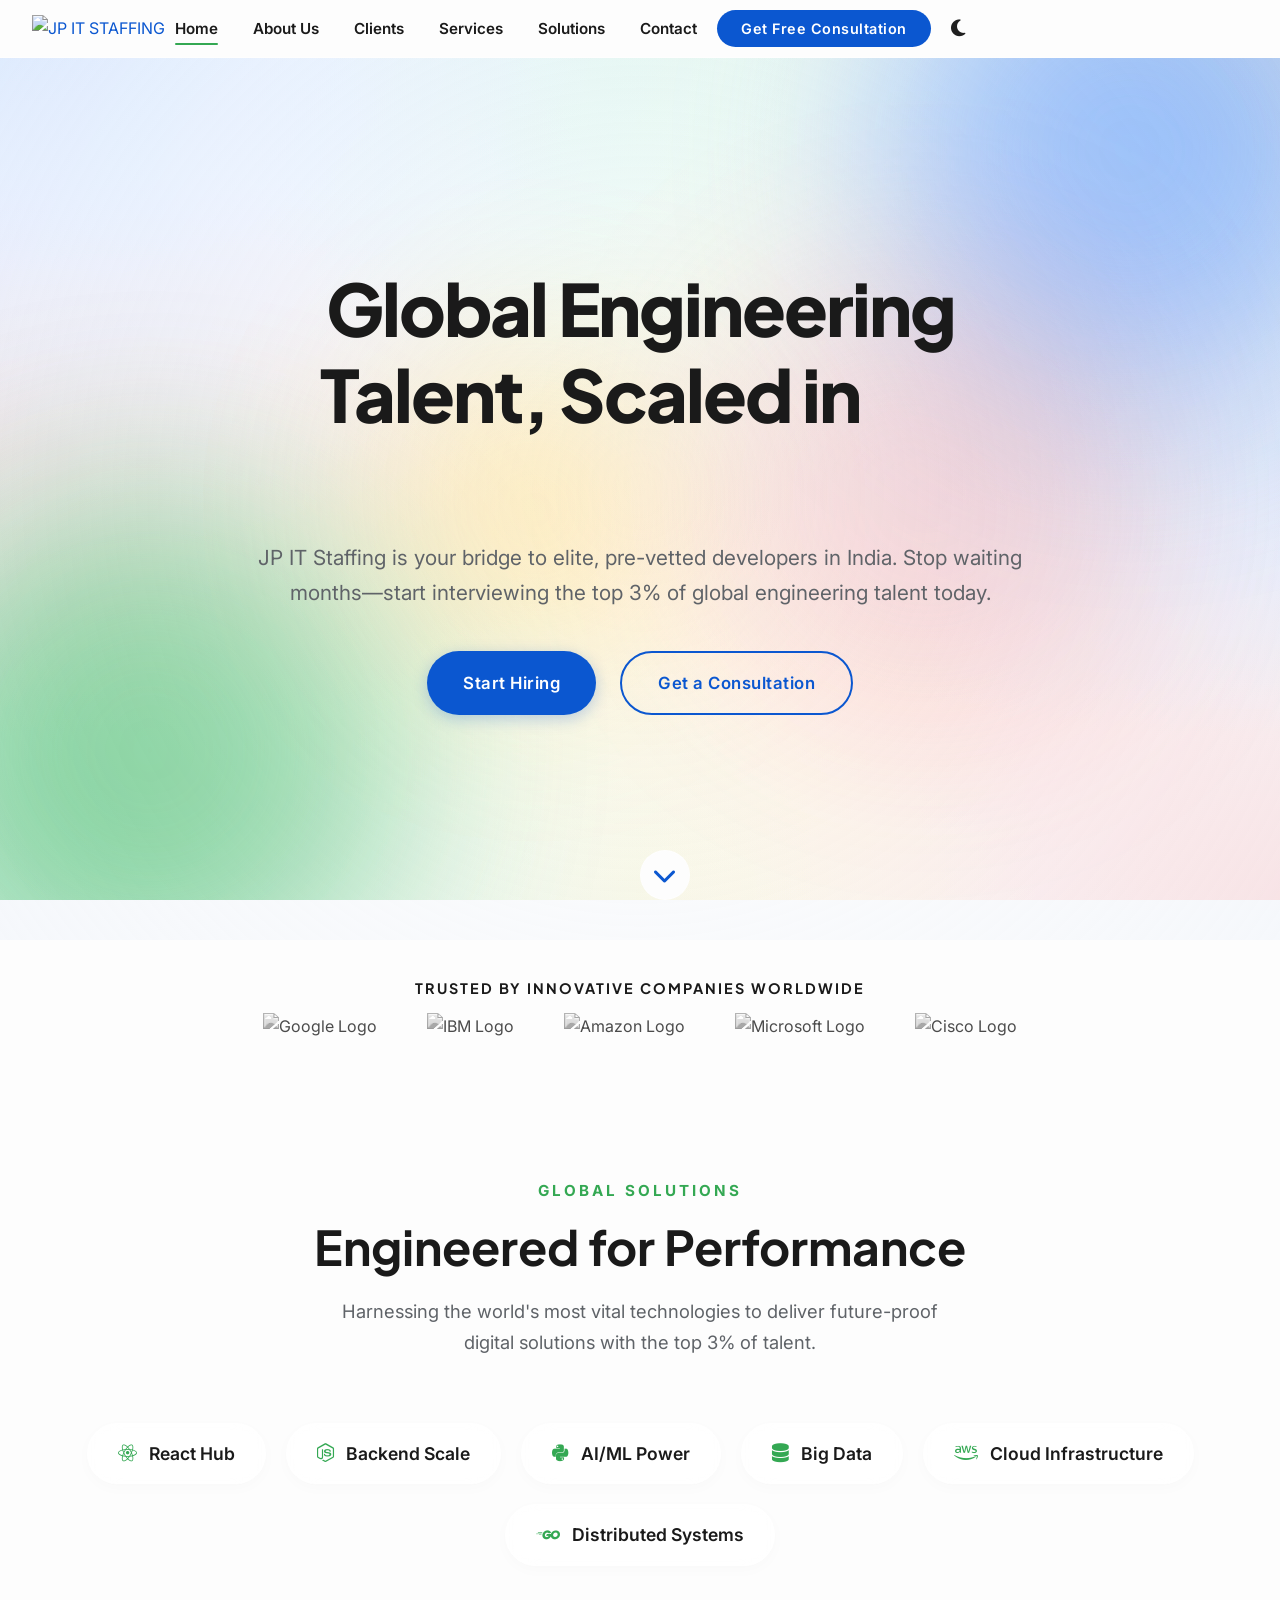
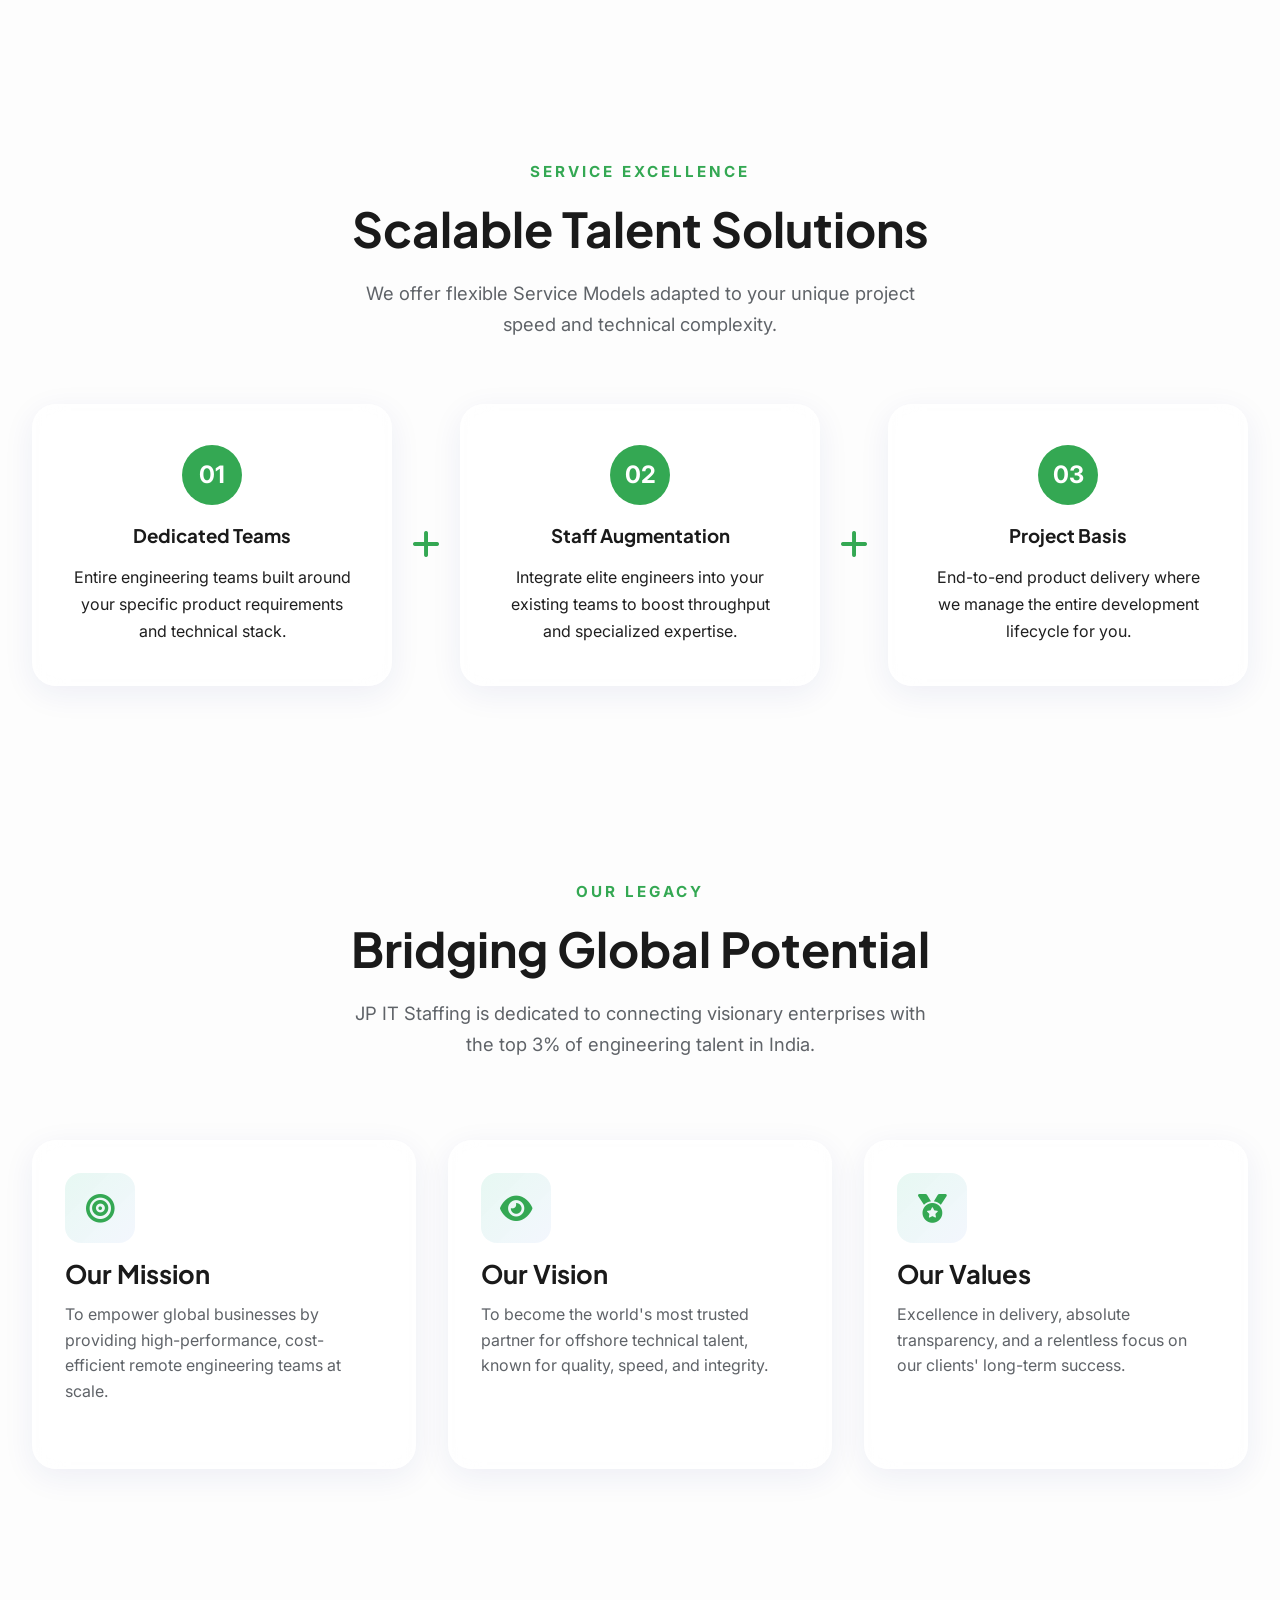
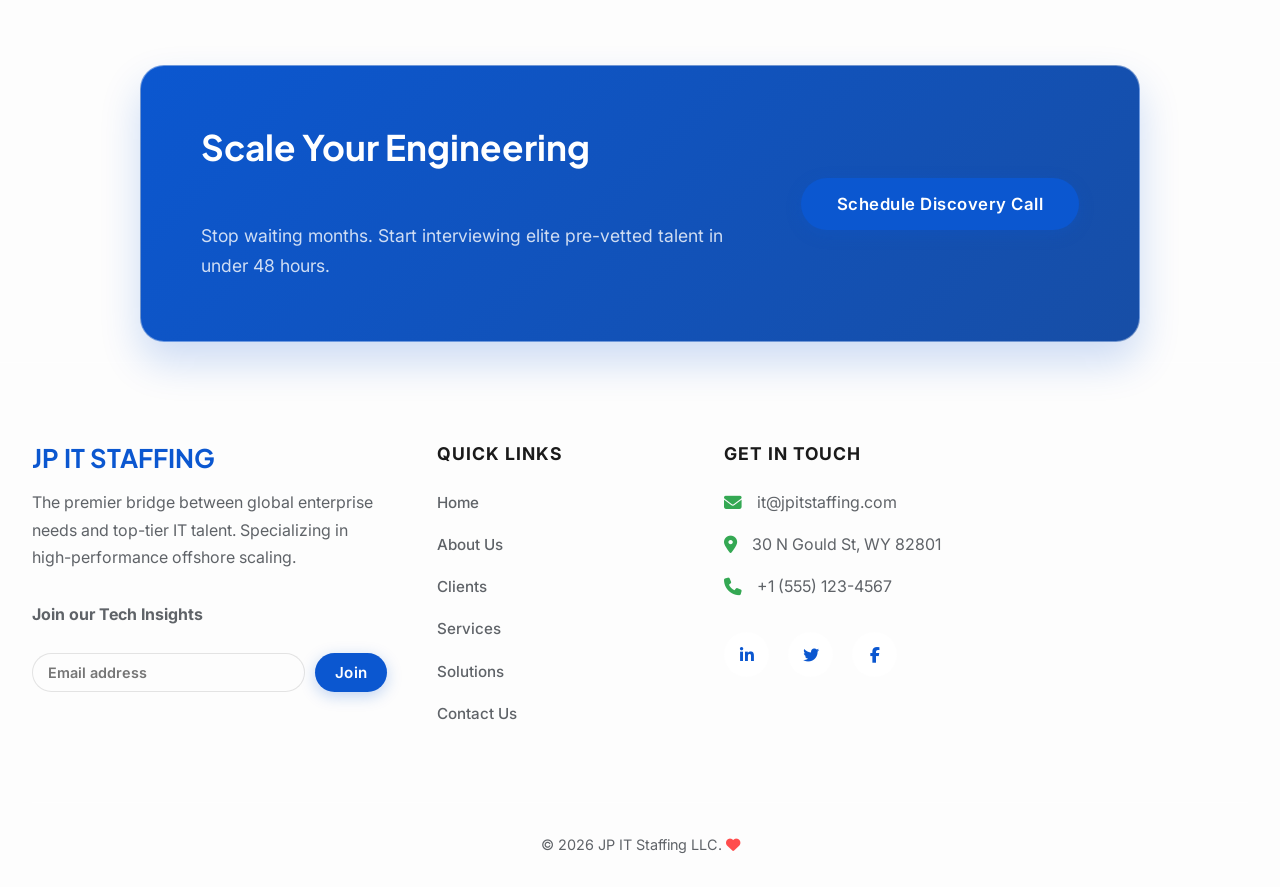
==== index.html @ 54b579f3 "added index.html" ====
<!DOCTYPE html>
<html lang="en" data-theme="light">

<head>
    <meta charset="UTF-8">
    <meta name="viewport" content="width=device-width, initial-scale=1.0">
    <meta name="description"
        content="JP IT Staffing: Access top-tier remote engineering talent in India. Hire elite developers in 48 hours. Scalable offshore solutions for modern enterprises.">
    <meta name="keywords"
        content="Hire Developers India, IT Staffing Company, Remote Developers, Software Development India, Tech Talent Global">
    <link rel="icon" type="image/png" href="favicon.png">
    <!-- Open Graph / Facebook -->
    <meta property="og:type" content="website">
    <meta property="og:url" content="https://jpitstaffing.com/">
    <meta property="og:title" content="JP IT STAFFING | Hire Elite Developers in 48 Hours">
    <meta property="og:description"
        content="Scale your engineering team with pre-vetted top 3% IT talent from India. Fast, reliable, and compliant scaling.">
    <meta property="og:image" content="assets/og-image.png">

    <!-- Twitter -->
    <meta property="twitter:card" content="summary_large_image">
    <meta property="twitter:title" content="JP IT STAFFING | Hire Elite Developers in 48 Hours">
    <meta property="twitter:description"
        content="Scale your engineering team with pre-vetted top 3% IT talent from India. Fast, reliable, and compliant scaling.">
    <meta property="twitter:image" content="assets/og-image.png">

    <title>JP IT STAFFING | Hire Top Developers in India | Global IT Staffing Partner</title>
    <!-- Preconnect to CDNs for Performance -->
    <link rel="preconnect" href="https://fonts.googleapis.com">
    <link rel="preconnect" href="https://fonts.gstatic.com" crossorigin>
    <link rel="preconnect" href="https://cdnjs.cloudflare.com">
    <link rel="preconnect" href="https://upload.wikimedia.org">

    <!-- Google Fonts -->
    <link
        href="https://fonts.googleapis.com/css2?family=Inter:wght@300;400;500;600;700&family=Plus+Jakarta+Sans:wght@600;700;800&display=swap"
        rel="stylesheet">
    <!-- Font Awesome -->
    <link rel="stylesheet" href="https://cdnjs.cloudflare.com/ajax/libs/font-awesome/6.4.0/css/all.min.css">

    <!-- Custom CSS -->
    <link rel="stylesheet" href="style.css">
</head>

<body>
    <div class="background-decor" aria-hidden="true">
        <div class="shape-blob blob-1"></div>
        <div class="shape-blob blob-2"></div>
        <div class="shape-blob blob-3"></div>
        <div class="shape-blob blob-4"></div>
    </div>

    <!-- Header Top Utility Bar -->
    <div class="header-top">
        <div class="container">
            <a href="#"><i class="far fa-question-circle"></i> Help & FAQs</a>
            <a href="contact.html"><i class="far fa-paper-plane"></i> Contact us</a>
        </div>
    </div>

    <!-- Header -->
    <header id="header" class="header blur-header">
        <div class="container">
            <div class="logo">
                <a href="index.html">
                    <img src="assets/logo.png" alt="JP IT STAFFING" style="height: 48px;">
                </a>
            </div>

            <nav class="nav-menu">
                <ul>
                    <li><a href="index.html" class="active">Home</a></li>
                    <li><a href="about.html">About Us</a></li>
                    <li><a href="clients.html">Clients</a></li>
                    <li><a href="services.html">Services</a></li>
                    <li><a href="solutions.html">Solutions</a></li>
                    <li><a href="contact.html">Contact</a></li>
                </ul>
            </nav>
            <div class="nav-actions">
                <button class="btn btn-nav" id="open-discovery-modal-nav">Get Free Consultation</button>
                <button id="theme-toggle" class="theme-toggle" aria-label="Toggle Dark Mode">
                    <i class="fas fa-moon"></i>
                </button>
                <div class="mobile-toggle" id="mobile-toggle" aria-label="Open Menu">
                    <i class="fas fa-bars"></i>
                </div>
            </div>
        </div>
    </header>

    <!-- Hero Section -->
    <section id="home" class="hero">
        <div class="hero-overlay"></div>

        <div class="container hero-content">
            <div class="hero-text text-center">
                <h1 class="animate-up">Global Engineering Talent, Scaled in <span class="text-gradient">48 Hours</span>
                </h1>
                <p class="animate-up delay-1">JP IT Staffing is your bridge to elite, pre-vetted developers in India.
                    Stop waiting months—start interviewing the top 3% of global engineering talent today.</p>
                <div class="hero-buttons animate-up delay-2">
                    <a href="#ai-match" class="btn btn-primary glow-btn" role="button">Start Hiring</a>
                    <a href="contact.html" class="btn btn-secondary glow-btn" role="button">Get a Consultation</a>
                </div>
            </div>
        </div>

        <a href="#clients" class="scroll-indicator fade-in delay-2" aria-label="Scroll Down">
            <i class="fas fa-chevron-down"></i>
        </a>
    </section>

    <!-- 01: Social Proof (Moved Up) -->
    <section id="clients" class="section client-logos-section">
        <div class="container">
            <h2 class="text-center subtitle-small fade-in" style="font-size: 0.9rem; letter-spacing: 2px;">TRUSTED BY
                INNOVATIVE COMPANIES WORLDWIDE</h2>
            <div class="client-logos fade-in-up delay-1">
                <img src="https://upload.wikimedia.org/wikipedia/commons/2/2f/Google_2015_logo.svg" alt="Google Logo"
                    loading="lazy">
                <img src="https://upload.wikimedia.org/wikipedia/commons/5/51/IBM_logo.svg" alt="IBM Logo"
                    loading="lazy">
                <img src="https://upload.wikimedia.org/wikipedia/commons/a/a9/Amazon_logo.svg" alt="Amazon Logo"
                    loading="lazy">
                <img src="https://upload.wikimedia.org/wikipedia/commons/4/44/Microsoft_logo.svg" alt="Microsoft Logo"
                    loading="lazy">
                <img src="https://upload.wikimedia.org/wikipedia/commons/0/08/Cisco_logo_blue_2016.svg" alt="Cisco Logo"
                    loading="lazy">
            </div>
        </div>
    </section>

    <!-- 02: Expertise & Solutions -->
    <section id="solutions" class="section bg-gradient-light">
        <div class="container">
            <div class="section-title text-center fade-in">
                <span class="subtitle">Global Solutions</span>
                <h2>Engineered for Performance</h2>
                <p class="section-desc">Harnessing the world's most vital technologies to deliver future-proof digital
                    solutions with the top 3% of talent.</p>
            </div>
            <div class="pill-grid fade-in-up">
                <div class="glass-pill"><i class="fab fa-react"></i> React Hub</div>
                <div class="glass-pill"><i class="fab fa-node-js"></i> Backend Scale</div>
                <div class="glass-pill"><i class="fab fa-python"></i> AI/ML Power</div>
                <div class="glass-pill"><i class="fas fa-database"></i> Big Data</div>
                <div class="glass-pill"><i class="fab fa-aws"></i> Cloud Infrastructure</div>
                <div class="glass-pill"><i class="fab fa-golang"></i> Distributed Systems</div>
            </div>
        </div>
    </section>

    <!-- 03: Service Models -->
    <section id="services" class="section">
        <div class="container">
            <div class="section-title text-center fade-in">
                <span class="subtitle">Service Excellence</span>
                <h2>Scalable Talent Solutions</h2>
                <p class="section-desc">We offer flexible Service Models adapted to your unique project speed and
                    technical complexity.</p>
            </div>
            <div class="steps-grid">
                <article class="step-card glass-card fade-in-up">
                    <div class="step-num" aria-hidden="true">01</div>
                    <h3>Dedicated Teams</h3>
                    <p>Entire engineering teams built around your specific product requirements and technical stack.</p>
                </article>
                <div class="step-divider fade-in delay-1" aria-hidden="true"><i class="fas fa-plus"></i></div>
                <article class="step-card glass-card fade-in-up delay-1">
                    <div class="step-num" aria-hidden="true">02</div>
                    <h3>Staff Augmentation</h3>
                    <p>Integrate elite engineers into your existing teams to boost throughput and specialized expertise.
                    </p>
                </article>
                <div class="step-divider fade-in delay-2" aria-hidden="true"><i class="fas fa-plus"></i></div>
                <article class="step-card glass-card fade-in-up delay-2">
                    <div class="step-num" aria-hidden="true">03</div>
                    <h3>Project Basis</h3>
                    <p>End-to-end product delivery where we manage the entire development lifecycle for you.</p>
                </article>
            </div>
        </div>
    </section>



    <!-- 05: About Us (Trust Section) -->
    <section id="about" class="section">
        <div class="container">
            <div class="section-title text-center fade-in">
                <span class="subtitle">Our Legacy</span>
                <h2>Bridging Global Potential</h2>
                <p class="section-desc">JP IT Staffing is dedicated to connecting visionary enterprises with the top 3%
                    of engineering talent in India.</p>
            </div>
            <div class="cards-grid">
                <article class="glass-card feature-card fade-in-up">
                    <div class="card-icon-wrapper"><i class="fas fa-bullseye"></i></div>
                    <h3>Our Mission</h3>
                    <p>To empower global businesses by providing high-performance, cost-efficient remote engineering
                        teams at scale.</p>
                </article>
                <article class="glass-card feature-card fade-in-up delay-1">
                    <div class="card-icon-wrapper"><i class="fas fa-eye"></i></div>
                    <h3>Our Vision</h3>
                    <p>To become the world's most trusted partner for offshore technical talent, known for quality,
                        speed, and integrity.</p>
                </article>
                <article class="glass-card feature-card fade-in-up delay-2">
                    <div class="card-icon-wrapper"><i class="fas fa-medal"></i></div>
                    <h3>Our Values</h3>
                    <p>Excellence in delivery, absolute transparency, and a relentless focus on our clients' long-term
                        success.</p>
                </article>
            </div>
        </div>
    </section>





    <!-- Strategic CTA Section -->
    <section class="cta-section">
        <div class="container">
            <div class="glass-card cta-banner fade-in-up">
                <div class="cta-text">
                    <h2>Scale Your Engineering <span class="text-gradient">Team Today</span></h2>
                    <p>Stop waiting months. Start interviewing elite pre-vetted talent in under 48 hours.</p>
                </div>
                <div class="cta-actions">
                    <button class="btn btn-primary glow-btn" id="open-discovery-modal">Schedule Discovery Call</button>
                </div>
            </div>
        </div>
    </section>

    <!-- Footer -->
    <footer id="contact" class="footer">
        <div class="container footer-content">
            <div class="footer-grid">
                <!-- Column 1: Brand & Newsletter -->
                <div class="footer-col brand-col">
                    <h3>JP IT STAFFING</h3>
                    <p>The premier bridge between global enterprise needs and top-tier IT talent. Specializing in
                        high-performance offshore scaling.</p>
                    <div class="footer-newsletter">
                        <p><strong>Join our Tech Insights</strong></p>
                        <form class="newsletter-form" id="newsletter-form">
                            <input type="email" name="email" placeholder="Email address" class="form-control" required
                                aria-label="Subscribe with Email">
                            <button type="submit" class="btn btn-primary btn-sm">Join</button>
                        </form>
                    </div>
                </div>

                <!-- Column 2: Quick Links -->
                <div class="footer-col">
                    <h4>Quick Links</h4>
                    <ul>
                        <li><a href="index.html">Home</a></li>
                        <li><a href="about.html">About Us</a></li>
                        <li><a href="clients.html">Clients</a></li>
                        <li><a href="services.html">Services</a></li>
                        <li><a href="solutions.html">Solutions</a></li>
                        <li><a href="contact.html">Contact Us</a></li>
                    </ul>
                </div>



                <!-- Column 3: Contact & Social -->
                <div class="footer-col">
                    <h4>Get In Touch</h4>
                    <ul class="contact-list">
                        <li><i class="fas fa-envelope"></i> it@jpitstaffing.com</li>
                        <li><i class="fas fa-map-marker-alt"></i> 30 N Gould St, WY 82801</li>
                        <li><i class="fas fa-phone"></i> +1 (555) 123-4567</li>
                    </ul>
                    <div class="social-links mt-3">
                        <a href="#" class="glass-icon"><i class="fab fa-linkedin-in"></i></a>
                        <a href="#" class="glass-icon"><i class="fab fa-twitter"></i></a>
                        <a href="#" class="glass-icon"><i class="fab fa-facebook-f"></i></a>
                    </div>
                </div>
            </div>

            <div class="footer-bottom">
                <p>&copy; 2026 JP IT Staffing LLC. <i class="fas fa-heart" style="color: #ff4d4d"></i></p>
            </div>
        </div>
    </footer>

    <!-- Discovery Call Modal (Moved to Root) -->
    <div id="discovery-modal" class="modal-overlay hidden">
        <div class="modal-content glass-card scale-up">
            <button class="modal-close" id="close-discovery-modal"><i class="fas fa-times"></i></button>
            <h2>Book Your Discovery Call</h2>
            <p>Fill in your details, and our tech lead will contact you within 2 hours to discuss your engineering
                needs.</p>
            <form id="discovery-form" class="modal-form" method="POST">
                <div class="form-group">
                    <input type="text" name="name" placeholder="Full Name" class="form-control" required>
                </div>
                <div class="form-group">
                    <input type="email" name="email" placeholder="Company Email" class="form-control" required>
                </div>
                <div class="form-group">
                    <textarea name="message" placeholder="Tell us about your requirements..." class="form-control"
                        rows="3"></textarea>
                </div>
                <button type="submit" class="btn btn-primary glow-btn btn-wide">Submit Requirement</button>
            </form>
            <div id="modal-success" class="hidden text-center">
                <div class="success-icon"><i class="fas fa-check-circle"></i></div>
                <h3>Success!</h3>
                <p>We've received your request. Closing this window...</p>
            </div>
        </div>
    </div>

    <!-- Scripts -->
    <script src="script.js"></script>
</body>

</html>
---- style.css ----
/* ========================================
   VARIABLES & BASE STYLES
   ======================================== */
:root {
    /* Ultra Modern Premium Palette */
    --primary-color: #0b57d0;
    /* Google Blue */
    --primary-deep: #062e6b;
    --primary-light: #e8f0fe;
    --secondary-color: #34a853;
    /* Google Green */
    --accent-blue: #4285f4;
    --accent-glow: rgba(66, 133, 244, 0.2);

    /* Colorful Mesh Palette */
    --mesh-1: hsla(217, 100%, 95%, 1);
    --mesh-2: hsla(142, 69%, 95%, 1);
    --mesh-3: hsla(45, 100%, 95%, 1);
    --mesh-4: hsla(4, 82%, 95%, 1);

    /* Text & Surfaces */
    --text-main: #1f1f1f;
    --text-light: #5f6368;
    --text-heading: #1a1a1a;
    --bg-white: #fdfdfd;
    /* Refined Premium White */
    --bg-surface: #f8f9fa;
    --bg-gradient: linear-gradient(180deg, #ffffff 0%, #f1f3f4 100%);

    /* Glassmorphism Refined */
    --glass-bg: rgba(255, 255, 255, 0.75);
    --glass-border: rgba(255, 255, 255, 0.4);
    --glass-shadow: 0 8px 32px 0 rgba(31, 38, 135, 0.07);

    /* Typography */
    --font-heading: 'Plus Jakarta Sans', sans-serif;
    --font-body: 'Inter', sans-serif;

    /* FX & Transitions */
    --radius-lg: 32px;
    --radius-md: 24px;
    --transition: all 0.4s cubic-bezier(0.4, 0, 0.2, 1);
    --transition-spring: all 0.6s cubic-bezier(0.34, 1.56, 0.64, 1);

    /* Whitespace */
    --spacing-xs: 8px;
    --spacing-sm: 16px;
    --spacing-md: 32px;
    --spacing-lg: 64px;
    --spacing-xl: 96px;
}

/* ========================================
   DARK MODE
   ======================================== */
[data-theme="dark"] {
    --primary-color: #a8c7fa;
    /* Light Google Blue for Dark Mode */
    --primary-light: rgba(11, 87, 208, 0.3);
    --secondary-color: #6dd58c;
    /* Lighter green for dark bg */
    --accent-glow: rgba(168, 199, 250, 0.15);

    /* Dark Mesh Palette */
    --mesh-1: hsla(217, 100%, 12%, 1);
    --mesh-2: hsla(142, 69%, 10%, 1);
    --mesh-3: hsla(45, 100%, 10%, 1);
    --mesh-4: hsla(4, 82%, 10%, 1);

    --bg-white: #0f172a;
    /* Deep Midnight Surface */
    --bg-gradient-light: linear-gradient(135deg, #1e293b 0%, #0f172a 100%);
    --text-main: #e2e8f0;
    /* High contrast light text */
    --text-light: #94a3b8;
    --text-heading: #ffffff;

    --glass-bg: rgba(255, 255, 255, 0.03);
    --glass-border: rgba(255, 255, 255, 0.08);

    --shadow-soft: 0 4px 12px rgba(0, 0, 0, 0.5);
    --shadow-hover: 0 12px 32px rgba(0, 0, 0, 0.6);
}

* {
    margin: 0;
    padding: 0;
    box-sizing: border-box;
}

html {
    scroll-behavior: smooth;
}

body {
    font-family: var(--font-body);
    color: var(--text-main);
    line-height: 1.7;
    background-color: var(--bg-white);
    background-image:
        radial-gradient(at 0% 0%, var(--mesh-1) 0, transparent 45%),
        radial-gradient(at 50% 0%, var(--mesh-2) 0, transparent 45%),
        radial-gradient(at 100% 0%, var(--mesh-3) 0, transparent 45%),
        radial-gradient(at 0% 50%, var(--mesh-4) 0, transparent 45%),
        radial-gradient(at 100% 50%, var(--mesh-1) 0, transparent 45%),
        radial-gradient(at 0% 100%, var(--mesh-2) 0, transparent 45%),
        radial-gradient(at 50% 100%, var(--mesh-3) 0, transparent 45%),
        radial-gradient(at 100% 100%, var(--mesh-4) 0, transparent 45%);
    background-attachment: fixed;
    overflow-x: hidden;
    -webkit-font-smoothing: antialiased;
    transition: background-color 0.4s ease, color 0.4s ease;
}

h1,
h2,
h3,
h4,
h5,
h6 {
    font-family: var(--font-heading);
    color: var(--text-heading);
    line-height: 1.2;
    margin-bottom: var(--spacing-sm);
}

a {
    text-decoration: none;
    color: var(--primary-color);
    transition: var(--transition);
}

ul {
    list-style: none;
}

.container {
    max-width: 1280px;
    margin: 0 auto;
    padding: 0 var(--spacing-md);
}

.section {
    padding: var(--spacing-xl) 0;
}

.section-padded-large {
    padding: 160px 0;
}

.bg-gradient-light {
    background: var(--bg-gradient-light);
}

.text-center {
    text-align: center;
}

.text-gradient {
    background: var(--gradient-text);
    -webkit-background-clip: text;
    -webkit-text-fill-color: transparent;
    background-clip: text;
}

.mt-3 {
    margin-top: var(--spacing-md);
}

.mt-auto {
    margin-top: auto;
}

/* ========================================
   GLASSMORPHISM & CARDS
   ======================================== */
.glass-card {
    background: var(--glass-bg);
    backdrop-filter: blur(16px);
    -webkit-backdrop-filter: blur(16px);
    border: 1px solid var(--glass-border);
    border-radius: var(--radius-md);
    box-shadow: var(--glass-shadow);
    transition: var(--transition-spring);
    overflow: hidden;
}

.glass-card:hover {
    transform: translateY(-12px) scale(1.02);
    box-shadow: 0 20px 40px rgba(0, 0, 0, 0.1);
    border-color: var(--primary-color);
}

/* ========================================
   TYPOGRAPHY
   ======================================== */
.section-title {
    margin-bottom: var(--spacing-lg);
}

.section-title .subtitle {
    display: inline-block;
    font-family: var(--font-body);
    font-size: 0.95rem;
    color: var(--secondary-color);
    text-transform: uppercase;
    letter-spacing: 3px;
    margin-bottom: 15px;
    font-weight: 700;
}

.section-title h1 {
    font-size: 4.5rem;
    color: var(--text-heading);
    margin-bottom: var(--spacing-sm);
    letter-spacing: -2px;
    font-weight: 800;
}

.section-title h2 {
    font-size: 3rem;
    margin-bottom: 20px;
}

.pt-xl {
    padding-top: 180px !important;
    padding-bottom: 100px !important;
}

.section-desc {
    max-width: 600px;
    margin: 0 auto;
    font-size: 1.15rem;
    color: var(--text-light);
}

.lead-text {
    font-size: 1.25rem;
    color: var(--text-main);
    margin-bottom: var(--spacing-md);
}

/* ========================================
   BUTTONS & MICRO-INTERACTIONS
   ======================================== */
.btn {
    display: inline-flex;
    align-items: center;
    justify-content: center;
    padding: 16px 36px;
    border-radius: 50px;
    font-family: var(--font-body);
    font-weight: 600;
    font-size: 1.05rem;
    letter-spacing: 0.5px;
    transition: var(--transition);
    cursor: pointer;
    border: none;
    outline: none;
    position: relative;
    overflow: hidden;
}

.btn-sm {
    padding: 10px 24px;
    font-size: 0.95rem;
}

.btn-wide {
    width: 100%;
}

.btn-primary {
    background: var(--primary-color);
    color: #ffffff;
    box-shadow: 0 4px 15px rgba(11, 87, 208, 0.25);
}

.btn-secondary {
    background: transparent;
    color: var(--primary-color);
    border: 2px solid var(--primary-color);
}

[data-theme="dark"] .btn-secondary {
    color: #ffffff;
    border: 2px solid #ffffff;
}

/* Dark Mode Toggle */
.theme-toggle {
    background: transparent;
    border: none;
    color: var(--text-main);
    font-size: 1.2rem;
    cursor: pointer;
    transition: var(--transition);
}

.theme-toggle:hover {
    color: var(--secondary-color);
    transform: rotate(15deg);
}

/* Header Adjustments */
/* Global Header Utility Bar */
.header-top {
    background: #064ead;
    padding: 8px 0;
    border-bottom: 1px solid rgba(255, 255, 255, 0.1);
}

.header-top .container {
    display: flex;
    justify-content: flex-end;
    gap: 30px;
}

.header-top a {
    color: var(--text-light);
    font-size: 0.85rem;
    display: flex;
    align-items: center;
    gap: 8px;
    font-weight: 500;
}

[data-theme="dark"] .header-top a {
    color: rgba(255, 255, 255, 0.8);
}

.header-top a:hover {
    color: var(--primary-color);
}

.header {
    position: fixed;
    top: 40px;
    /* Offset for top bar */
    left: 0;
    width: 100%;
    z-index: 1000;
    transition: var(--transition);
    padding: 20px 0;
    background: transparent;
}

.header.blur-header {
    background: var(--bg-white);
    backdrop-filter: blur(12px);
    -webkit-backdrop-filter: blur(12px);
    border-bottom: 1px solid var(--glass-border);
    padding: 10px 0;
    top: 0;
    /* Sticky to top when scrolled */
}

[data-theme="dark"] .header.blur-header {
    background: rgba(0, 26, 61, 0.95);
}

.header .container {
    display: flex;
    align-items: center;
    gap: 20px;
}

.logo {
    margin-right: -10px;
}

.theme-toggle {
    margin-right: auto; /* Pushes the menu and actions to the right */
    background: transparent;
    border: none;
    color: var(--text-main);
    font-size: 1.2rem;
    cursor: pointer;
    transition: var(--transition);
    display: flex;
    align-items: center;
    justify-content: center;
    padding: 5px;
}

.nav-menu ul {
    display: flex;
    gap: 35px;
}

.nav-menu a {
    font-size: 0.95rem;
    font-weight: 600;
    color: var(--text-heading);
    position: relative;
    padding-bottom: 5px;
}

.nav-menu a::after {
    content: '';
    position: absolute;
    bottom: -2px;
    left: 0;
    width: 0%;
    height: 2px;
    background-color: var(--secondary-color);
    transition: var(--transition);
    border-radius: 2px;
}

.nav-menu a:hover::after,
.nav-menu a.active::after {
    width: 100%;
}

.nav-actions {
    display: flex;
    align-items: center;
    gap: 15px;
}

.mobile-toggle {
    display: none; /* Hide on desktop */
    font-size: 1.5rem;
    cursor: pointer;
    color: var(--text-heading);
    padding: 5px;
}

.btn-nav {
    padding: 10px 24px;
    font-size: 0.9rem;
    background: var(--primary-color);
    color: white;
}

.btn-nav:hover {
    background: var(--secondary-color);
    transform: translateY(-2px);
    box-shadow: 0 6px 15px var(--accent-glow);
}

/* Header Colors for Contact Page Overlay */
.contact-page .header:not(.blur-header) .nav-menu a,
.contact-page .header:not(.blur-header) .theme-toggle,
.contact-page .header:not(.blur-header) .mobile-toggle,
.contact-page .header:not(.blur-header) .logo a {
    color: var(--primary-color);
}

/* ========================================
   NEW PREMIUM CONTACT PAGE UI
   ======================================== */
.contact-page-wrapper {
    min-height: 100vh;
    padding: 160px 0 100px;
    background: transparent;
    position: relative;
    overflow: hidden;
}

.contact-split-container {
    display: grid;
    grid-template-columns: 1fr 1.2fr;
    gap: 80px;
    align-items: flex-start;
}

.contact-info-side {
    z-index: 2;
}

.contact-info-side h1 {
    font-size: 4rem;
    margin-bottom: 24px;
    letter-spacing: -2px;
}

.contact-info-side .lead {
    font-size: 1.2rem;
    color: var(--text-light);
    margin-bottom: 48px;
    max-width: 500px;
}

.contact-methods-stack {
    display: flex;
    flex-direction: column;
    gap: 32px;
}

.contact-method-item {
    display: flex;
    align-items: flex-start;
    gap: 20px;
}

.method-icon {
    width: 60px;
    height: 60px;
    background: var(--primary-light);
    border-radius: 16px;
    display: flex;
    align-items: center;
    justify-content: center;
    color: var(--primary-color);
    font-size: 1.5rem;
    flex-shrink: 0;
}

.method-details h3 {
    font-size: 1.25rem;
    margin-bottom: 8px;
}

.method-details p {
    color: var(--text-light);
    font-size: 1rem;
}

.contact-form-side {
    z-index: 2;
}

.contact-form-card {
    padding: 60px;
    background: var(--glass-bg);
    border: 1px solid var(--glass-border);
    backdrop-filter: blur(20px);
    -webkit-backdrop-filter: blur(20px);
    border-radius: var(--radius-lg);
    box-shadow: 0 40px 100px rgba(0, 0, 0, 0.08);
}

.contact-form-card h2 {
    margin-bottom: 32px;
}

.form-grid {
    display: grid;
    grid-template-columns: 1fr 1fr;
    gap: 24px;
}

.form-full {
    grid-column: span 2;
}

.contact-form-card .form-control {
    width: 100%;
    padding: 18px 24px;
    background: rgba(255, 255, 255, 0.8);
    border: 1px solid rgba(0, 0, 0, 0.08);
    border-radius: 16px;
    font-size: 1rem;
    transition: var(--transition);
}

[data-theme="dark"] .contact-form-card .form-control {
    background: rgba(255, 255, 255, 0.05);
    border-color: rgba(255, 255, 255, 0.1);
    color: white;
}

.contact-form-card .form-control:focus {
    border-color: var(--primary-color);
    background: white;
    outline: none;
    box-shadow: 0 0 0 4px var(--accent-glow);
}

@media (max-width: 992px) {
    .contact-split-container {
        grid-template-columns: 1fr;
        gap: 60px;
    }

    .contact-info-side {
        text-align: center;
    }

    .contact-info-side .lead {
        margin: 0 auto 48px;
    }

    .contact-method-item {
        flex-direction: column;
        align-items: center;
        text-align: center;
    }

    .contact-form-card {
        padding: 40px 30px;
    }
}

@media (max-width: 600px) {
    .form-grid {
        grid-template-columns: 1fr;
    }
    .form-full {
        grid-column: span 1;
    }
}

/* Glow Hero */
.hero {
    position: relative;
    height: 100vh;
    min-height: 800px;
    display: flex;
    align-items: center;
    justify-content: center;
    overflow: hidden;
}

.hero-overlay {
    position: absolute;
    top: 0;
    left: 0;
    width: 100%;
    height: 100%;
    background: radial-gradient(circle at center, rgba(255, 255, 255, 0.3) 0%, rgba(11, 87, 208, 0.03) 100%);
    backdrop-filter: saturate(1.2);
    z-index: -1;
}

.hero-content {
    position: relative;
    z-index: 2;
    width: 100%;
}

.hero-text {
    max-width: 800px;
    margin: 0 auto;
    color: var(--text-main);
}

.hero-text h1 {
    font-size: 4.5rem;
    color: var(--text-heading);
    margin-bottom: var(--spacing-sm);
    letter-spacing: -2px;
    font-weight: 800;
}

.hero-text p {
    font-size: 1.3rem;
    margin-bottom: var(--spacing-md);
    color: var(--text-light);
    font-weight: 400;
}

/* Global Background Decorations */
.background-decor {
    position: fixed;
    top: 0;
    left: 0;
    width: 100%;
    height: 100%;
    overflow: hidden;
    z-index: -3;
    pointer-events: none;
}

.shape-blob {
    position: absolute;
    width: 500px;
    height: 500px;
    filter: blur(100px);
    border-radius: 50%;
    opacity: 0.5;
    animation: blobMove 25s infinite alternate ease-in-out;
}

.blob-1 {
    top: -100px;
    right: -100px;
    background: #4285f4;
}

.blob-2 {
    bottom: -100px;
    left: -100px;
    background: #34a853;
    animation-delay: -7s;
}

.blob-3 {
    top: 40%;
    left: 30%;
    width: 300px;
    height: 300px;
    background: #fbbc04;
    animation-delay: -12s;
    opacity: 0.3;
}

.blob-4 {
    bottom: 20%;
    right: 10%;
    width: 450px;
    height: 450px;
    background: #ea4335;
    animation-delay: -18s;
    opacity: 0.2;
}

@keyframes blobMove {
    0% {
        transform: translate(0, 0) scale(1);
    }

    100% {
        transform: translate(100px, 50px) scale(1.2);
    }
}

.hero-buttons {
    display: flex;
    justify-content: center;
    gap: 24px;
    margin-top: 40px;
}

.btn-primary.glow-btn::before {
    content: '';
    position: absolute;
    top: 0;
    left: 0;
    width: 100%;
    height: 100%;
    background: var(--primary-color);
    filter: blur(15px);
    opacity: 0;
    transition: var(--transition);
    z-index: -1;
}

.btn-primary.glow-btn:hover::before {
    opacity: 0.4;
}

/* Components Layouts */
.cards-grid {
    display: grid;
    grid-template-columns: repeat(auto-fit, minmax(280px, 1fr));
    gap: var(--spacing-md);
    padding-top: var(--spacing-sm);
}

.feature-card {
    padding: var(--spacing-md);
    display: flex;
    flex-direction: column;
    height: 100%;
}

.card-icon-wrapper {
    width: 70px;
    height: 70px;
    background: linear-gradient(135deg, rgba(16, 185, 129, 0.1) 0%, rgba(37, 99, 235, 0.05) 100%);
    border-radius: 16px;
    display: flex;
    align-items: center;
    justify-content: center;
    margin-bottom: var(--spacing-sm);
    color: var(--secondary-color);
    font-size: 1.8rem;
    transition: var(--transition);
}

.feature-card:hover .card-icon-wrapper {
    background: var(--secondary-color);
    color: #ffffff;
    transform: scale(1.05) rotate(5deg);
}

.feature-card h3 {
    font-size: 1.6rem;
    margin-bottom: 12px;
}

.feature-card p {
    margin-bottom: var(--spacing-md);
    flex-grow: 1;
    color: var(--text-light);
    line-height: 1.6;
}

/* AI Talent Match Section */
.ai-box {
    padding: 40px;
    text-align: center;
}

.ai-box h2 {
    color: var(--secondary-color);
    font-size: 2.2rem;
}

.ai-box p {
    font-size: 1.15rem;
    color: var(--text-light);
    margin-bottom: 30px;
}

.ai-input-wrapper {
    display: flex;
    flex-direction: column;
    gap: 15px;
    max-width: 700px;
    margin: 0 auto 30px;
}

.form-control {
    width: 100%;
    padding: 15px 20px;
    border: 1px solid rgba(0, 0, 0, 0.1);
    border-radius: 10px;
    font-family: var(--font-body);
    font-size: 1.05rem;
    color: var(--text-main);
    font-weight: 600;
    background: var(--bg-white);
    outline: none;
    transition: var(--transition);
    cursor: text;
}

[data-theme="dark"] .form-control {
    border: 1px solid var(--glass-border);
    color: var(--bg-white);
}

.form-control:focus {
    border-color: var(--secondary-color);
    box-shadow: 0 0 0 3px var(--accent-glow);
}

.hidden {
    display: none !important;
}

#ai-loading {
    font-size: 1.2rem;
    color: var(--primary-color);
    font-weight: bold;
    padding: 30px;
    text-align: center;
}

.loading-dots span {
    display: inline-block;
    animation: pulse 1.4s infinite ease-in-out both;
}

.loading-dots span:nth-child(2) {
    animation-delay: 0.2s;
}

.loading-dots span:nth-child(3) {
    animation-delay: 0.4s;
}

@keyframes pulse {

    0%,
    80%,
    100% {
        transform: scale(0);
        opacity: 0;
    }

    40% {
        transform: scale(1);
        opacity: 1;
    }
}

#ai-results {
    padding-top: 30px;
    border-top: 1px dashed var(--glass-border);
}

/* Steps Section */
.steps-grid {
    display: flex;
    align-items: center;
    justify-content: center;
    gap: 20px;
    text-align: center;
    margin-top: 40px;
}

.step-card {
    flex: 1;
    padding: 40px;
}

.step-divider {
    font-size: 2rem;
    color: var(--secondary-color);
    opacity: 0.5;
}

.step-num {
    width: 60px;
    height: 60px;
    border-radius: 50%;
    background: var(--secondary-color);
    color: white;
    display: flex;
    align-items: center;
    justify-content: center;
    font-size: 1.5rem;
    font-weight: 700;
    margin: 0 auto 20px;
}

/* Talent Cards */
.talent-card {
    padding: 30px;
    display: flex;
    flex-direction: column;
    text-align: left;
}

.talent-header {
    display: flex;
    align-items: center;
    gap: 15px;
    margin-bottom: 20px;
}

.talent-avatar {
    width: 70px;
    height: 70px;
    border-radius: 50%;
    object-fit: cover;
    border: 3px solid var(--secondary-color);
    padding: 2px;
}

.talent-header h4 {
    margin: 0;
    font-size: 1.3rem;
    color: var(--text-heading);
}

.talent-header .role {
    color: var(--secondary-color);
    font-weight: 600;
    font-size: 0.9rem;
    text-transform: uppercase;
    letter-spacing: 1px;
}

.talent-body p {
    margin-bottom: 12px;
    display: flex;
    align-items: center;
    gap: 10px;
    color: var(--text-main);
    font-weight: 600;
}

.talent-body i {
    color: var(--primary-light);
    width: 22px;
    font-size: 1.2rem;
}

/* Other Custom Utils */
.scroll-indicator {
    position: absolute;
    bottom: 40px;
    left: 50%;
    transform: translateX(-50%);
    z-index: 10;
    color: var(--primary-color);
    font-size: 1.5rem;
    animation: bounceDown 2s infinite cubic-bezier(0.25, 0.8, 0.25, 1);
    opacity: 0.7;
    cursor: pointer;
    width: 50px;
    height: 50px;
    display: flex;
    align-items: center;
    justify-content: center;
    border-radius: 50%;
    background: var(--bg-white);
    box-shadow: var(--shadow-soft);
    border: 1px solid var(--glass-border);
}

@keyframes bounceDown {

    0%,
    20%,
    50%,
    80%,
    100% {
        transform: translateY(0) translateX(-50%);
    }

    40% {
        transform: translateY(-15px) translateX(-50%);
    }

    60% {
        transform: translateY(-7px) translateX(-50%);
    }
}

.client-logos-section {
    padding: 40px 0;
    background: var(--bg-white);
}

.client-logos {
    display: flex;
    flex-wrap: wrap;
    justify-content: center;
    align-items: center;
    gap: 50px;
    opacity: 0.6;
}

.client-logos img {
    max-width: 140px;
    height: auto;
    filter: grayscale(100%);
    transition: var(--transition);
    opacity: 0.8;
}

[data-theme="dark"] .client-logos img {
    filter: grayscale(100%) invert(1);
}

.client-logos img:hover {
    filter: grayscale(0%);
    opacity: 1;
    transform: scale(1.05);
}

/* Responsive */
@media (max-width: 768px) {
    .nav-menu {
        display: none;
        position: absolute;
        top: 100%;
        left: 0;
        width: 100%;
        background: var(--glass-bg);
        backdrop-filter: blur(20px);
        padding: 30px 20px;
        border-top: 1px solid var(--glass-border);
        box-shadow: var(--shadow-soft);
    }

    .nav-menu.active {
        display: block;
    }

    .nav-menu ul {
        flex-direction: column;
        align-items: flex-start;
        gap: 20px;
    }

    .mobile-toggle {
        display: block;
        color: var(--text-heading);
        cursor: pointer;
        font-size: 1.5rem;
    }

    .btn {
        padding: 18px 30px;
        font-size: 1.15rem;
        width: 100%;
    }

    .hero-buttons {
        flex-direction: column;
        gap: 20px;
        width: 100%;
    }

    .steps-grid {
        flex-direction: column;
    }

    .step-divider {
        transform: rotate(90deg);
        margin: 20px 0;
    }
}

/* Animations Trigger */
.animate-up,
.fade-in,
.fade-in-up {
    opacity: 0;
    transform: translateY(40px);
    transition: all 0.8s cubic-bezier(0.25, 0.8, 0.25, 1);
}

.fade-in {
    transform: translateY(0);
}

.visible {
    opacity: 1;
    transform: translateY(0);
}

.delay-1 {
    transition-delay: 0.15s;
}

.delay-2 {
    transition-delay: 0.3s;
}

/* Tech Stack Pills */
.pill-grid {
    display: flex;
    flex-wrap: wrap;
    gap: 20px;
    justify-content: center;
    margin-top: var(--spacing-md);
}

.glass-pill {
    background: var(--glass-bg);
    backdrop-filter: blur(15px);
    border: 1px solid var(--glass-border);
    padding: 15px 30px;
    border-radius: 50px;
    font-weight: 600;
    font-size: 1.1rem;
    color: var(--text-heading);
    display: flex;
    align-items: center;
    gap: 12px;
    box-shadow: 0 4px 15px rgba(0, 0, 0, 0.02);
    cursor: default;
    transition: var(--transition);
}

.glass-pill i {
    color: var(--secondary-color);
    font-size: 1.2rem;
}

.glass-pill:hover {
    transform: translateY(-5px);
    box-shadow: var(--shadow-soft);
    background: var(--bg-white);
}

/* ========================================
   IMPROVED FOOTER & CTA
   ======================================== */
.footer {
    background: var(--bg-white);
    color: var(--text-main);
    position: relative;
    padding-top: 80px;
    border-top: 1px solid var(--glass-border);
    transition: background-color 0.4s ease;
}

[data-theme="dark"] .footer {
    background: #0f172a;
}

.cta-section {
    padding: 100px 0 20px;
    background: var(--bg-white);
    position: relative;
    z-index: 2;
}

[data-theme="dark"] .cta-section {
    background: #111827;
}

.cta-banner {
    position: relative;
    max-width: 1000px;
    margin: 0 auto;
    background: linear-gradient(135deg, var(--primary-color) 0%, #174ea6 100%);
    padding: 60px;
    display: flex;
    justify-content: space-between;
    align-items: center;
    border-radius: 24px;
    box-shadow: 0 20px 40px rgba(11, 87, 208, 0.2);
}

.cta-text {
    flex: 1;
    margin-right: 40px;
    text-align: left;
}

.cta-text h2 {
    color: #ffffff;
    margin-bottom: 10px;
    font-size: 2.2rem;
    line-height: 1.2;
}

.cta-text p {
    color: rgba(255, 255, 255, 0.8);
    font-size: 1.1rem;
}

.footer-content {
    position: relative;
    z-index: 1;
}

.footer-grid {
    display: grid;
    grid-template-columns: 1.5fr 1fr 1fr 1fr;
    gap: 50px;
    padding-bottom: 60px;
}

.footer-col h3 {
    font-size: 1.6rem;
    color: var(--primary-color);
}

.footer-col h4 {
    font-family: var(--font-body);
    font-size: 1.1rem;
    color: var(--text-heading);
    margin-bottom: 25px;
    text-transform: uppercase;
    letter-spacing: 1px;
}

.footer-col p {
    color: var(--text-light);
    margin-bottom: 25px;
}

.footer-newsletter {
    margin-top: 30px;
    text-align: left;
}

.newsletter-form {
    display: flex;
    gap: 10px;
    margin-top: 15px;
}

.newsletter-form .form-control {
    padding: 10px 15px;
    font-size: 0.9rem;
    border-radius: 30px;
    flex-grow: 1;
}

.social-links .glass-icon {
    display: inline-flex;
    align-items: center;
    justify-content: center;
    width: 45px;
    height: 45px;
    background: var(--glass-bg);
    border: 1px solid var(--glass-border);
    border-radius: 50%;
    margin-right: 15px;
    color: var(--primary-color);
    transition: var(--transition);
}

.social-links .glass-icon:hover {
    background: var(--secondary-color);
    color: white;
    transform: translateY(-5px);
    box-shadow: 0 10px 20px var(--accent-glow);
}

.footer-col ul li {
    margin-bottom: 15px;
}

.footer-col ul li a {
    color: var(--text-light);
    font-size: 0.95rem;
    font-weight: 500;
}

.footer-col ul li a:hover {
    color: var(--secondary-color);
    padding-left: 8px;
}

.contact-list li {
    display: flex;
    align-items: center;
    gap: 15px;
    color: var(--text-light);
    margin-bottom: 15px;
}

.contact-list i {
    color: var(--secondary-color);
    font-size: 1.1rem;
}

.footer-bottom {
    border-top: 1px solid var(--glass-border);
    padding: 30px 0;
    text-align: center;
    color: var(--text-light);
    font-size: 0.9rem;
}

/* ========================================
   DISCOVERY CALL MODAL (ARRANGED PROPERLY)
   ======================================== */
.modal-overlay {
    position: fixed;
    top: 0;
    left: 0;
    width: 100%;
    height: 100%;
    background: rgba(0, 0, 0, 0.4);
    backdrop-filter: blur(12px);
    z-index: 99999;
    display: flex;
    align-items: center;
    justify-content: center;
    transition: var(--transition);
    opacity: 1;
    visibility: visible;
}

.modal-overlay.hidden {
    display: none;
    opacity: 0;
    visibility: hidden;
    pointer-events: none;
}

.modal-content {
    max-width: 550px;
    width: 95%;
    padding: 60px 50px;
    position: relative;
    background: var(--glass-bg);
    border: 2px solid var(--glass-border);
    border-radius: 30px;
    text-align: center;
    box-shadow: 0 50px 100px -20px rgba(0, 0, 0, 0.5);
    overflow: hidden;
}

.modal-close {
    position: absolute;
    top: 25px;
    right: 25px;
    background: transparent;
    border: none;
    color: var(--text-light);
    font-size: 1.8rem;
    cursor: pointer;
    transition: var(--transition);
    z-index: 10;
}

.modal-close:hover {
    color: var(--secondary-color);
    transform: rotate(90deg);
}

.modal-content h2 {
    font-size: 2.2rem;
    margin-bottom: 12px;
}

.modal-content p {
    color: var(--text-light);
    margin-bottom: 40px;
    font-size: 1.1rem;
    line-height: 1.5;
}

.modal-form {
    display: flex;
    flex-direction: column;
    gap: 20px;
    text-align: left;
}

.modal-form .form-group {
    display: flex;
    flex-direction: column;
    gap: 8px;
}

.modal-form .form-control {
    width: 100%;
    padding: 18px 24px;
    border-radius: 16px;
    border: 1px solid rgba(0, 0, 0, 0.1);
    font-size: 1rem;
    transition: var(--transition);
}

[data-theme="dark"] .modal-form .form-control {
    background: rgba(255, 255, 255, 0.05);
    border-color: rgba(255, 255, 255, 0.1);
    color: white;
}

.modal-form .form-control:focus {
    border-color: var(--secondary-color);
    box-shadow: 0 0 0 4px var(--accent-glow);
    outline: none;
}

#modal-success {
    display: flex;
    flex-direction: column;
    align-items: center;
    justify-content: center;
    padding: 40px 0;
    min-height: 350px;
}

.success-icon {
    font-size: 5rem;
    color: var(--secondary-color);
    margin-bottom: 25px;
    animation: bounceIn 0.6s ease;
}

@keyframes bounceIn {
    0% {
        transform: scale(0.3);
        opacity: 0;
    }

    50% {
        transform: scale(1.05);
        opacity: 1;
    }

    70% {
        transform: scale(0.9);
    }

    100% {
        transform: scale(1);
    }
}

@keyframes scaleUp {
    from {
        transform: translateY(30px) scale(0.95);
        opacity: 0;
    }

    to {
        transform: translateY(0) scale(1);
        opacity: 1;
    }
}

.scale-up {
    animation: scaleUp 0.5s cubic-bezier(0.25, 1, 0.4, 1);
}

/* Responsive Adjustments */
@media (max-width: 768px) {
    .modal-content {
        padding: 50px 30px;
        border-radius: 24px;
    }

    .modal-content h2 {
        font-size: 1.8rem;
    }
}

@media (max-width: 1024px) {
    .footer-grid {
        grid-template-columns: 1fr 1fr;
    }

    .cta-banner {
        flex-direction: column;
        text-align: center;
        gap: 30px;
        padding: 40px;
    }

    .cta-text {
        margin-right: 0;
        text-align: center;
    }
}

@media (max-width: 768px) {
    .footer-grid {
        grid-template-columns: 1fr;
        gap: 40px;
    }

    .nav-menu {
        display: none;
        position: absolute;
        top: 100%;
        left: 0;
        width: 100%;
        background: var(--bg-white);
        padding: 30px;
        border-bottom: 1px solid var(--glass-border);
        box-shadow: 0 10px 30px rgba(0,0,0,0.1);
    }

    .nav-menu.active {
        display: block;
    }

    .nav-menu ul {
        flex-direction: column;
        gap: 20px;
    }

    .mobile-toggle {
        display: block;
    }

    .hero-text h1 {
        font-size: 2.8rem;
        letter-spacing: -1px;
    }

    .hero-text p {
        font-size: 1.1rem;
    }

    .hero-buttons {
        flex-direction: column;
        width: 100%;
    }

    .btn {
        width: 100%;
    }
}

/* ========================================
   CONTACT PAGE SPECIFIC STYLES
   ======================================== */
.contact-hero {
    background: #001a3d;
    padding: 180px 0 100px;
    position: relative;
    overflow: hidden;
    color: white;
}

.contact-hero .container {
    display: flex;
    align-items: center;
    justify-content: space-between;
    gap: 60px;
}

.contact-hero-content {
    flex: 1;
    z-index: 2;
}

.contact-hero-content h1 {
    font-size: 5rem;
    color: white;
    margin-bottom: 30px;
    font-weight: 800;
    letter-spacing: -1px;
}

.contact-hero-content p {
    font-size: 1.4rem;
    color: rgba(255, 255, 255, 0.9);
    max-width: 550px;
    margin-bottom: 40px;
    line-height: 1.5;
}

.contact-hero-content a {
    color: #ff8c00;
    text-decoration: underline;
    font-weight: 600;
    transition: var(--transition);
}

.contact-hero-content a:hover {
    color: white;
    text-decoration: none;
}

.contact-hero-image {
    flex: 1.2;
    position: relative;
    z-index: 2;
    display: flex;
    justify-content: flex-end;
}

.contact-hero-image img {
    max-width: 100%;
    border-radius: 0;
    box-shadow: 0 40px 100px rgba(0, 0, 0, 0.5);
}

.contact-floating-shapes {
    position: absolute;
    top: 0;
    left: 0;
    width: 100%;
    height: 100%;
    pointer-events: none;
    z-index: 1;
}

.shape-orange {
    position: absolute;
    bottom: -150px;
    left: 0;
    width: 500px;
    height: 500px;
    background: #ff7800;
    border-radius: 50% 50% 0 0;
    transform: rotate(0deg);
    z-index: 5;
    clip-path: ellipse(50% 50% at 50% 100%);
}

.shape-square-blue {
    position: absolute;
    bottom: 40px;
    right: 250px;
    width: 80px;
    height: 80px;
    background: #1a5c96;
    z-index: 6;
    border-radius: 0;
}

.shape-circle-red {
    position: absolute;
    bottom: -30px;
    right: 180px;
    width: 130px;
    height: 130px;
    background: #f12c4c;
    border-radius: 50%;
    z-index: 5;
}

.contact-cards-section {
    background: #eef2f6;
    padding: 150px 0 100px;
    position: relative;
    z-index: 4;
}

.contact-cards-grid {
    display: grid;
    grid-template-columns: repeat(auto-fit, minmax(350px, 1fr));
    gap: 30px;
}

.contact-method-card {
    background: white;
    padding: 60px 45px;
    border-radius: 0;
    transition: var(--transition-spring);
    display: flex;
    flex-direction: column;
    justify-content: flex-start;
    height: 100%;
    box-shadow: none;
    border: none;
}

.contact-method-card:hover {
    transform: none;
    box-shadow: 0 30px 60px rgba(0, 0, 0, 0.05);
}

.contact-method-card .icon {
    font-size: 3.5rem;
    color: #1a5c96;
    margin-bottom: 40px;
    height: auto;
}

.contact-method-card h3 {
    font-size: 1.6rem;
    margin-bottom: 25px;
    color: #001a3d;
    font-weight: 700;
}

.contact-method-card p {
    color: #1f1f1f;
    line-height: 1.6;
    margin-bottom: 45px;
    font-size: 1.15rem;
    font-weight: 400;
}

.contact-link {
    display: flex;
    align-items: center;
    gap: 15px;
    color: #001a3d;
    font-weight: 700;
    transition: var(--transition);
    font-size: 1rem;
    margin-top: auto;
}

.contact-link:hover {
    gap: 20px;
    color: #1a5c96;
}

.contact-link i {
    font-size: 0.9rem;
    color: #00d2d3;
}

/* Chat Widget Mockup */
.chat-widget-float {
    position: fixed;
    bottom: 40px;
    right: 40px;
    background: #001a3d;
    color: white;
    width: 70px;
    height: 70px;
    border-radius: 50%;
    display: flex;
    align-items: center;
    justify-content: center;
    font-size: 1.8rem;
    box-shadow: 0 15px 40px rgba(0, 0, 0, 0.4);
    cursor: pointer;
    z-index: 1000;
    transition: var(--transition-spring);
}

.chat-widget-float:hover {
    transform: scale(1.1) rotate(5deg);
}

.logo img {
    height: 48px;
    width: auto;
    object-fit: contain;
}

@media (max-width: 1200px) {
    .contact-hero-content h1 {
        font-size: 3.5rem;
    }

    .shape-square-blue {
        right: 180px;
    }

    .shape-circle-red {
        right: 120px;
    }
}

@media (max-width: 992px) {
    .contact-hero .container {
        flex-direction: column;
        text-align: center;
        padding-top: 50px;
    }

    .contact-hero-content p {
        margin: 0 auto 30px;
    }

    .shape-square-blue,
    .shape-circle-red {
        display: none;
    }

    .contact-hero-image {
        justify-content: center;
    }
}
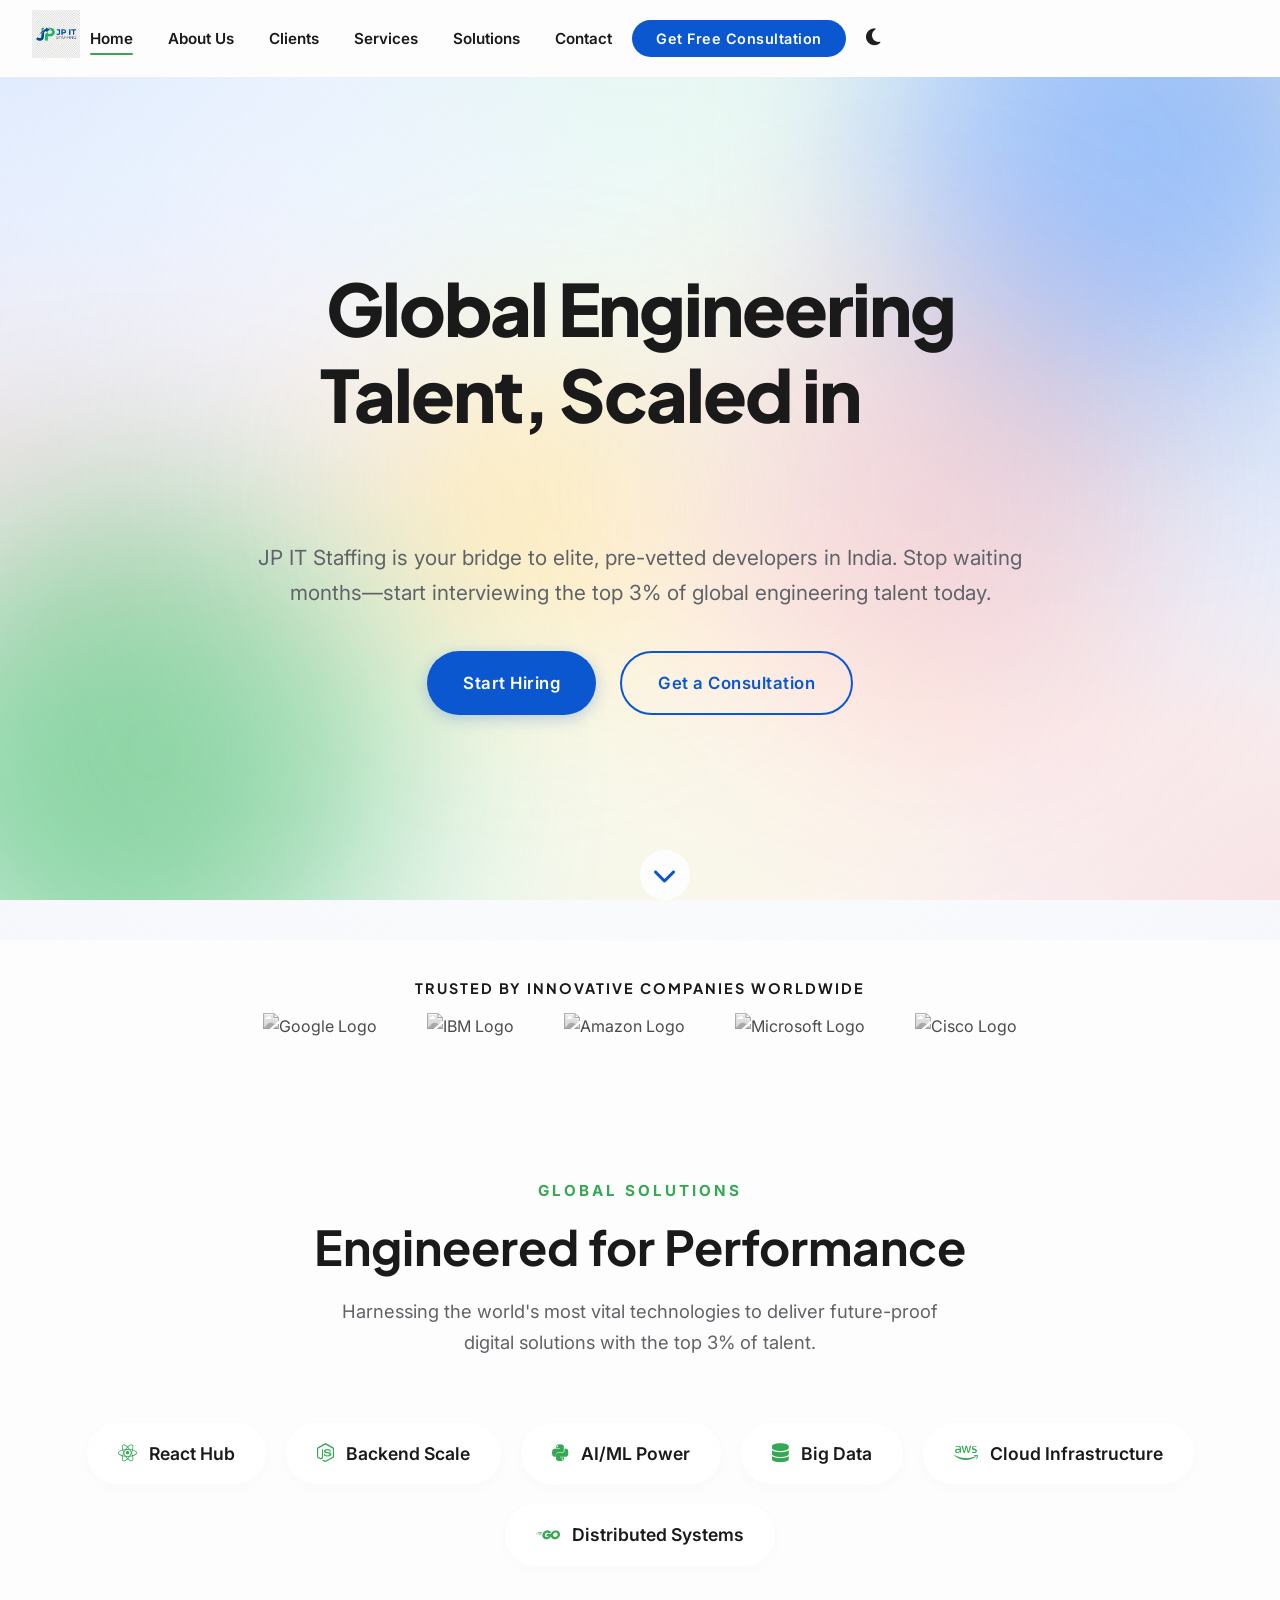
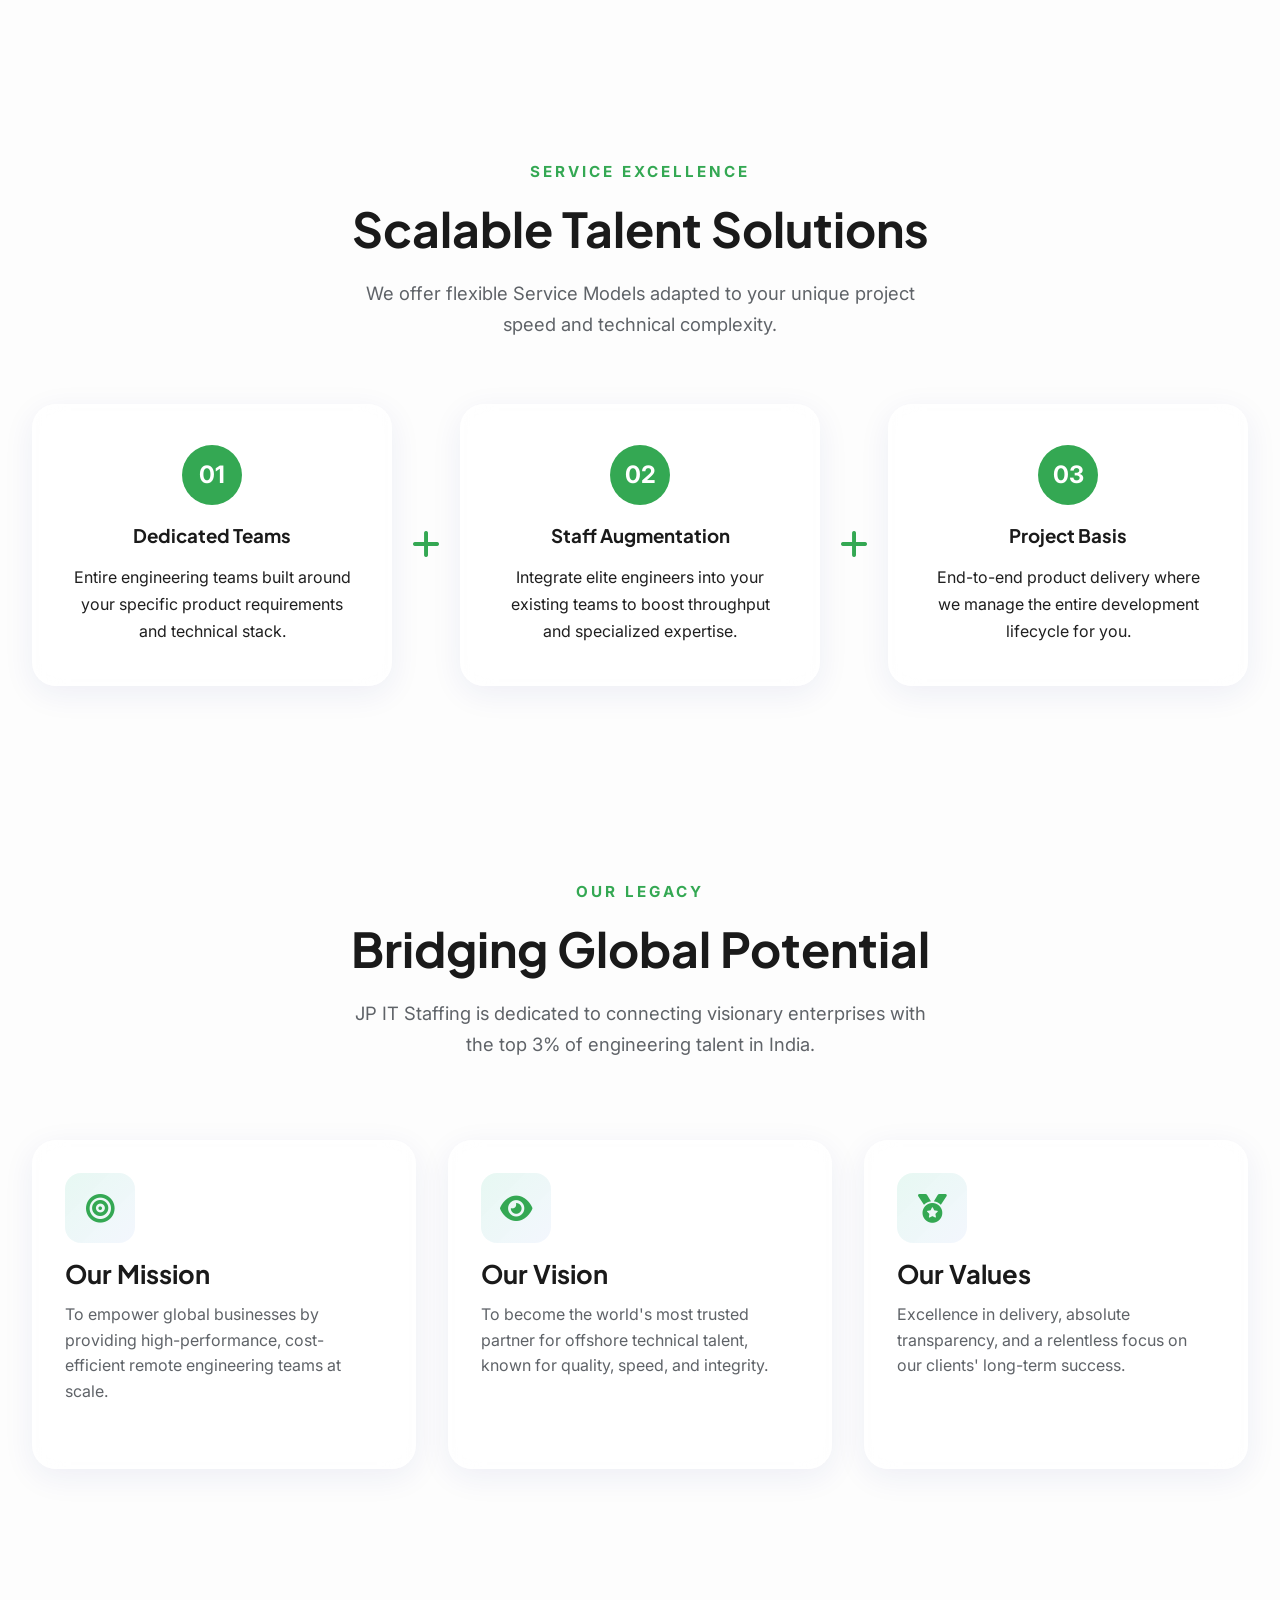
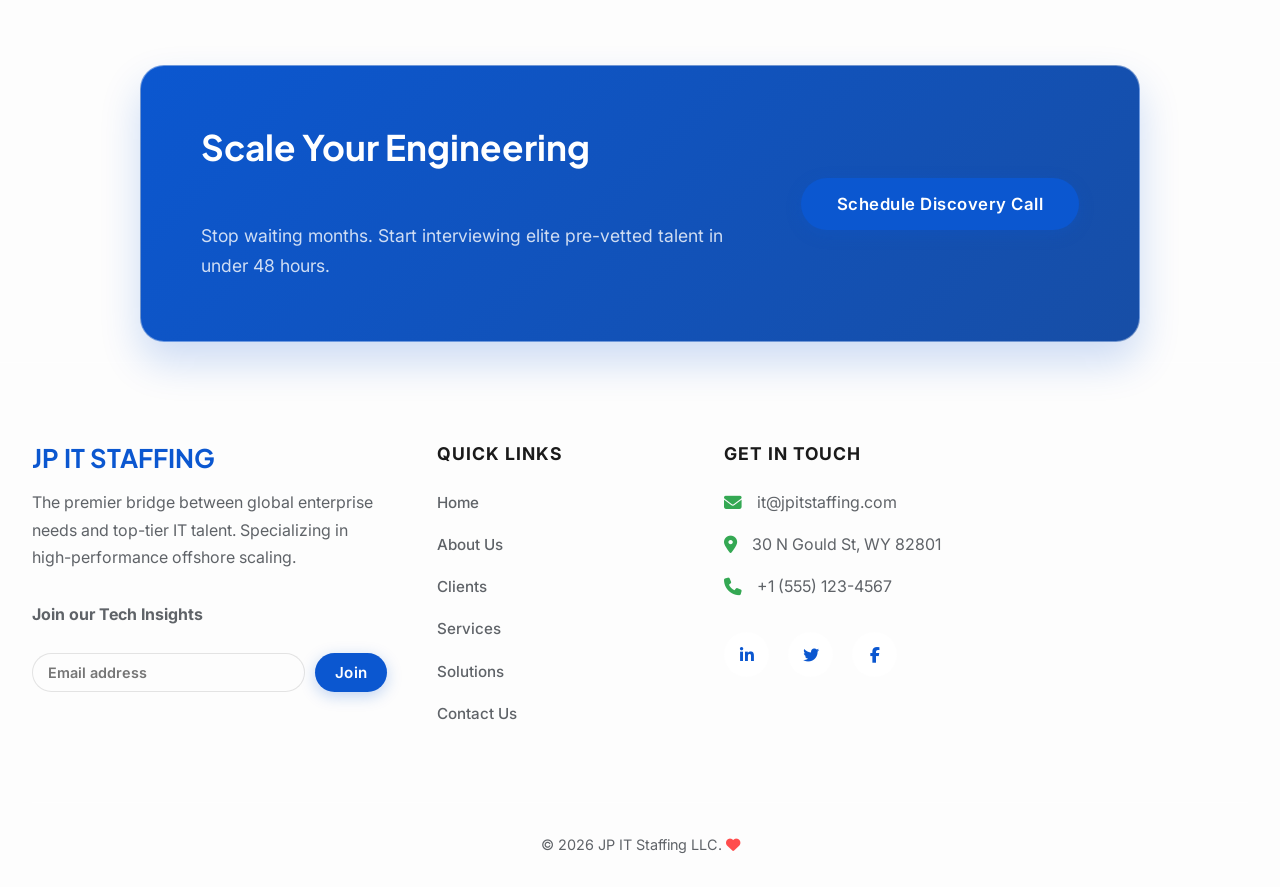
==== commit bf76970c: "Update index.html" ====
--- a/index.html
+++ b/index.html
@@ -63,7 +63,7 @@
         <div class="container">
             <div class="logo">
                 <a href="index.html">
-                    <img src="assets/logo.png" alt="JP IT STAFFING" style="height: 48px;">
+                    <img src="logo.png" alt="JP IT STAFFING" style="height: 48px;">
                 </a>
             </div>
 
@@ -324,4 +324,4 @@
     <script src="script.js"></script>
 </body>
 
-</html>+</html>
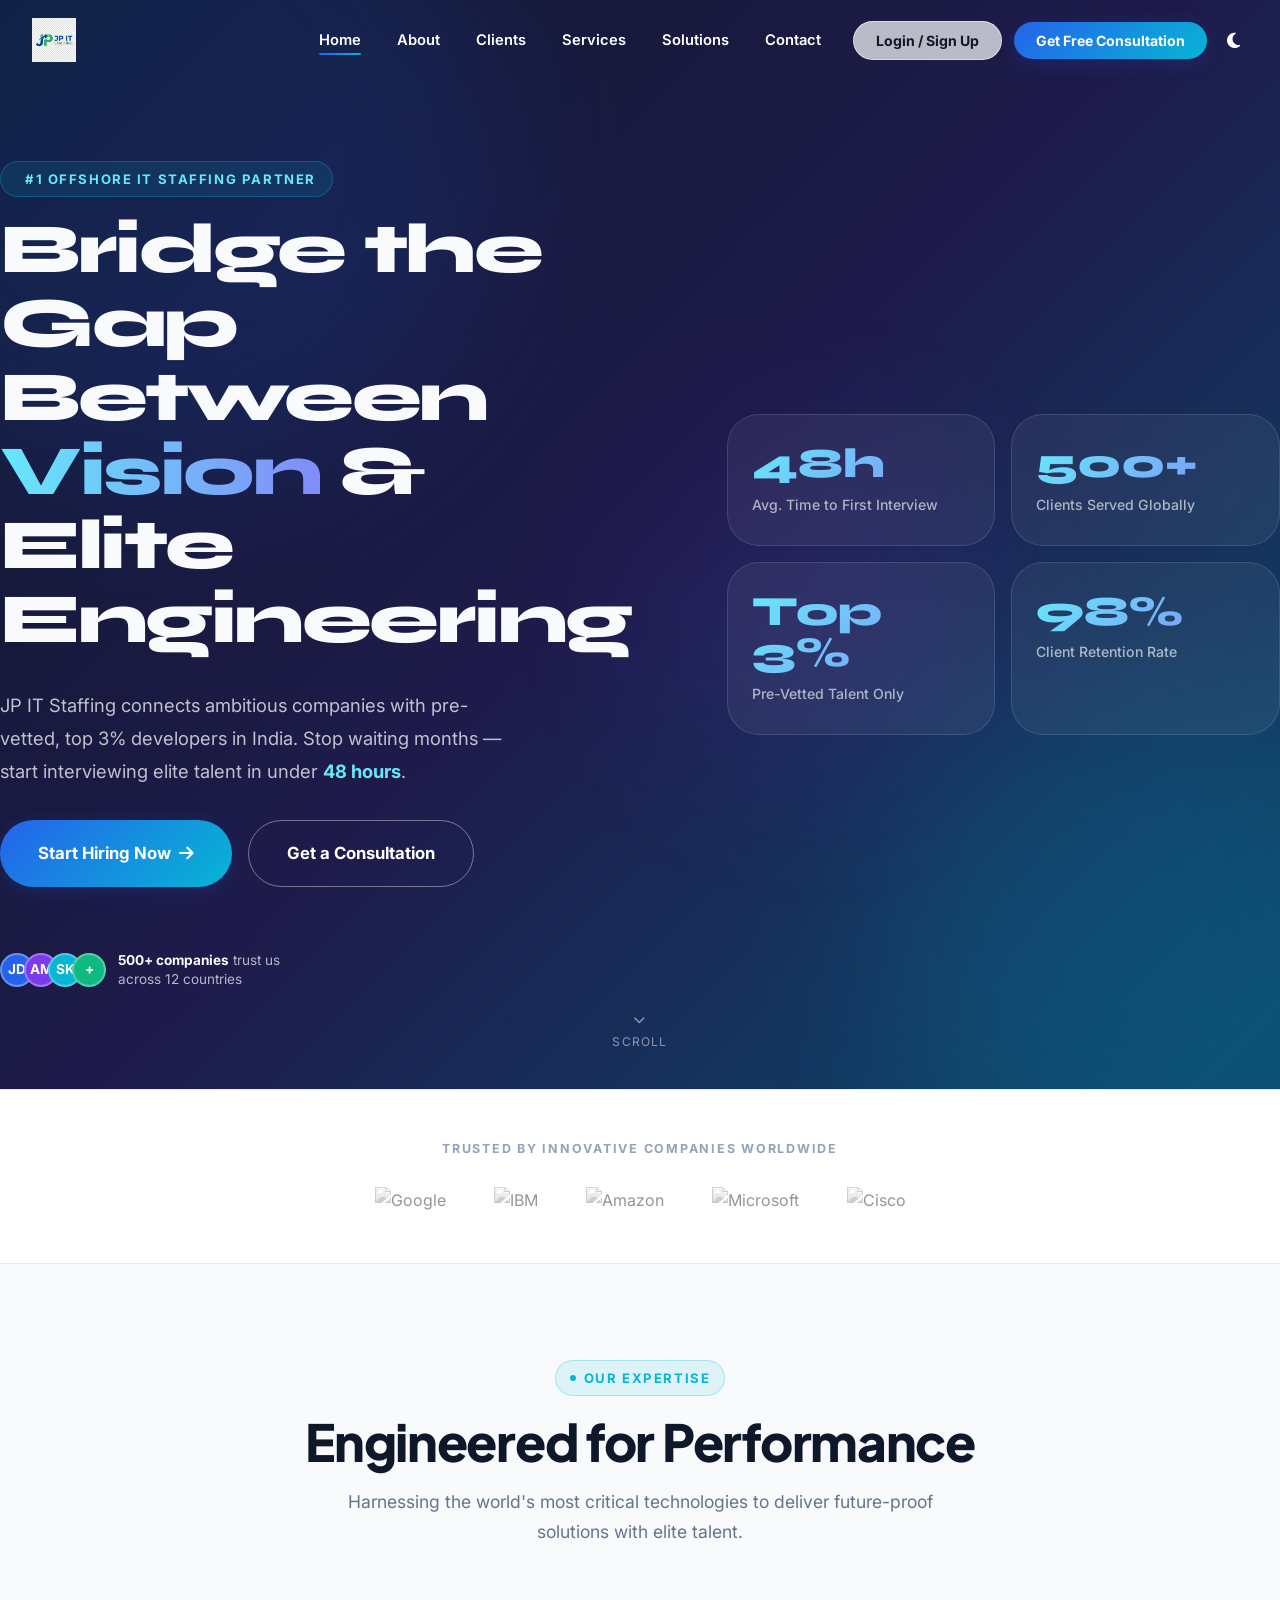
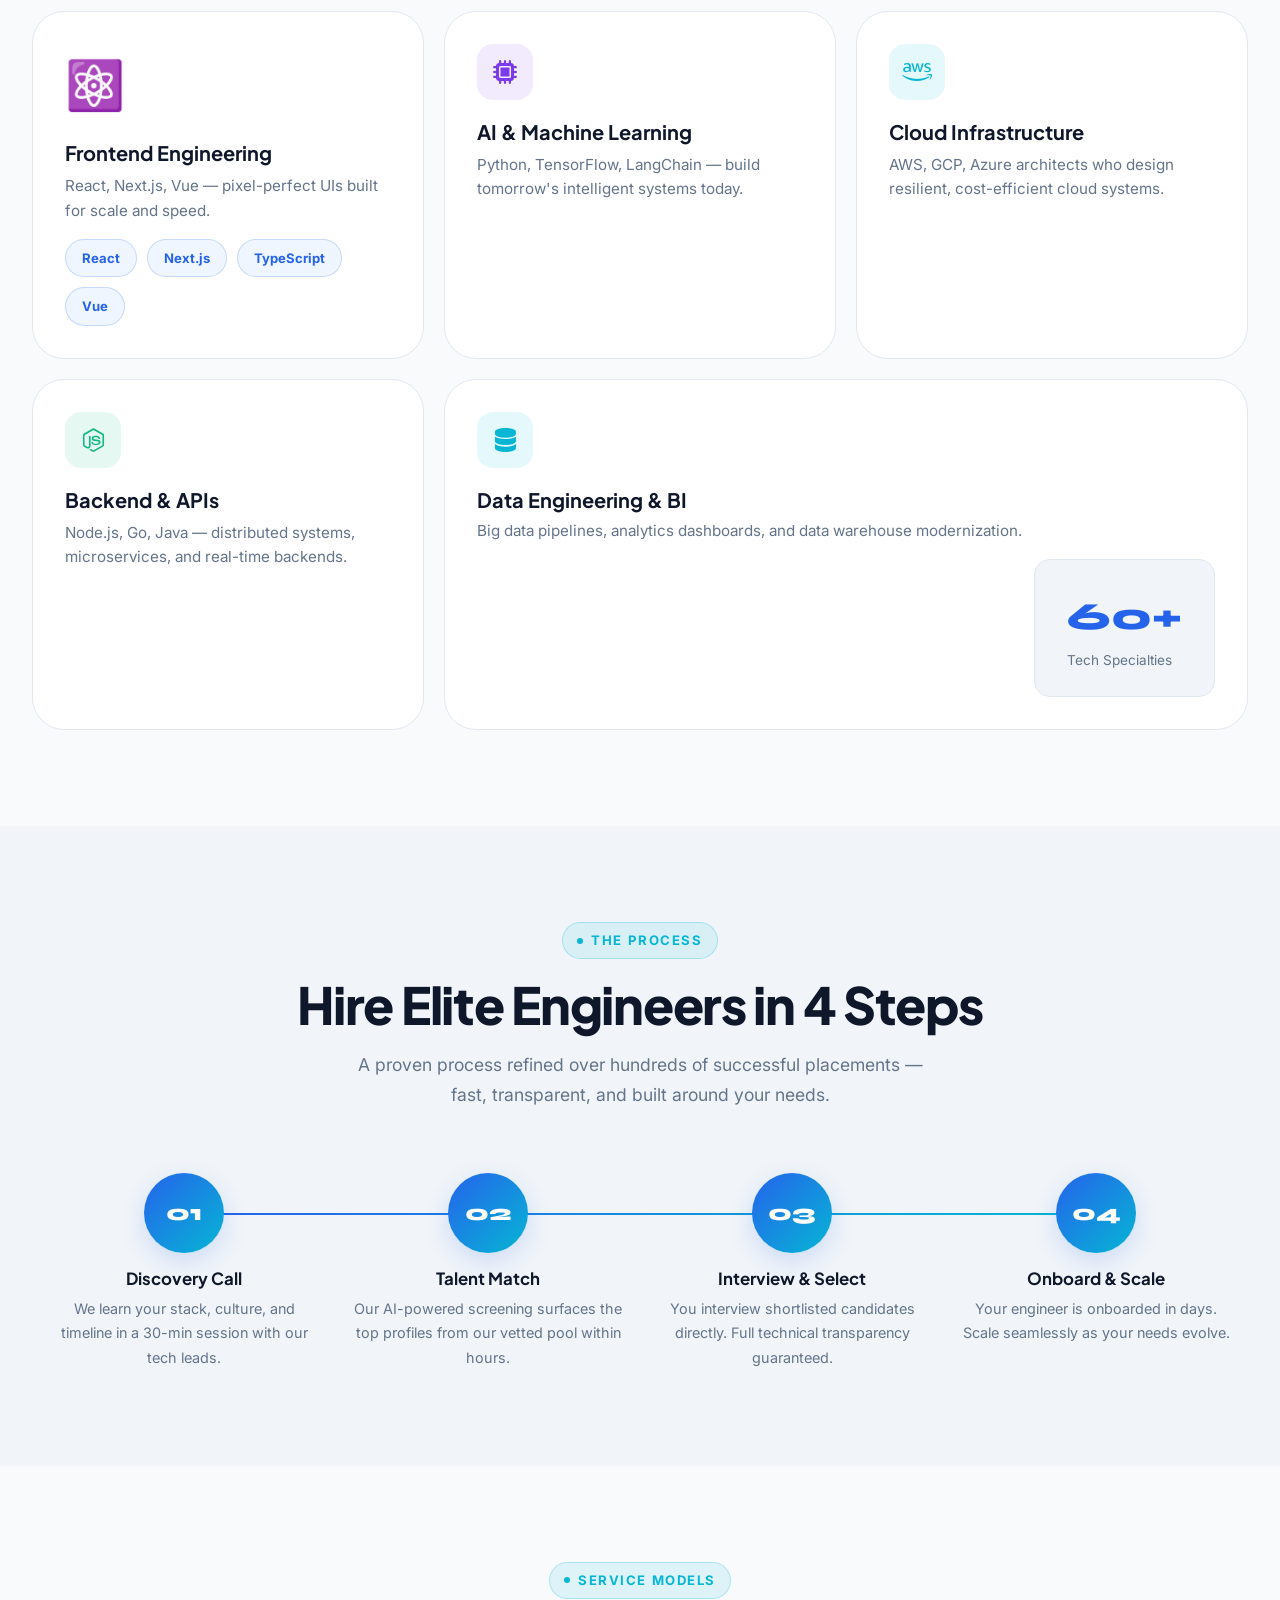
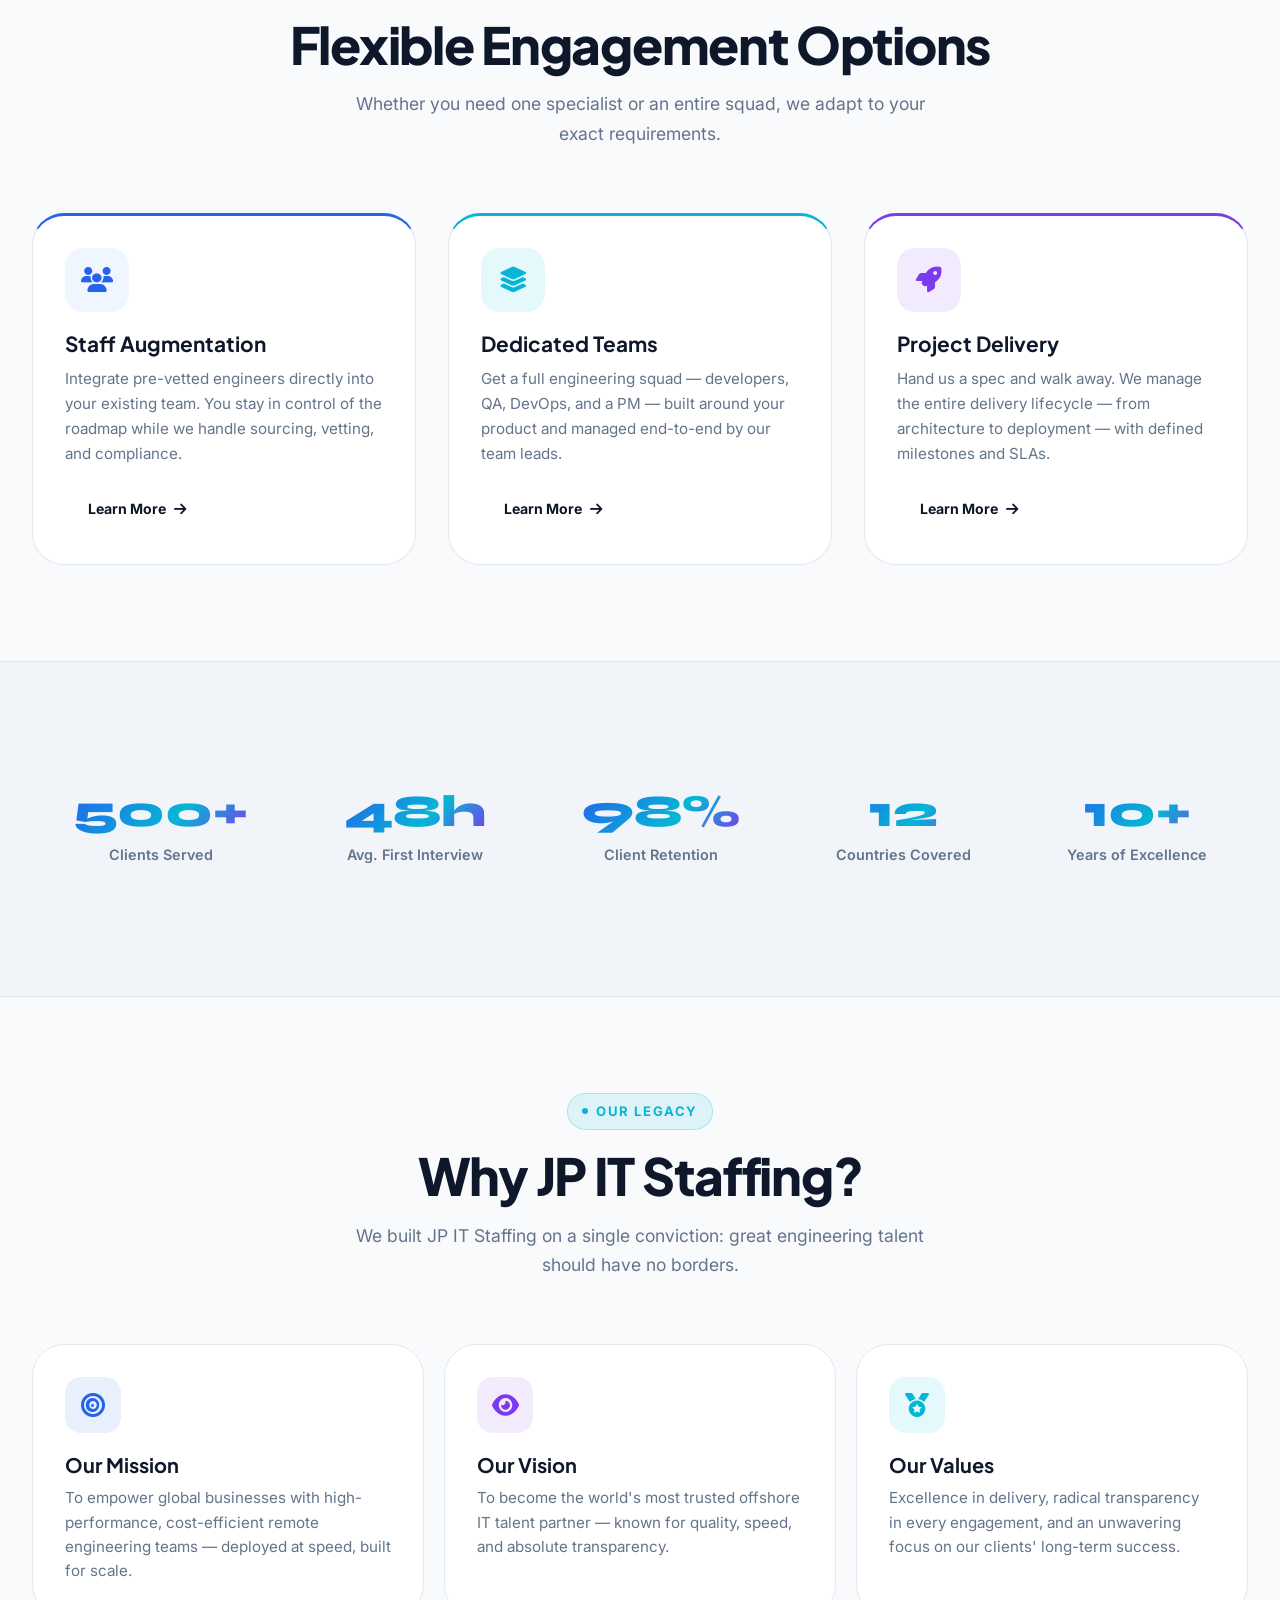
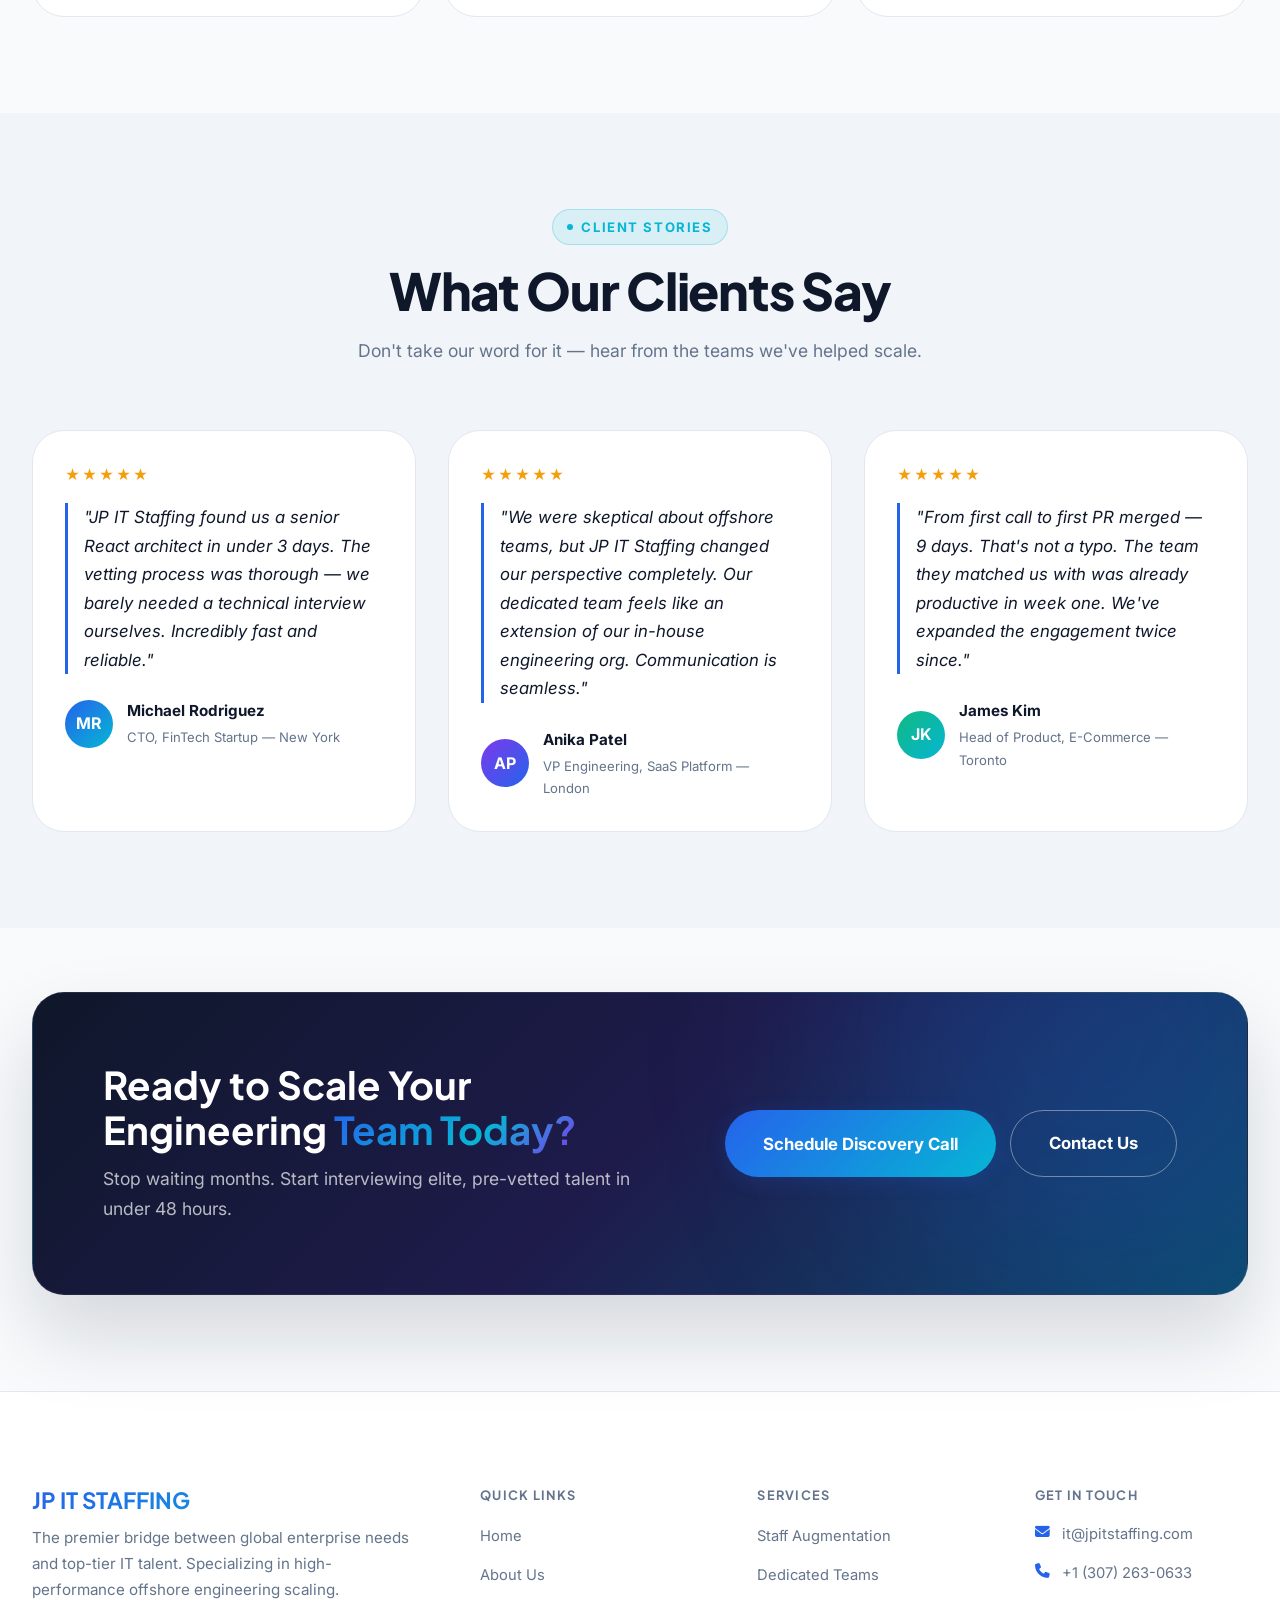
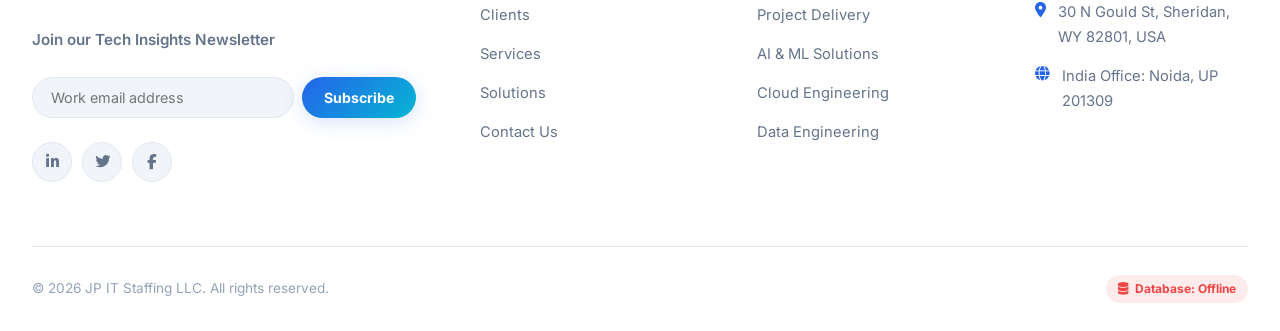
==== commit daacba5a: "added index.html" ====
--- a/index.html
+++ b/index.html
@@ -1,327 +1,504 @@
-<!DOCTYPE html>
-<html lang="en" data-theme="light">
-
-<head>
-    <meta charset="UTF-8">
-    <meta name="viewport" content="width=device-width, initial-scale=1.0">
-    <meta name="description"
-        content="JP IT Staffing: Access top-tier remote engineering talent in India. Hire elite developers in 48 hours. Scalable offshore solutions for modern enterprises.">
-    <meta name="keywords"
-        content="Hire Developers India, IT Staffing Company, Remote Developers, Software Development India, Tech Talent Global">
-    <link rel="icon" type="image/png" href="favicon.png">
-    <!-- Open Graph / Facebook -->
-    <meta property="og:type" content="website">
-    <meta property="og:url" content="https://jpitstaffing.com/">
-    <meta property="og:title" content="JP IT STAFFING | Hire Elite Developers in 48 Hours">
-    <meta property="og:description"
-        content="Scale your engineering team with pre-vetted top 3% IT talent from India. Fast, reliable, and compliant scaling.">
-    <meta property="og:image" content="assets/og-image.png">
-
-    <!-- Twitter -->
-    <meta property="twitter:card" content="summary_large_image">
-    <meta property="twitter:title" content="JP IT STAFFING | Hire Elite Developers in 48 Hours">
-    <meta property="twitter:description"
-        content="Scale your engineering team with pre-vetted top 3% IT talent from India. Fast, reliable, and compliant scaling.">
-    <meta property="twitter:image" content="assets/og-image.png">
-
-    <title>JP IT STAFFING | Hire Top Developers in India | Global IT Staffing Partner</title>
-    <!-- Preconnect to CDNs for Performance -->
-    <link rel="preconnect" href="https://fonts.googleapis.com">
-    <link rel="preconnect" href="https://fonts.gstatic.com" crossorigin>
-    <link rel="preconnect" href="https://cdnjs.cloudflare.com">
-    <link rel="preconnect" href="https://upload.wikimedia.org">
-
-    <!-- Google Fonts -->
-    <link
-        href="https://fonts.googleapis.com/css2?family=Inter:wght@300;400;500;600;700&family=Plus+Jakarta+Sans:wght@600;700;800&display=swap"
-        rel="stylesheet">
-    <!-- Font Awesome -->
-    <link rel="stylesheet" href="https://cdnjs.cloudflare.com/ajax/libs/font-awesome/6.4.0/css/all.min.css">
-
-    <!-- Custom CSS -->
-    <link rel="stylesheet" href="style.css">
-</head>
-
-<body>
-    <div class="background-decor" aria-hidden="true">
-        <div class="shape-blob blob-1"></div>
-        <div class="shape-blob blob-2"></div>
-        <div class="shape-blob blob-3"></div>
-        <div class="shape-blob blob-4"></div>
-    </div>
-
-    <!-- Header Top Utility Bar -->
-    <div class="header-top">
-        <div class="container">
-            <a href="#"><i class="far fa-question-circle"></i> Help & FAQs</a>
-            <a href="contact.html"><i class="far fa-paper-plane"></i> Contact us</a>
-        </div>
-    </div>
-
-    <!-- Header -->
-    <header id="header" class="header blur-header">
-        <div class="container">
-            <div class="logo">
-                <a href="index.html">
-                    <img src="logo.png" alt="JP IT STAFFING" style="height: 48px;">
-                </a>
-            </div>
-
-            <nav class="nav-menu">
-                <ul>
-                    <li><a href="index.html" class="active">Home</a></li>
-                    <li><a href="about.html">About Us</a></li>
-                    <li><a href="clients.html">Clients</a></li>
-                    <li><a href="services.html">Services</a></li>
-                    <li><a href="solutions.html">Solutions</a></li>
-                    <li><a href="contact.html">Contact</a></li>
-                </ul>
-            </nav>
-            <div class="nav-actions">
-                <button class="btn btn-nav" id="open-discovery-modal-nav">Get Free Consultation</button>
-                <button id="theme-toggle" class="theme-toggle" aria-label="Toggle Dark Mode">
-                    <i class="fas fa-moon"></i>
-                </button>
-                <div class="mobile-toggle" id="mobile-toggle" aria-label="Open Menu">
-                    <i class="fas fa-bars"></i>
-                </div>
-            </div>
-        </div>
-    </header>
-
-    <!-- Hero Section -->
-    <section id="home" class="hero">
-        <div class="hero-overlay"></div>
-
-        <div class="container hero-content">
-            <div class="hero-text text-center">
-                <h1 class="animate-up">Global Engineering Talent, Scaled in <span class="text-gradient">48 Hours</span>
-                </h1>
-                <p class="animate-up delay-1">JP IT Staffing is your bridge to elite, pre-vetted developers in India.
-                    Stop waiting months—start interviewing the top 3% of global engineering talent today.</p>
-                <div class="hero-buttons animate-up delay-2">
-                    <a href="#ai-match" class="btn btn-primary glow-btn" role="button">Start Hiring</a>
-                    <a href="contact.html" class="btn btn-secondary glow-btn" role="button">Get a Consultation</a>
-                </div>
-            </div>
-        </div>
-
-        <a href="#clients" class="scroll-indicator fade-in delay-2" aria-label="Scroll Down">
-            <i class="fas fa-chevron-down"></i>
-        </a>
-    </section>
-
-    <!-- 01: Social Proof (Moved Up) -->
-    <section id="clients" class="section client-logos-section">
-        <div class="container">
-            <h2 class="text-center subtitle-small fade-in" style="font-size: 0.9rem; letter-spacing: 2px;">TRUSTED BY
-                INNOVATIVE COMPANIES WORLDWIDE</h2>
-            <div class="client-logos fade-in-up delay-1">
-                <img src="https://upload.wikimedia.org/wikipedia/commons/2/2f/Google_2015_logo.svg" alt="Google Logo"
-                    loading="lazy">
-                <img src="https://upload.wikimedia.org/wikipedia/commons/5/51/IBM_logo.svg" alt="IBM Logo"
-                    loading="lazy">
-                <img src="https://upload.wikimedia.org/wikipedia/commons/a/a9/Amazon_logo.svg" alt="Amazon Logo"
-                    loading="lazy">
-                <img src="https://upload.wikimedia.org/wikipedia/commons/4/44/Microsoft_logo.svg" alt="Microsoft Logo"
-                    loading="lazy">
-                <img src="https://upload.wikimedia.org/wikipedia/commons/0/08/Cisco_logo_blue_2016.svg" alt="Cisco Logo"
-                    loading="lazy">
-            </div>
-        </div>
-    </section>
-
-    <!-- 02: Expertise & Solutions -->
-    <section id="solutions" class="section bg-gradient-light">
-        <div class="container">
-            <div class="section-title text-center fade-in">
-                <span class="subtitle">Global Solutions</span>
-                <h2>Engineered for Performance</h2>
-                <p class="section-desc">Harnessing the world's most vital technologies to deliver future-proof digital
-                    solutions with the top 3% of talent.</p>
-            </div>
-            <div class="pill-grid fade-in-up">
-                <div class="glass-pill"><i class="fab fa-react"></i> React Hub</div>
-                <div class="glass-pill"><i class="fab fa-node-js"></i> Backend Scale</div>
-                <div class="glass-pill"><i class="fab fa-python"></i> AI/ML Power</div>
-                <div class="glass-pill"><i class="fas fa-database"></i> Big Data</div>
-                <div class="glass-pill"><i class="fab fa-aws"></i> Cloud Infrastructure</div>
-                <div class="glass-pill"><i class="fab fa-golang"></i> Distributed Systems</div>
-            </div>
-        </div>
-    </section>
-
-    <!-- 03: Service Models -->
-    <section id="services" class="section">
-        <div class="container">
-            <div class="section-title text-center fade-in">
-                <span class="subtitle">Service Excellence</span>
-                <h2>Scalable Talent Solutions</h2>
-                <p class="section-desc">We offer flexible Service Models adapted to your unique project speed and
-                    technical complexity.</p>
-            </div>
-            <div class="steps-grid">
-                <article class="step-card glass-card fade-in-up">
-                    <div class="step-num" aria-hidden="true">01</div>
-                    <h3>Dedicated Teams</h3>
-                    <p>Entire engineering teams built around your specific product requirements and technical stack.</p>
-                </article>
-                <div class="step-divider fade-in delay-1" aria-hidden="true"><i class="fas fa-plus"></i></div>
-                <article class="step-card glass-card fade-in-up delay-1">
-                    <div class="step-num" aria-hidden="true">02</div>
-                    <h3>Staff Augmentation</h3>
-                    <p>Integrate elite engineers into your existing teams to boost throughput and specialized expertise.
-                    </p>
-                </article>
-                <div class="step-divider fade-in delay-2" aria-hidden="true"><i class="fas fa-plus"></i></div>
-                <article class="step-card glass-card fade-in-up delay-2">
-                    <div class="step-num" aria-hidden="true">03</div>
-                    <h3>Project Basis</h3>
-                    <p>End-to-end product delivery where we manage the entire development lifecycle for you.</p>
-                </article>
-            </div>
-        </div>
-    </section>
-
-
-
-    <!-- 05: About Us (Trust Section) -->
-    <section id="about" class="section">
-        <div class="container">
-            <div class="section-title text-center fade-in">
-                <span class="subtitle">Our Legacy</span>
-                <h2>Bridging Global Potential</h2>
-                <p class="section-desc">JP IT Staffing is dedicated to connecting visionary enterprises with the top 3%
-                    of engineering talent in India.</p>
-            </div>
-            <div class="cards-grid">
-                <article class="glass-card feature-card fade-in-up">
-                    <div class="card-icon-wrapper"><i class="fas fa-bullseye"></i></div>
-                    <h3>Our Mission</h3>
-                    <p>To empower global businesses by providing high-performance, cost-efficient remote engineering
-                        teams at scale.</p>
-                </article>
-                <article class="glass-card feature-card fade-in-up delay-1">
-                    <div class="card-icon-wrapper"><i class="fas fa-eye"></i></div>
-                    <h3>Our Vision</h3>
-                    <p>To become the world's most trusted partner for offshore technical talent, known for quality,
-                        speed, and integrity.</p>
-                </article>
-                <article class="glass-card feature-card fade-in-up delay-2">
-                    <div class="card-icon-wrapper"><i class="fas fa-medal"></i></div>
-                    <h3>Our Values</h3>
-                    <p>Excellence in delivery, absolute transparency, and a relentless focus on our clients' long-term
-                        success.</p>
-                </article>
-            </div>
-        </div>
-    </section>
-
-
-
-
-
-    <!-- Strategic CTA Section -->
-    <section class="cta-section">
-        <div class="container">
-            <div class="glass-card cta-banner fade-in-up">
-                <div class="cta-text">
-                    <h2>Scale Your Engineering <span class="text-gradient">Team Today</span></h2>
-                    <p>Stop waiting months. Start interviewing elite pre-vetted talent in under 48 hours.</p>
-                </div>
-                <div class="cta-actions">
-                    <button class="btn btn-primary glow-btn" id="open-discovery-modal">Schedule Discovery Call</button>
-                </div>
-            </div>
-        </div>
-    </section>
-
-    <!-- Footer -->
-    <footer id="contact" class="footer">
-        <div class="container footer-content">
-            <div class="footer-grid">
-                <!-- Column 1: Brand & Newsletter -->
-                <div class="footer-col brand-col">
-                    <h3>JP IT STAFFING</h3>
-                    <p>The premier bridge between global enterprise needs and top-tier IT talent. Specializing in
-                        high-performance offshore scaling.</p>
-                    <div class="footer-newsletter">
-                        <p><strong>Join our Tech Insights</strong></p>
-                        <form class="newsletter-form" id="newsletter-form">
-                            <input type="email" name="email" placeholder="Email address" class="form-control" required
-                                aria-label="Subscribe with Email">
-                            <button type="submit" class="btn btn-primary btn-sm">Join</button>
-                        </form>
-                    </div>
-                </div>
-
-                <!-- Column 2: Quick Links -->
-                <div class="footer-col">
-                    <h4>Quick Links</h4>
-                    <ul>
-                        <li><a href="index.html">Home</a></li>
-                        <li><a href="about.html">About Us</a></li>
-                        <li><a href="clients.html">Clients</a></li>
-                        <li><a href="services.html">Services</a></li>
-                        <li><a href="solutions.html">Solutions</a></li>
-                        <li><a href="contact.html">Contact Us</a></li>
-                    </ul>
-                </div>
-
-
-
-                <!-- Column 3: Contact & Social -->
-                <div class="footer-col">
-                    <h4>Get In Touch</h4>
-                    <ul class="contact-list">
-                        <li><i class="fas fa-envelope"></i> it@jpitstaffing.com</li>
-                        <li><i class="fas fa-map-marker-alt"></i> 30 N Gould St, WY 82801</li>
-                        <li><i class="fas fa-phone"></i> +1 (555) 123-4567</li>
-                    </ul>
-                    <div class="social-links mt-3">
-                        <a href="#" class="glass-icon"><i class="fab fa-linkedin-in"></i></a>
-                        <a href="#" class="glass-icon"><i class="fab fa-twitter"></i></a>
-                        <a href="#" class="glass-icon"><i class="fab fa-facebook-f"></i></a>
-                    </div>
-                </div>
-            </div>
-
-            <div class="footer-bottom">
-                <p>&copy; 2026 JP IT Staffing LLC. <i class="fas fa-heart" style="color: #ff4d4d"></i></p>
-            </div>
-        </div>
-    </footer>
-
-    <!-- Discovery Call Modal (Moved to Root) -->
-    <div id="discovery-modal" class="modal-overlay hidden">
-        <div class="modal-content glass-card scale-up">
-            <button class="modal-close" id="close-discovery-modal"><i class="fas fa-times"></i></button>
-            <h2>Book Your Discovery Call</h2>
-            <p>Fill in your details, and our tech lead will contact you within 2 hours to discuss your engineering
-                needs.</p>
-            <form id="discovery-form" class="modal-form" method="POST">
-                <div class="form-group">
-                    <input type="text" name="name" placeholder="Full Name" class="form-control" required>
-                </div>
-                <div class="form-group">
-                    <input type="email" name="email" placeholder="Company Email" class="form-control" required>
-                </div>
-                <div class="form-group">
-                    <textarea name="message" placeholder="Tell us about your requirements..." class="form-control"
-                        rows="3"></textarea>
-                </div>
-                <button type="submit" class="btn btn-primary glow-btn btn-wide">Submit Requirement</button>
-            </form>
-            <div id="modal-success" class="hidden text-center">
-                <div class="success-icon"><i class="fas fa-check-circle"></i></div>
-                <h3>Success!</h3>
-                <p>We've received your request. Closing this window...</p>
-            </div>
-        </div>
-    </div>
-
-    <!-- Scripts -->
-    <script src="script.js"></script>
-</body>
-
-</html>
+<!DOCTYPE html>
+<html lang="en" data-theme="light">
+<head>
+  <meta charset="UTF-8">
+  <meta name="viewport" content="width=device-width, initial-scale=1.0">
+  <title>JP IT STAFFING | Hire Elite Developers in 48 Hours</title>
+  <meta name="description" content="JP IT Staffing connects global enterprises with the top 3% of engineering talent in India. Hire elite, pre-vetted developers in 48 hours. Scalable offshore IT staffing solutions.">
+  <meta name="keywords" content="IT Staffing, Hire Developers India, Staff Augmentation, Remote Developers, Offshore Engineering, Tech Talent">
+  <link rel="icon" type="image/png" href="favicon.png">
+  <meta property="og:type" content="website">
+  <meta property="og:title" content="JP IT STAFFING | Hire Elite Developers in 48 Hours">
+  <meta property="og:description" content="Scale your engineering team with pre-vetted top 3% IT talent from India.">
+  <meta property="og:url" content="https://jpitstaffing.com/">
+  <link rel="preconnect" href="https://fonts.googleapis.com">
+  <link rel="preconnect" href="https://fonts.gstatic.com" crossorigin>
+  <link href="https://fonts.googleapis.com/css2?family=Syne:wght@700;800&family=Inter:wght@300;400;500;600;700&family=Plus+Jakarta+Sans:wght@600;700;800&display=swap" rel="stylesheet">
+  <link rel="stylesheet" href="https://cdnjs.cloudflare.com/ajax/libs/font-awesome/6.5.1/css/all.min.css" crossorigin="anonymous">
+  <link rel="stylesheet" href="style.css">
+</head>
+<body class="hero-page">
+
+  <!-- ── HEADER ── -->
+  <header id="header" class="header">
+    <div class="container">
+      <div class="logo">
+        <a href="index.html"><img src="logo.png" alt="JP IT Staffing Logo"></a>
+      </div>
+      <nav class="nav-menu" id="nav-menu">
+        <ul>
+          <li><a href="index.html" class="active">Home</a></li>
+          <li><a href="about.html">About</a></li>
+          <li><a href="clients.html">Clients</a></li>
+          <li><a href="services.html">Services</a></li>
+          <li><a href="solutions.html">Solutions</a></li>
+          <li><a href="contact.html">Contact</a></li>
+        </ul>
+      </nav>
+      <div class="nav-actions">
+        <div id="auth-container">
+          <button class="btn btn-secondary btn-sm" id="open-auth-modal">Login / Sign Up</button>
+        </div>
+        <button class="btn btn-primary btn-sm" id="open-discovery-modal-nav">Get Free Consultation</button>
+        <button id="theme-toggle" class="theme-toggle" aria-label="Toggle Dark Mode"><i class="fas fa-moon"></i></button>
+        <div class="mobile-toggle" id="mobile-toggle" aria-label="Open Menu"><i class="fas fa-bars"></i></div>
+      </div>
+    </div>
+  </header>
+
+  <!-- ── HERO ── -->
+  <section id="home" class="hero">
+    <div class="mesh-bg">
+      <div class="mesh-blob" style="width:700px;height:700px;background:rgba(37,99,235,0.25);top:-200px;left:-200px;animation-duration:22s"></div>
+      <div class="mesh-blob" style="width:500px;height:500px;background:rgba(6,182,212,0.2);bottom:-100px;right:-100px;animation-delay:-8s;animation-duration:18s"></div>
+      <div class="mesh-blob" style="width:350px;height:350px;background:rgba(124,58,237,0.15);top:40%;left:50%;animation-delay:-12s"></div>
+    </div>
+    <div class="container hero-content">
+      <div class="hero-text" style="animation:fadeUp 0.8s ease both">
+        <div class="hero-eyebrow"><i class="fas fa-circle-bolt"></i> #1 Offshore IT Staffing Partner</div>
+        <h1 class="hero-title">Bridge the Gap Between <span class="hl">Vision</span> &amp; Elite Engineering</h1>
+        <p class="hero-desc">JP IT Staffing connects ambitious companies with pre-vetted, top 3% developers in India. Stop waiting months — start interviewing elite talent in under <strong style="color:#67e8f9">48 hours</strong>.</p>
+        <div class="hero-btns">
+          <button class="btn btn-primary btn-lg" id="open-discovery-modal">Start Hiring Now <i class="fas fa-arrow-right"></i></button>
+          <a href="contact.html" class="btn btn-ghost btn-lg">Get a Consultation</a>
+        </div>
+        <div class="hero-trust">
+          <div class="hero-trust-avatars">
+            <span style="background:#2563eb">JD</span>
+            <span style="background:#7c3aed">AM</span>
+            <span style="background:#06b6d4">SK</span>
+            <span style="background:#10b981">+</span>
+          </div>
+          <div class="hero-trust-text"><strong>500+ companies</strong> trust us<br>across 12 countries</div>
+        </div>
+      </div>
+      <div class="hero-stats" style="animation:fadeUp 0.8s 0.2s ease both">
+        <div class="hero-stat-card">
+          <div class="num" id="stat-hours">48h</div>
+          <div class="label">Avg. Time to First Interview</div>
+        </div>
+        <div class="hero-stat-card">
+          <div class="num"><span class="count-up" data-target="500">0</span>+</div>
+          <div class="label">Clients Served Globally</div>
+        </div>
+        <div class="hero-stat-card">
+          <div class="num">Top 3%</div>
+          <div class="label">Pre-Vetted Talent Only</div>
+        </div>
+        <div class="hero-stat-card">
+          <div class="num"><span class="count-up" data-target="98">0</span>%</div>
+          <div class="label">Client Retention Rate</div>
+        </div>
+      </div>
+    </div>
+    <div class="scroll-indicator">
+      <i class="fas fa-chevron-down"></i>
+      <span>Scroll</span>
+    </div>
+  </section>
+
+  <!-- ── CLIENTS ── -->
+  <section class="clients-strip">
+    <div class="container">
+      <p class="clients-label">Trusted by innovative companies worldwide</p>
+      <div class="logos-track">
+        <img src="https://upload.wikimedia.org/wikipedia/commons/2/2f/Google_2015_logo.svg" alt="Google" loading="lazy">
+        <img src="https://upload.wikimedia.org/wikipedia/commons/5/51/IBM_logo.svg" alt="IBM" loading="lazy">
+        <img src="https://upload.wikimedia.org/wikipedia/commons/a/a9/Amazon_logo.svg" alt="Amazon" loading="lazy">
+        <img src="https://upload.wikimedia.org/wikipedia/commons/4/44/Microsoft_logo.svg" alt="Microsoft" loading="lazy">
+        <img src="https://upload.wikimedia.org/wikipedia/commons/0/08/Cisco_logo_blue_2016.svg" alt="Cisco" loading="lazy">
+      </div>
+    </div>
+  </section>
+
+  <!-- ── SOLUTIONS BENTO ── -->
+  <section class="section">
+    <div class="container">
+      <div class="text-center" style="margin-bottom:56px">
+        <div class="section-label">Our Expertise</div>
+        <h2 class="section-heading">Engineered for Performance</h2>
+        <p class="section-sub">Harnessing the world's most critical technologies to deliver future-proof solutions with elite talent.</p>
+      </div>
+      <div class="bento-grid bento-3" style="grid-template-rows:auto auto">
+        <div class="bento-cell fade-in-up">
+          <div style="font-size:3rem;margin-bottom:16px">⚛️</div>
+          <h3>Frontend Engineering</h3>
+          <p>React, Next.js, Vue — pixel-perfect UIs built for scale and speed.</p>
+          <div class="pills" style="margin-top:16px">
+            <span class="pill">React</span><span class="pill">Next.js</span><span class="pill">TypeScript</span><span class="pill">Vue</span>
+          </div>
+        </div>
+        <div class="bento-cell fade-in-up delay-1">
+          <div class="bento-icon bento-icon-purple"><i class="fas fa-microchip"></i></div>
+          <h3>AI &amp; Machine Learning</h3>
+          <p>Python, TensorFlow, LangChain — build tomorrow's intelligent systems today.</p>
+        </div>
+        <div class="bento-cell fade-in-up delay-2">
+          <div class="bento-icon bento-icon-teal"><i class="fab fa-aws"></i></div>
+          <h3>Cloud Infrastructure</h3>
+          <p>AWS, GCP, Azure architects who design resilient, cost-efficient cloud systems.</p>
+        </div>
+        <div class="bento-cell fade-in-up delay-1">
+          <div class="bento-icon bento-icon-green"><i class="fab fa-node-js"></i></div>
+          <h3>Backend &amp; APIs</h3>
+          <p>Node.js, Go, Java — distributed systems, microservices, and real-time backends.</p>
+        </div>
+        <div class="bento-cell bento-cell-wide fade-in-up delay-2">
+          <div style="display:flex;align-items:center;gap:16px;flex-wrap:wrap">
+            <div>
+              <div class="bento-icon bento-icon-teal"><i class="fas fa-database"></i></div>
+              <h3 style="margin-bottom:8px">Data Engineering &amp; BI</h3>
+              <p>Big data pipelines, analytics dashboards, and data warehouse modernization.</p>
+            </div>
+            <div style="margin-left:auto;padding:24px 32px;background:var(--surface);border-radius:16px;border:1px solid var(--surface-2)">
+              <div style="font-family:'Syne',sans-serif;font-size:2.4rem;font-weight:800;color:var(--primary)">60+</div>
+              <div style="font-size:0.85rem;color:var(--text-muted)">Tech Specialties</div>
+            </div>
+          </div>
+        </div>
+      </div>
+    </div>
+  </section>
+
+  <!-- ── HOW IT WORKS ── -->
+  <section class="section" style="background:var(--surface)">
+    <div class="container">
+      <div class="text-center" style="margin-bottom:64px">
+        <div class="section-label">The Process</div>
+        <h2 class="section-heading">Hire Elite Engineers in 4 Steps</h2>
+        <p class="section-sub">A proven process refined over hundreds of successful placements — fast, transparent, and built around your needs.</p>
+      </div>
+      <div class="process-grid">
+        <div class="process-step fade-in-up">
+          <div class="process-num">01</div>
+          <h3>Discovery Call</h3>
+          <p>We learn your stack, culture, and timeline in a 30-min session with our tech leads.</p>
+        </div>
+        <div class="process-step fade-in-up delay-1">
+          <div class="process-num">02</div>
+          <h3>Talent Match</h3>
+          <p>Our AI-powered screening surfaces the top profiles from our vetted pool within hours.</p>
+        </div>
+        <div class="process-step fade-in-up delay-2">
+          <div class="process-num">03</div>
+          <h3>Interview & Select</h3>
+          <p>You interview shortlisted candidates directly. Full technical transparency guaranteed.</p>
+        </div>
+        <div class="process-step fade-in-up delay-3">
+          <div class="process-num">04</div>
+          <h3>Onboard &amp; Scale</h3>
+          <p>Your engineer is onboarded in days. Scale seamlessly as your needs evolve.</p>
+        </div>
+      </div>
+    </div>
+  </section>
+
+  <!-- ── SERVICE MODELS ── -->
+  <section class="section">
+    <div class="container">
+      <div class="text-center" style="margin-bottom:56px">
+        <div class="section-label">Service Models</div>
+        <h2 class="section-heading">Flexible Engagement Options</h2>
+        <p class="section-sub">Whether you need one specialist or an entire squad, we adapt to your exact requirements.</p>
+      </div>
+      <div class="cards-grid">
+        <div class="feature-card fade-in-up" style="border-top:3px solid #2563eb">
+          <div class="card-icon" style="background:#eff6ff;color:#2563eb"><i class="fas fa-users"></i></div>
+          <h3>Staff Augmentation</h3>
+          <p>Integrate pre-vetted engineers directly into your existing team. You stay in control of the roadmap while we handle sourcing, vetting, and compliance.</p>
+          <a href="services.html" class="btn btn-secondary btn-sm" style="margin-top:20px;align-self:flex-start">Learn More <i class="fas fa-arrow-right"></i></a>
+        </div>
+        <div class="feature-card fade-in-up delay-1" style="border-top:3px solid #06b6d4">
+          <div class="card-icon" style="background:rgba(6,182,212,0.1);color:#06b6d4"><i class="fas fa-layer-group"></i></div>
+          <h3>Dedicated Teams</h3>
+          <p>Get a full engineering squad — developers, QA, DevOps, and a PM — built around your product and managed end-to-end by our team leads.</p>
+          <a href="services.html" class="btn btn-secondary btn-sm" style="margin-top:20px;align-self:flex-start">Learn More <i class="fas fa-arrow-right"></i></a>
+        </div>
+        <div class="feature-card fade-in-up delay-2" style="border-top:3px solid #7c3aed">
+          <div class="card-icon" style="background:rgba(124,58,237,0.1);color:#7c3aed"><i class="fas fa-rocket"></i></div>
+          <h3>Project Delivery</h3>
+          <p>Hand us a spec and walk away. We manage the entire delivery lifecycle — from architecture to deployment — with defined milestones and SLAs.</p>
+          <a href="services.html" class="btn btn-secondary btn-sm" style="margin-top:20px;align-self:flex-start">Learn More <i class="fas fa-arrow-right"></i></a>
+        </div>
+      </div>
+    </div>
+  </section>
+
+  <!-- ── STATS ROW ── -->
+  <section class="section-sm" style="background:var(--surface);border-top:1px solid var(--surface-2);border-bottom:1px solid var(--surface-2)">
+    <div class="container">
+      <div class="stats-row">
+        <div class="stat-item fade-in-up">
+          <span class="num"><span class="count-up" data-target="500">0</span>+</span>
+          <span class="lab">Clients Served</span>
+        </div>
+        <div class="stat-item fade-in-up delay-1">
+          <span class="num"><span class="count-up" data-target="48">0</span>h</span>
+          <span class="lab">Avg. First Interview</span>
+        </div>
+        <div class="stat-item fade-in-up delay-2">
+          <span class="num"><span class="count-up" data-target="98">0</span>%</span>
+          <span class="lab">Client Retention</span>
+        </div>
+        <div class="stat-item fade-in-up delay-3">
+          <span class="num"><span class="count-up" data-target="12">0</span></span>
+          <span class="lab">Countries Covered</span>
+        </div>
+        <div class="stat-item fade-in-up delay-4">
+          <span class="num"><span class="count-up" data-target="10">0</span>+</span>
+          <span class="lab">Years of Excellence</span>
+        </div>
+      </div>
+    </div>
+  </section>
+
+  <!-- ── ABOUT / MISSION ── -->
+  <section class="section">
+    <div class="container">
+      <div class="text-center" style="margin-bottom:56px">
+        <div class="section-label">Our Legacy</div>
+        <h2 class="section-heading">Why JP IT Staffing?</h2>
+        <p class="section-sub">We built JP IT Staffing on a single conviction: great engineering talent should have no borders.</p>
+      </div>
+      <div class="bento-grid bento-3">
+        <div class="bento-cell fade-in-up">
+          <div class="bento-icon bento-icon-blue"><i class="fas fa-bullseye"></i></div>
+          <h3>Our Mission</h3>
+          <p>To empower global businesses with high-performance, cost-efficient remote engineering teams — deployed at speed, built for scale.</p>
+        </div>
+        <div class="bento-cell fade-in-up delay-1">
+          <div class="bento-icon bento-icon-purple"><i class="fas fa-eye"></i></div>
+          <h3>Our Vision</h3>
+          <p>To become the world's most trusted offshore IT talent partner — known for quality, speed, and absolute transparency.</p>
+        </div>
+        <div class="bento-cell fade-in-up delay-2">
+          <div class="bento-icon bento-icon-teal"><i class="fas fa-medal"></i></div>
+          <h3>Our Values</h3>
+          <p>Excellence in delivery, radical transparency in every engagement, and an unwavering focus on our clients' long-term success.</p>
+        </div>
+      </div>
+    </div>
+  </section>
+
+  <!-- ── TESTIMONIALS ── -->
+  <section class="section" style="background:var(--surface)">
+    <div class="container">
+      <div class="text-center" style="margin-bottom:56px">
+        <div class="section-label">Client Stories</div>
+        <h2 class="section-heading">What Our Clients Say</h2>
+        <p class="section-sub">Don't take our word for it — hear from the teams we've helped scale.</p>
+      </div>
+      <div class="testimonials-grid">
+        <div class="testimonial-card fade-in-up">
+          <div class="stars">★★★★★</div>
+          <blockquote>"JP IT Staffing found us a senior React architect in under 3 days. The vetting process was thorough — we barely needed a technical interview ourselves. Incredibly fast and reliable."</blockquote>
+          <div class="author">
+            <div class="author-avatar" style="background:linear-gradient(135deg,#2563eb,#06b6d4)">MR</div>
+            <div>
+              <div class="author-name">Michael Rodriguez</div>
+              <div class="author-title">CTO, FinTech Startup — New York</div>
+            </div>
+          </div>
+        </div>
+        <div class="testimonial-card fade-in-up delay-1">
+          <div class="stars">★★★★★</div>
+          <blockquote>"We were skeptical about offshore teams, but JP IT Staffing changed our perspective completely. Our dedicated team feels like an extension of our in-house engineering org. Communication is seamless."</blockquote>
+          <div class="author">
+            <div class="author-avatar" style="background:linear-gradient(135deg,#7c3aed,#2563eb)">AP</div>
+            <div>
+              <div class="author-name">Anika Patel</div>
+              <div class="author-title">VP Engineering, SaaS Platform — London</div>
+            </div>
+          </div>
+        </div>
+        <div class="testimonial-card fade-in-up delay-2">
+          <div class="stars">★★★★★</div>
+          <blockquote>"From first call to first PR merged — 9 days. That's not a typo. The team they matched us with was already productive in week one. We've expanded the engagement twice since."</blockquote>
+          <div class="author">
+            <div class="author-avatar" style="background:linear-gradient(135deg,#10b981,#06b6d4)">JK</div>
+            <div>
+              <div class="author-name">James Kim</div>
+              <div class="author-title">Head of Product, E-Commerce — Toronto</div>
+            </div>
+          </div>
+        </div>
+      </div>
+    </div>
+  </section>
+
+  <!-- ── CTA ── -->
+  <section class="cta-section">
+    <div class="container">
+      <div class="cta-banner fade-in-up">
+        <div class="cta-text">
+          <h2>Ready to Scale Your Engineering <span class="gradient-text">Team Today?</span></h2>
+          <p>Stop waiting months. Start interviewing elite, pre-vetted talent in under 48 hours.</p>
+        </div>
+        <div class="cta-actions">
+          <button class="btn btn-primary btn-lg" id="open-discovery-modal">Schedule Discovery Call</button>
+          <a href="contact.html" class="btn btn-ghost btn-lg">Contact Us</a>
+        </div>
+      </div>
+    </div>
+  </section>
+
+  <!-- ── FOOTER ── -->
+  <footer class="footer">
+    <div class="container">
+      <div class="footer-grid">
+        <div class="footer-brand">
+          <h3>JP IT STAFFING</h3>
+          <p>The premier bridge between global enterprise needs and top-tier IT talent. Specializing in high-performance offshore engineering scaling.</p>
+          <p class="footer-newsletter-label">Join our Tech Insights Newsletter</p>
+          <form class="newsletter-form" id="newsletter-form">
+            <input type="email" name="email" placeholder="Work email address" class="form-control" required>
+            <button type="submit" class="btn btn-primary btn-sm">Subscribe</button>
+          </form>
+          <div class="social-row">
+            <a href="https://www.linkedin.com/company/jp-it-staffing/" target="_blank" class="social-btn" aria-label="LinkedIn"><i class="fab fa-linkedin-in"></i></a>
+            <a href="#" class="social-btn" aria-label="Twitter"><i class="fab fa-twitter"></i></a>
+            <a href="#" class="social-btn" aria-label="Facebook"><i class="fab fa-facebook-f"></i></a>
+          </div>
+        </div>
+        <div class="footer-col">
+          <h4>Quick Links</h4>
+          <ul>
+            <li><a href="index.html">Home</a></li>
+            <li><a href="about.html">About Us</a></li>
+            <li><a href="clients.html">Clients</a></li>
+            <li><a href="services.html">Services</a></li>
+            <li><a href="solutions.html">Solutions</a></li>
+            <li><a href="contact.html">Contact Us</a></li>
+          </ul>
+        </div>
+        <div class="footer-col">
+          <h4>Services</h4>
+          <ul>
+            <li><a href="services.html">Staff Augmentation</a></li>
+            <li><a href="services.html">Dedicated Teams</a></li>
+            <li><a href="services.html">Project Delivery</a></li>
+            <li><a href="solutions.html">AI &amp; ML Solutions</a></li>
+            <li><a href="solutions.html">Cloud Engineering</a></li>
+            <li><a href="solutions.html">Data Engineering</a></li>
+          </ul>
+        </div>
+        <div class="footer-col">
+          <h4>Get In Touch</h4>
+          <div class="footer-contact-item"><i class="fas fa-envelope"></i><span>it@jpitstaffing.com</span></div>
+          <div class="footer-contact-item"><i class="fas fa-phone"></i><span>+1 (307) 263-0633</span></div>
+          <div class="footer-contact-item"><i class="fas fa-map-marker-alt"></i><span>30 N Gould St, Sheridan, WY 82801, USA</span></div>
+          <div class="footer-contact-item"><i class="fas fa-globe"></i><span>India Office: Noida, UP 201309</span></div>
+        </div>
+      </div>
+      <div class="footer-bottom">
+        <p>&copy; 2026 JP IT Staffing LLC. All rights reserved.</p>
+        <span id="db-status-pill" class="status-pill offline"><i class="fas fa-database"></i> Database: Checking...</span>
+      </div>
+    </div>
+  </footer>
+
+  <!-- ── DISCOVERY MODAL ── -->
+  <div id="discovery-modal" class="modal-overlay hidden">
+    <div class="modal-content">
+      <button class="modal-close" id="close-discovery-modal"><i class="fas fa-times"></i></button>
+      <h2>Book Your Discovery Call</h2>
+      <p>Fill in your details and our tech lead will contact you within 2 hours.</p>
+      <form id="discovery-form" class="modal-form" method="POST">
+        <div class="form-group">
+          <label class="form-label">Full Name</label>
+          <input type="text" name="name" placeholder="John Doe" class="form-control" required>
+        </div>
+        <div class="form-group">
+          <label class="form-label">Company Email</label>
+          <input type="email" name="email" placeholder="john@company.com" class="form-control" required>
+        </div>
+        <div class="form-group">
+          <label class="form-label">Tell us about your requirements</label>
+          <textarea name="message" placeholder="e.g. Need 2 senior React developers for a 6-month project..." class="form-control" rows="3"></textarea>
+        </div>
+        <button type="submit" class="btn btn-primary btn-wide">Submit Requirement <i class="fas fa-arrow-right"></i></button>
+      </form>
+      <div id="modal-success" class="hidden text-center" style="padding:40px 0">
+        <div class="success-icon"><i class="fas fa-check-circle"></i></div>
+        <h3>Success!</h3>
+        <p style="color:var(--text-muted)">We've received your request and will contact you within 2 hours.</p>
+      </div>
+    </div>
+  </div>
+
+  <!-- ── AUTH MODAL ── -->
+  <div id="auth-modal" class="modal-overlay hidden">
+    <div class="modal-content">
+      <button class="modal-close" id="close-auth-modal"><i class="fas fa-times"></i></button>
+      <div id="login-section">
+        <h2>Welcome Back</h2>
+        <p>Login to access your dashboard and talent pipeline.</p>
+        <form id="login-form" class="modal-form">
+          <div class="form-group">
+            <label class="form-label">Email Address</label>
+            <input type="email" name="email" placeholder="you@company.com" class="form-control" required>
+          </div>
+          <div class="form-group">
+            <label class="form-label">Password</label>
+            <input type="password" name="password" placeholder="••••••••" class="form-control" required>
+          </div>
+          <button type="submit" class="btn btn-primary btn-wide">Login</button>
+          <div class="text-center mt-2">
+            <button type="button" id="demo-login" class="btn btn-secondary btn-sm btn-wide" style="margin-top:10px">Try Quick Demo</button>
+          </div>
+        </form>
+        <p class="auth-toggle">Don't have an account? <span id="show-signup">Sign Up</span></p>
+      </div>
+      <div id="signup-section" class="hidden">
+        <h2>Join JP IT Staffing</h2>
+        <p>Start hiring elite developers in 48 hours.</p>
+        <form id="signup-form" class="modal-form">
+          <div class="form-group">
+            <label class="form-label">Full Name</label>
+            <input type="text" name="fullName" placeholder="John Doe" class="form-control" required>
+          </div>
+          <div class="form-group">
+            <label class="form-label">Work Email</label>
+            <input type="email" name="email" placeholder="you@company.com" class="form-control" required>
+          </div>
+          <div class="form-group">
+            <label class="form-label">Password</label>
+            <input type="password" name="password" placeholder="Create a strong password" class="form-control" required>
+          </div>
+          <button type="submit" class="btn btn-primary btn-wide">Create Account</button>
+        </form>
+        <p class="auth-toggle">Already have an account? <span id="show-login">Login</span></p>
+      </div>
+      <div id="auth-success" class="hidden text-center" style="padding:32px 0">
+        <div class="success-icon"><i class="fas fa-check-circle"></i></div>
+        <h3 id="auth-success-title">Success!</h3>
+        <p id="auth-success-msg" style="color:var(--text-muted)">Welcome to JP IT Staffing.</p>
+      </div>
+    </div>
+  </div>
+
+  <script src="script.js"></script>
+  <script>
+    // Count-up animation
+    const countEls = document.querySelectorAll('.count-up');
+    const countObs = new IntersectionObserver(entries => {
+      entries.forEach(e => {
+        if(e.isIntersecting && !e.target.dataset.done){
+          e.target.dataset.done=1;
+          const target=+e.target.dataset.target;
+          let cur=0;const step=target/60;
+          const t=setInterval(()=>{cur=Math.min(cur+step,target);e.target.textContent=Math.floor(cur);if(cur>=target)clearInterval(t)},16);
+        }
+      });
+    },{threshold:0.5});
+    countEls.forEach(el=>countObs.observe(el));
+
+    // Fade-in-up on scroll
+    const fadeEls = document.querySelectorAll('.fade-in-up');
+    const fadeObs = new IntersectionObserver(entries=>{
+      entries.forEach(e=>{if(e.isIntersecting)e.target.classList.add('visible')});
+    },{threshold:0.1});
+    fadeEls.forEach(el=>fadeObs.observe(el));
+  </script>
+</body>
+</html>
--- a/style.css
+++ b/style.css
@@ -1,1813 +1,987 @@
 /* ========================================
    VARIABLES & BASE STYLES
    ======================================== */
+@import url('https://fonts.googleapis.com/css2?family=Syne:wght@700;800&family=Inter:wght@300;400;500;600;700&family=Plus+Jakarta+Sans:wght@600;700;800&display=swap');
+
 :root {
-    /* Ultra Modern Premium Palette */
-    --primary-color: #0b57d0;
-    /* Google Blue */
-    --primary-deep: #062e6b;
-    --primary-light: #e8f0fe;
-    --secondary-color: #34a853;
-    /* Google Green */
-    --accent-blue: #4285f4;
-    --accent-glow: rgba(66, 133, 244, 0.2);
-
-    /* Colorful Mesh Palette */
-    --mesh-1: hsla(217, 100%, 95%, 1);
-    --mesh-2: hsla(142, 69%, 95%, 1);
-    --mesh-3: hsla(45, 100%, 95%, 1);
-    --mesh-4: hsla(4, 82%, 95%, 1);
-
-    /* Text & Surfaces */
-    --text-main: #1f1f1f;
-    --text-light: #5f6368;
-    --text-heading: #1a1a1a;
-    --bg-white: #fdfdfd;
-    /* Refined Premium White */
-    --bg-surface: #f8f9fa;
-    --bg-gradient: linear-gradient(180deg, #ffffff 0%, #f1f3f4 100%);
-
-    /* Glassmorphism Refined */
-    --glass-bg: rgba(255, 255, 255, 0.75);
-    --glass-border: rgba(255, 255, 255, 0.4);
-    --glass-shadow: 0 8px 32px 0 rgba(31, 38, 135, 0.07);
-
-    /* Typography */
-    --font-heading: 'Plus Jakarta Sans', sans-serif;
-    --font-body: 'Inter', sans-serif;
-
-    /* FX & Transitions */
-    --radius-lg: 32px;
-    --radius-md: 24px;
-    --transition: all 0.4s cubic-bezier(0.4, 0, 0.2, 1);
-    --transition-spring: all 0.6s cubic-bezier(0.34, 1.56, 0.64, 1);
-
-    /* Whitespace */
-    --spacing-xs: 8px;
-    --spacing-sm: 16px;
-    --spacing-md: 32px;
-    --spacing-lg: 64px;
-    --spacing-xl: 96px;
-}
-
-/* ========================================
-   DARK MODE
-   ======================================== */
+  --primary:        #2563eb;
+  --primary-dark:   #1d4ed8;
+  --primary-light:  #eff6ff;
+  --accent:         #06b6d4;
+  --accent-purple:  #7c3aed;
+  --success:        #10b981;
+  --warning:        #f59e0b;
+  --danger:         #ef4444;
+
+  --glow-blue:      rgba(37,99,235,0.18);
+  --glow-teal:      rgba(6,182,212,0.14);
+  --glow-purple:    rgba(124,58,237,0.12);
+
+  /* Gradient presets */
+  --grad-primary:   linear-gradient(135deg,#2563eb 0%,#06b6d4 100%);
+  --grad-hero:      linear-gradient(135deg,#0f172a 0%,#1e1b4b 50%,#0c4a6e 100%);
+  --grad-card:      linear-gradient(145deg,rgba(37,99,235,0.06) 0%,rgba(6,182,212,0.04) 100%);
+  --grad-text:      linear-gradient(135deg,#2563eb 0%,#06b6d4 60%,#7c3aed 100%);
+
+  /* Surfaces (Light Mode) */
+  --bg:             #f8fafc;
+  --bg-white:       #ffffff;
+  --surface:        #f1f5f9;
+  --surface-2:      #e2e8f0;
+
+  /* Text */
+  --text:           #0f172a;
+  --text-muted:     #64748b;
+  --text-light:     #94a3b8;
+  --text-inv:       #ffffff;
+
+  /* Glass */
+  --glass-bg:       rgba(255,255,255,0.7);
+  --glass-border:   rgba(255,255,255,0.5);
+  --glass-shadow:   0 8px 32px rgba(15,23,42,0.08);
+
+  /* Typography */
+  --font-display:   'Syne','Plus Jakarta Sans',sans-serif;
+  --font-head:      'Plus Jakarta Sans',sans-serif;
+  --font-body:      'Inter',sans-serif;
+
+  /* Spacing */
+  --sp-xs: 8px;  --sp-sm: 16px;  --sp-md: 32px;
+  --sp-lg: 64px; --sp-xl: 96px;  --sp-2xl: 128px;
+
+  /* Radius */
+  --r-sm: 8px; --r-md: 16px; --r-lg: 24px;
+  --r-xl: 32px; --r-full: 9999px;
+
+  /* Transitions */
+  --t-fast:   all 0.2s ease;
+  --t-base:   all 0.4s cubic-bezier(0.4,0,0.2,1);
+  --t-spring: all 0.6s cubic-bezier(0.34,1.56,0.64,1);
+
+  /* Shadows */
+  --shadow-sm:  0 2px 8px rgba(15,23,42,0.06);
+  --shadow-md:  0 8px 24px rgba(15,23,42,0.08);
+  --shadow-lg:  0 20px 48px rgba(15,23,42,0.12);
+  --shadow-xl:  0 40px 80px rgba(15,23,42,0.15);
+}
+
+/* ── DARK MODE ─────────────────────────── */
 [data-theme="dark"] {
-    --primary-color: #a8c7fa;
-    /* Light Google Blue for Dark Mode */
-    --primary-light: rgba(11, 87, 208, 0.3);
-    --secondary-color: #6dd58c;
-    /* Lighter green for dark bg */
-    --accent-glow: rgba(168, 199, 250, 0.15);
-
-    /* Dark Mesh Palette */
-    --mesh-1: hsla(217, 100%, 12%, 1);
-    --mesh-2: hsla(142, 69%, 10%, 1);
-    --mesh-3: hsla(45, 100%, 10%, 1);
-    --mesh-4: hsla(4, 82%, 10%, 1);
-
-    --bg-white: #0f172a;
-    /* Deep Midnight Surface */
-    --bg-gradient-light: linear-gradient(135deg, #1e293b 0%, #0f172a 100%);
-    --text-main: #e2e8f0;
-    /* High contrast light text */
-    --text-light: #94a3b8;
-    --text-heading: #ffffff;
-
-    --glass-bg: rgba(255, 255, 255, 0.03);
-    --glass-border: rgba(255, 255, 255, 0.08);
-
-    --shadow-soft: 0 4px 12px rgba(0, 0, 0, 0.5);
-    --shadow-hover: 0 12px 32px rgba(0, 0, 0, 0.6);
-}
-
-* {
-    margin: 0;
-    padding: 0;
-    box-sizing: border-box;
-}
-
-html {
-    scroll-behavior: smooth;
-}
-
-body {
-    font-family: var(--font-body);
-    color: var(--text-main);
-    line-height: 1.7;
-    background-color: var(--bg-white);
-    background-image:
-        radial-gradient(at 0% 0%, var(--mesh-1) 0, transparent 45%),
-        radial-gradient(at 50% 0%, var(--mesh-2) 0, transparent 45%),
-        radial-gradient(at 100% 0%, var(--mesh-3) 0, transparent 45%),
-        radial-gradient(at 0% 50%, var(--mesh-4) 0, transparent 45%),
-        radial-gradient(at 100% 50%, var(--mesh-1) 0, transparent 45%),
-        radial-gradient(at 0% 100%, var(--mesh-2) 0, transparent 45%),
-        radial-gradient(at 50% 100%, var(--mesh-3) 0, transparent 45%),
-        radial-gradient(at 100% 100%, var(--mesh-4) 0, transparent 45%);
-    background-attachment: fixed;
-    overflow-x: hidden;
-    -webkit-font-smoothing: antialiased;
-    transition: background-color 0.4s ease, color 0.4s ease;
-}
-
-h1,
-h2,
-h3,
-h4,
-h5,
-h6 {
-    font-family: var(--font-heading);
-    color: var(--text-heading);
-    line-height: 1.2;
-    margin-bottom: var(--spacing-sm);
-}
-
-a {
-    text-decoration: none;
-    color: var(--primary-color);
-    transition: var(--transition);
-}
-
-ul {
-    list-style: none;
-}
-
-.container {
-    max-width: 1280px;
-    margin: 0 auto;
-    padding: 0 var(--spacing-md);
-}
-
-.section {
-    padding: var(--spacing-xl) 0;
-}
-
-.section-padded-large {
-    padding: 160px 0;
-}
-
-.bg-gradient-light {
-    background: var(--bg-gradient-light);
-}
-
-.text-center {
-    text-align: center;
-}
-
-.text-gradient {
-    background: var(--gradient-text);
-    -webkit-background-clip: text;
-    -webkit-text-fill-color: transparent;
-    background-clip: text;
-}
-
-.mt-3 {
-    margin-top: var(--spacing-md);
-}
-
-.mt-auto {
-    margin-top: auto;
-}
-
-/* ========================================
-   GLASSMORPHISM & CARDS
-   ======================================== */
-.glass-card {
-    background: var(--glass-bg);
-    backdrop-filter: blur(16px);
-    -webkit-backdrop-filter: blur(16px);
-    border: 1px solid var(--glass-border);
-    border-radius: var(--radius-md);
-    box-shadow: var(--glass-shadow);
-    transition: var(--transition-spring);
-    overflow: hidden;
-}
-
-.glass-card:hover {
-    transform: translateY(-12px) scale(1.02);
-    box-shadow: 0 20px 40px rgba(0, 0, 0, 0.1);
-    border-color: var(--primary-color);
-}
-
-/* ========================================
-   TYPOGRAPHY
-   ======================================== */
-.section-title {
-    margin-bottom: var(--spacing-lg);
-}
-
-.section-title .subtitle {
-    display: inline-block;
-    font-family: var(--font-body);
-    font-size: 0.95rem;
-    color: var(--secondary-color);
-    text-transform: uppercase;
-    letter-spacing: 3px;
-    margin-bottom: 15px;
-    font-weight: 700;
-}
-
-.section-title h1 {
-    font-size: 4.5rem;
-    color: var(--text-heading);
-    margin-bottom: var(--spacing-sm);
-    letter-spacing: -2px;
-    font-weight: 800;
-}
-
-.section-title h2 {
-    font-size: 3rem;
-    margin-bottom: 20px;
-}
-
-.pt-xl {
-    padding-top: 180px !important;
-    padding-bottom: 100px !important;
-}
-
-.section-desc {
-    max-width: 600px;
-    margin: 0 auto;
-    font-size: 1.15rem;
-    color: var(--text-light);
-}
-
-.lead-text {
-    font-size: 1.25rem;
-    color: var(--text-main);
-    margin-bottom: var(--spacing-md);
-}
-
-/* ========================================
-   BUTTONS & MICRO-INTERACTIONS
-   ======================================== */
-.btn {
-    display: inline-flex;
-    align-items: center;
-    justify-content: center;
-    padding: 16px 36px;
-    border-radius: 50px;
-    font-family: var(--font-body);
-    font-weight: 600;
-    font-size: 1.05rem;
-    letter-spacing: 0.5px;
-    transition: var(--transition);
-    cursor: pointer;
-    border: none;
-    outline: none;
-    position: relative;
-    overflow: hidden;
-}
-
-.btn-sm {
-    padding: 10px 24px;
-    font-size: 0.95rem;
-}
-
-.btn-wide {
-    width: 100%;
-}
-
-.btn-primary {
-    background: var(--primary-color);
-    color: #ffffff;
-    box-shadow: 0 4px 15px rgba(11, 87, 208, 0.25);
-}
-
-.btn-secondary {
-    background: transparent;
-    color: var(--primary-color);
-    border: 2px solid var(--primary-color);
-}
-
-[data-theme="dark"] .btn-secondary {
-    color: #ffffff;
-    border: 2px solid #ffffff;
-}
-
-/* Dark Mode Toggle */
-.theme-toggle {
-    background: transparent;
-    border: none;
-    color: var(--text-main);
-    font-size: 1.2rem;
-    cursor: pointer;
-    transition: var(--transition);
-}
-
-.theme-toggle:hover {
-    color: var(--secondary-color);
-    transform: rotate(15deg);
-}
-
-/* Header Adjustments */
-/* Global Header Utility Bar */
-.header-top {
-    background: #064ead;
-    padding: 8px 0;
-    border-bottom: 1px solid rgba(255, 255, 255, 0.1);
-}
-
-.header-top .container {
-    display: flex;
-    justify-content: flex-end;
-    gap: 30px;
-}
-
-.header-top a {
-    color: var(--text-light);
-    font-size: 0.85rem;
-    display: flex;
-    align-items: center;
-    gap: 8px;
-    font-weight: 500;
-}
-
-[data-theme="dark"] .header-top a {
-    color: rgba(255, 255, 255, 0.8);
-}
-
-.header-top a:hover {
-    color: var(--primary-color);
-}
-
-.header {
-    position: fixed;
-    top: 40px;
-    /* Offset for top bar */
-    left: 0;
-    width: 100%;
-    z-index: 1000;
-    transition: var(--transition);
-    padding: 20px 0;
-    background: transparent;
-}
-
-.header.blur-header {
-    background: var(--bg-white);
-    backdrop-filter: blur(12px);
-    -webkit-backdrop-filter: blur(12px);
-    border-bottom: 1px solid var(--glass-border);
-    padding: 10px 0;
-    top: 0;
-    /* Sticky to top when scrolled */
-}
-
-[data-theme="dark"] .header.blur-header {
-    background: rgba(0, 26, 61, 0.95);
-}
-
-.header .container {
-    display: flex;
-    align-items: center;
-    gap: 20px;
-}
-
-.logo {
-    margin-right: -10px;
-}
-
-.theme-toggle {
-    margin-right: auto; /* Pushes the menu and actions to the right */
-    background: transparent;
-    border: none;
-    color: var(--text-main);
-    font-size: 1.2rem;
-    cursor: pointer;
-    transition: var(--transition);
-    display: flex;
-    align-items: center;
-    justify-content: center;
-    padding: 5px;
-}
-
-.nav-menu ul {
-    display: flex;
-    gap: 35px;
-}
-
-.nav-menu a {
-    font-size: 0.95rem;
-    font-weight: 600;
-    color: var(--text-heading);
-    position: relative;
-    padding-bottom: 5px;
-}
-
-.nav-menu a::after {
-    content: '';
-    position: absolute;
-    bottom: -2px;
-    left: 0;
-    width: 0%;
-    height: 2px;
-    background-color: var(--secondary-color);
-    transition: var(--transition);
-    border-radius: 2px;
-}
-
-.nav-menu a:hover::after,
-.nav-menu a.active::after {
-    width: 100%;
-}
-
-.nav-actions {
-    display: flex;
-    align-items: center;
-    gap: 15px;
-}
-
-.mobile-toggle {
-    display: none; /* Hide on desktop */
-    font-size: 1.5rem;
-    cursor: pointer;
-    color: var(--text-heading);
-    padding: 5px;
-}
-
-.btn-nav {
-    padding: 10px 24px;
-    font-size: 0.9rem;
-    background: var(--primary-color);
-    color: white;
-}
-
-.btn-nav:hover {
-    background: var(--secondary-color);
-    transform: translateY(-2px);
-    box-shadow: 0 6px 15px var(--accent-glow);
-}
-
-/* Header Colors for Contact Page Overlay */
-.contact-page .header:not(.blur-header) .nav-menu a,
-.contact-page .header:not(.blur-header) .theme-toggle,
-.contact-page .header:not(.blur-header) .mobile-toggle,
-.contact-page .header:not(.blur-header) .logo a {
-    color: var(--primary-color);
-}
-
-/* ========================================
-   NEW PREMIUM CONTACT PAGE UI
-   ======================================== */
-.contact-page-wrapper {
-    min-height: 100vh;
-    padding: 160px 0 100px;
-    background: transparent;
-    position: relative;
-    overflow: hidden;
-}
-
-.contact-split-container {
-    display: grid;
-    grid-template-columns: 1fr 1.2fr;
-    gap: 80px;
-    align-items: flex-start;
-}
-
-.contact-info-side {
-    z-index: 2;
-}
-
-.contact-info-side h1 {
-    font-size: 4rem;
-    margin-bottom: 24px;
-    letter-spacing: -2px;
-}
-
-.contact-info-side .lead {
-    font-size: 1.2rem;
-    color: var(--text-light);
-    margin-bottom: 48px;
-    max-width: 500px;
-}
-
-.contact-methods-stack {
-    display: flex;
-    flex-direction: column;
-    gap: 32px;
-}
-
-.contact-method-item {
-    display: flex;
-    align-items: flex-start;
-    gap: 20px;
-}
-
-.method-icon {
-    width: 60px;
-    height: 60px;
-    background: var(--primary-light);
-    border-radius: 16px;
-    display: flex;
-    align-items: center;
-    justify-content: center;
-    color: var(--primary-color);
-    font-size: 1.5rem;
-    flex-shrink: 0;
-}
-
-.method-details h3 {
-    font-size: 1.25rem;
-    margin-bottom: 8px;
-}
-
-.method-details p {
-    color: var(--text-light);
-    font-size: 1rem;
-}
-
-.contact-form-side {
-    z-index: 2;
-}
-
-.contact-form-card {
-    padding: 60px;
-    background: var(--glass-bg);
-    border: 1px solid var(--glass-border);
-    backdrop-filter: blur(20px);
-    -webkit-backdrop-filter: blur(20px);
-    border-radius: var(--radius-lg);
-    box-shadow: 0 40px 100px rgba(0, 0, 0, 0.08);
-}
-
-.contact-form-card h2 {
-    margin-bottom: 32px;
-}
-
-.form-grid {
-    display: grid;
-    grid-template-columns: 1fr 1fr;
-    gap: 24px;
-}
-
-.form-full {
-    grid-column: span 2;
-}
-
-.contact-form-card .form-control {
-    width: 100%;
-    padding: 18px 24px;
-    background: rgba(255, 255, 255, 0.8);
-    border: 1px solid rgba(0, 0, 0, 0.08);
-    border-radius: 16px;
-    font-size: 1rem;
-    transition: var(--transition);
-}
-
-[data-theme="dark"] .contact-form-card .form-control {
-    background: rgba(255, 255, 255, 0.05);
-    border-color: rgba(255, 255, 255, 0.1);
-    color: white;
-}
-
-.contact-form-card .form-control:focus {
-    border-color: var(--primary-color);
-    background: white;
-    outline: none;
-    box-shadow: 0 0 0 4px var(--accent-glow);
-}
-
-@media (max-width: 992px) {
-    .contact-split-container {
-        grid-template-columns: 1fr;
-        gap: 60px;
-    }
-
-    .contact-info-side {
-        text-align: center;
-    }
-
-    .contact-info-side .lead {
-        margin: 0 auto 48px;
-    }
-
-    .contact-method-item {
-        flex-direction: column;
-        align-items: center;
-        text-align: center;
-    }
-
-    .contact-form-card {
-        padding: 40px 30px;
-    }
-}
-
-@media (max-width: 600px) {
-    .form-grid {
-        grid-template-columns: 1fr;
-    }
-    .form-full {
-        grid-column: span 1;
-    }
-}
-
-/* Glow Hero */
-.hero {
-    position: relative;
-    height: 100vh;
-    min-height: 800px;
-    display: flex;
-    align-items: center;
-    justify-content: center;
-    overflow: hidden;
-}
-
-.hero-overlay {
-    position: absolute;
-    top: 0;
-    left: 0;
-    width: 100%;
-    height: 100%;
-    background: radial-gradient(circle at center, rgba(255, 255, 255, 0.3) 0%, rgba(11, 87, 208, 0.03) 100%);
-    backdrop-filter: saturate(1.2);
-    z-index: -1;
-}
-
-.hero-content {
-    position: relative;
-    z-index: 2;
-    width: 100%;
-}
-
-.hero-text {
-    max-width: 800px;
-    margin: 0 auto;
-    color: var(--text-main);
-}
-
-.hero-text h1 {
-    font-size: 4.5rem;
-    color: var(--text-heading);
-    margin-bottom: var(--spacing-sm);
-    letter-spacing: -2px;
-    font-weight: 800;
-}
-
-.hero-text p {
-    font-size: 1.3rem;
-    margin-bottom: var(--spacing-md);
-    color: var(--text-light);
-    font-weight: 400;
-}
-
-/* Global Background Decorations */
-.background-decor {
-    position: fixed;
-    top: 0;
-    left: 0;
-    width: 100%;
-    height: 100%;
-    overflow: hidden;
-    z-index: -3;
-    pointer-events: none;
-}
-
-.shape-blob {
-    position: absolute;
-    width: 500px;
-    height: 500px;
-    filter: blur(100px);
-    border-radius: 50%;
-    opacity: 0.5;
-    animation: blobMove 25s infinite alternate ease-in-out;
-}
-
-.blob-1 {
-    top: -100px;
-    right: -100px;
-    background: #4285f4;
-}
-
-.blob-2 {
-    bottom: -100px;
-    left: -100px;
-    background: #34a853;
-    animation-delay: -7s;
-}
-
-.blob-3 {
-    top: 40%;
-    left: 30%;
-    width: 300px;
-    height: 300px;
-    background: #fbbc04;
-    animation-delay: -12s;
-    opacity: 0.3;
-}
-
-.blob-4 {
-    bottom: 20%;
-    right: 10%;
-    width: 450px;
-    height: 450px;
-    background: #ea4335;
-    animation-delay: -18s;
-    opacity: 0.2;
-}
-
-@keyframes blobMove {
-    0% {
-        transform: translate(0, 0) scale(1);
-    }
-
-    100% {
-        transform: translate(100px, 50px) scale(1.2);
-    }
-}
-
-.hero-buttons {
-    display: flex;
-    justify-content: center;
-    gap: 24px;
-    margin-top: 40px;
-}
-
-.btn-primary.glow-btn::before {
-    content: '';
-    position: absolute;
-    top: 0;
-    left: 0;
-    width: 100%;
-    height: 100%;
-    background: var(--primary-color);
-    filter: blur(15px);
-    opacity: 0;
-    transition: var(--transition);
-    z-index: -1;
-}
-
-.btn-primary.glow-btn:hover::before {
-    opacity: 0.4;
-}
-
-/* Components Layouts */
-.cards-grid {
-    display: grid;
-    grid-template-columns: repeat(auto-fit, minmax(280px, 1fr));
-    gap: var(--spacing-md);
-    padding-top: var(--spacing-sm);
-}
-
-.feature-card {
-    padding: var(--spacing-md);
-    display: flex;
-    flex-direction: column;
-    height: 100%;
-}
-
-.card-icon-wrapper {
-    width: 70px;
-    height: 70px;
-    background: linear-gradient(135deg, rgba(16, 185, 129, 0.1) 0%, rgba(37, 99, 235, 0.05) 100%);
-    border-radius: 16px;
-    display: flex;
-    align-items: center;
-    justify-content: center;
-    margin-bottom: var(--spacing-sm);
-    color: var(--secondary-color);
-    font-size: 1.8rem;
-    transition: var(--transition);
-}
-
-.feature-card:hover .card-icon-wrapper {
-    background: var(--secondary-color);
-    color: #ffffff;
-    transform: scale(1.05) rotate(5deg);
-}
-
-.feature-card h3 {
-    font-size: 1.6rem;
-    margin-bottom: 12px;
-}
-
-.feature-card p {
-    margin-bottom: var(--spacing-md);
-    flex-grow: 1;
-    color: var(--text-light);
-    line-height: 1.6;
-}
-
-/* AI Talent Match Section */
-.ai-box {
-    padding: 40px;
-    text-align: center;
-}
-
-.ai-box h2 {
-    color: var(--secondary-color);
-    font-size: 2.2rem;
-}
-
-.ai-box p {
-    font-size: 1.15rem;
-    color: var(--text-light);
-    margin-bottom: 30px;
-}
-
-.ai-input-wrapper {
-    display: flex;
-    flex-direction: column;
-    gap: 15px;
-    max-width: 700px;
-    margin: 0 auto 30px;
-}
-
-.form-control {
-    width: 100%;
-    padding: 15px 20px;
-    border: 1px solid rgba(0, 0, 0, 0.1);
-    border-radius: 10px;
-    font-family: var(--font-body);
-    font-size: 1.05rem;
-    color: var(--text-main);
-    font-weight: 600;
-    background: var(--bg-white);
-    outline: none;
-    transition: var(--transition);
-    cursor: text;
-}
-
-[data-theme="dark"] .form-control {
-    border: 1px solid var(--glass-border);
-    color: var(--bg-white);
-}
-
-.form-control:focus {
-    border-color: var(--secondary-color);
-    box-shadow: 0 0 0 3px var(--accent-glow);
-}
-
-.hidden {
-    display: none !important;
-}
-
-#ai-loading {
-    font-size: 1.2rem;
-    color: var(--primary-color);
-    font-weight: bold;
-    padding: 30px;
-    text-align: center;
-}
-
-.loading-dots span {
-    display: inline-block;
-    animation: pulse 1.4s infinite ease-in-out both;
-}
-
-.loading-dots span:nth-child(2) {
-    animation-delay: 0.2s;
-}
-
-.loading-dots span:nth-child(3) {
-    animation-delay: 0.4s;
-}
-
-@keyframes pulse {
-
-    0%,
-    80%,
-    100% {
-        transform: scale(0);
-        opacity: 0;
-    }
-
-    40% {
-        transform: scale(1);
-        opacity: 1;
-    }
-}
-
-#ai-results {
-    padding-top: 30px;
-    border-top: 1px dashed var(--glass-border);
-}
-
-/* Steps Section */
-.steps-grid {
-    display: flex;
-    align-items: center;
-    justify-content: center;
-    gap: 20px;
-    text-align: center;
-    margin-top: 40px;
-}
-
-.step-card {
-    flex: 1;
-    padding: 40px;
-}
-
-.step-divider {
-    font-size: 2rem;
-    color: var(--secondary-color);
-    opacity: 0.5;
-}
-
-.step-num {
-    width: 60px;
-    height: 60px;
-    border-radius: 50%;
-    background: var(--secondary-color);
-    color: white;
-    display: flex;
-    align-items: center;
-    justify-content: center;
-    font-size: 1.5rem;
-    font-weight: 700;
-    margin: 0 auto 20px;
-}
-
-/* Talent Cards */
-.talent-card {
-    padding: 30px;
-    display: flex;
-    flex-direction: column;
-    text-align: left;
-}
-
-.talent-header {
-    display: flex;
-    align-items: center;
-    gap: 15px;
-    margin-bottom: 20px;
-}
-
-.talent-avatar {
-    width: 70px;
-    height: 70px;
-    border-radius: 50%;
-    object-fit: cover;
-    border: 3px solid var(--secondary-color);
-    padding: 2px;
-}
-
-.talent-header h4 {
-    margin: 0;
-    font-size: 1.3rem;
-    color: var(--text-heading);
-}
-
-.talent-header .role {
-    color: var(--secondary-color);
-    font-weight: 600;
-    font-size: 0.9rem;
-    text-transform: uppercase;
-    letter-spacing: 1px;
-}
-
-.talent-body p {
-    margin-bottom: 12px;
-    display: flex;
-    align-items: center;
-    gap: 10px;
-    color: var(--text-main);
-    font-weight: 600;
-}
-
-.talent-body i {
-    color: var(--primary-light);
-    width: 22px;
-    font-size: 1.2rem;
-}
-
-/* Other Custom Utils */
-.scroll-indicator {
-    position: absolute;
-    bottom: 40px;
-    left: 50%;
-    transform: translateX(-50%);
-    z-index: 10;
-    color: var(--primary-color);
-    font-size: 1.5rem;
-    animation: bounceDown 2s infinite cubic-bezier(0.25, 0.8, 0.25, 1);
-    opacity: 0.7;
-    cursor: pointer;
-    width: 50px;
-    height: 50px;
-    display: flex;
-    align-items: center;
-    justify-content: center;
-    border-radius: 50%;
-    background: var(--bg-white);
-    box-shadow: var(--shadow-soft);
-    border: 1px solid var(--glass-border);
-}
-
-@keyframes bounceDown {
-
-    0%,
-    20%,
-    50%,
-    80%,
-    100% {
-        transform: translateY(0) translateX(-50%);
-    }
-
-    40% {
-        transform: translateY(-15px) translateX(-50%);
-    }
-
-    60% {
-        transform: translateY(-7px) translateX(-50%);
-    }
-}
-
-.client-logos-section {
-    padding: 40px 0;
-    background: var(--bg-white);
-}
-
-.client-logos {
-    display: flex;
-    flex-wrap: wrap;
-    justify-content: center;
-    align-items: center;
-    gap: 50px;
-    opacity: 0.6;
-}
-
-.client-logos img {
-    max-width: 140px;
-    height: auto;
-    filter: grayscale(100%);
-    transition: var(--transition);
-    opacity: 0.8;
-}
-
-[data-theme="dark"] .client-logos img {
-    filter: grayscale(100%) invert(1);
-}
-
-.client-logos img:hover {
-    filter: grayscale(0%);
-    opacity: 1;
-    transform: scale(1.05);
-}
-
-/* Responsive */
-@media (max-width: 768px) {
-    .nav-menu {
-        display: none;
-        position: absolute;
-        top: 100%;
-        left: 0;
-        width: 100%;
-        background: var(--glass-bg);
-        backdrop-filter: blur(20px);
-        padding: 30px 20px;
-        border-top: 1px solid var(--glass-border);
-        box-shadow: var(--shadow-soft);
-    }
-
-    .nav-menu.active {
-        display: block;
-    }
-
-    .nav-menu ul {
-        flex-direction: column;
-        align-items: flex-start;
-        gap: 20px;
-    }
-
-    .mobile-toggle {
-        display: block;
-        color: var(--text-heading);
-        cursor: pointer;
-        font-size: 1.5rem;
-    }
-
-    .btn {
-        padding: 18px 30px;
-        font-size: 1.15rem;
-        width: 100%;
-    }
-
-    .hero-buttons {
-        flex-direction: column;
-        gap: 20px;
-        width: 100%;
-    }
-
-    .steps-grid {
-        flex-direction: column;
-    }
-
-    .step-divider {
-        transform: rotate(90deg);
-        margin: 20px 0;
-    }
-}
-
-/* Animations Trigger */
-.animate-up,
-.fade-in,
-.fade-in-up {
-    opacity: 0;
-    transform: translateY(40px);
-    transition: all 0.8s cubic-bezier(0.25, 0.8, 0.25, 1);
-}
-
-.fade-in {
-    transform: translateY(0);
-}
-
-.visible {
-    opacity: 1;
-    transform: translateY(0);
-}
-
-.delay-1 {
-    transition-delay: 0.15s;
-}
-
-.delay-2 {
-    transition-delay: 0.3s;
-}
-
-/* Tech Stack Pills */
-.pill-grid {
-    display: flex;
-    flex-wrap: wrap;
-    gap: 20px;
-    justify-content: center;
-    margin-top: var(--spacing-md);
-}
-
-.glass-pill {
-    background: var(--glass-bg);
-    backdrop-filter: blur(15px);
-    border: 1px solid var(--glass-border);
-    padding: 15px 30px;
-    border-radius: 50px;
-    font-weight: 600;
-    font-size: 1.1rem;
-    color: var(--text-heading);
-    display: flex;
-    align-items: center;
-    gap: 12px;
-    box-shadow: 0 4px 15px rgba(0, 0, 0, 0.02);
-    cursor: default;
-    transition: var(--transition);
-}
-
-.glass-pill i {
-    color: var(--secondary-color);
-    font-size: 1.2rem;
-}
-
-.glass-pill:hover {
-    transform: translateY(-5px);
-    box-shadow: var(--shadow-soft);
-    background: var(--bg-white);
-}
-
-/* ========================================
-   IMPROVED FOOTER & CTA
-   ======================================== */
-.footer {
-    background: var(--bg-white);
-    color: var(--text-main);
-    position: relative;
-    padding-top: 80px;
-    border-top: 1px solid var(--glass-border);
-    transition: background-color 0.4s ease;
-}
-
-[data-theme="dark"] .footer {
-    background: #0f172a;
-}
-
-.cta-section {
-    padding: 100px 0 20px;
-    background: var(--bg-white);
-    position: relative;
-    z-index: 2;
-}
-
-[data-theme="dark"] .cta-section {
-    background: #111827;
-}
-
-.cta-banner {
-    position: relative;
-    max-width: 1000px;
-    margin: 0 auto;
-    background: linear-gradient(135deg, var(--primary-color) 0%, #174ea6 100%);
-    padding: 60px;
-    display: flex;
-    justify-content: space-between;
-    align-items: center;
-    border-radius: 24px;
-    box-shadow: 0 20px 40px rgba(11, 87, 208, 0.2);
-}
-
-.cta-text {
-    flex: 1;
-    margin-right: 40px;
-    text-align: left;
-}
-
-.cta-text h2 {
-    color: #ffffff;
-    margin-bottom: 10px;
-    font-size: 2.2rem;
-    line-height: 1.2;
-}
-
-.cta-text p {
-    color: rgba(255, 255, 255, 0.8);
-    font-size: 1.1rem;
-}
-
-.footer-content {
-    position: relative;
-    z-index: 1;
-}
-
-.footer-grid {
-    display: grid;
-    grid-template-columns: 1.5fr 1fr 1fr 1fr;
-    gap: 50px;
-    padding-bottom: 60px;
-}
-
-.footer-col h3 {
-    font-size: 1.6rem;
-    color: var(--primary-color);
-}
-
-.footer-col h4 {
-    font-family: var(--font-body);
-    font-size: 1.1rem;
-    color: var(--text-heading);
-    margin-bottom: 25px;
-    text-transform: uppercase;
-    letter-spacing: 1px;
-}
-
-.footer-col p {
-    color: var(--text-light);
-    margin-bottom: 25px;
-}
-
-.footer-newsletter {
-    margin-top: 30px;
-    text-align: left;
-}
-
-.newsletter-form {
-    display: flex;
-    gap: 10px;
-    margin-top: 15px;
-}
-
-.newsletter-form .form-control {
-    padding: 10px 15px;
-    font-size: 0.9rem;
-    border-radius: 30px;
-    flex-grow: 1;
-}
-
-.social-links .glass-icon {
-    display: inline-flex;
-    align-items: center;
-    justify-content: center;
-    width: 45px;
-    height: 45px;
-    background: var(--glass-bg);
-    border: 1px solid var(--glass-border);
-    border-radius: 50%;
-    margin-right: 15px;
-    color: var(--primary-color);
-    transition: var(--transition);
-}
-
-.social-links .glass-icon:hover {
-    background: var(--secondary-color);
-    color: white;
-    transform: translateY(-5px);
-    box-shadow: 0 10px 20px var(--accent-glow);
-}
-
-.footer-col ul li {
-    margin-bottom: 15px;
-}
-
-.footer-col ul li a {
-    color: var(--text-light);
-    font-size: 0.95rem;
-    font-weight: 500;
-}
-
-.footer-col ul li a:hover {
-    color: var(--secondary-color);
-    padding-left: 8px;
-}
-
-.contact-list li {
-    display: flex;
-    align-items: center;
-    gap: 15px;
-    color: var(--text-light);
-    margin-bottom: 15px;
-}
-
-.contact-list i {
-    color: var(--secondary-color);
-    font-size: 1.1rem;
-}
-
-.footer-bottom {
-    border-top: 1px solid var(--glass-border);
-    padding: 30px 0;
-    text-align: center;
-    color: var(--text-light);
-    font-size: 0.9rem;
-}
-
-/* ========================================
-   DISCOVERY CALL MODAL (ARRANGED PROPERLY)
-   ======================================== */
-.modal-overlay {
-    position: fixed;
-    top: 0;
-    left: 0;
-    width: 100%;
-    height: 100%;
-    background: rgba(0, 0, 0, 0.4);
-    backdrop-filter: blur(12px);
-    z-index: 99999;
-    display: flex;
-    align-items: center;
-    justify-content: center;
-    transition: var(--transition);
-    opacity: 1;
-    visibility: visible;
-}
-
-.modal-overlay.hidden {
-    display: none;
-    opacity: 0;
-    visibility: hidden;
-    pointer-events: none;
-}
-
-.modal-content {
-    max-width: 550px;
-    width: 95%;
-    padding: 60px 50px;
-    position: relative;
-    background: var(--glass-bg);
-    border: 2px solid var(--glass-border);
-    border-radius: 30px;
-    text-align: center;
-    box-shadow: 0 50px 100px -20px rgba(0, 0, 0, 0.5);
-    overflow: hidden;
-}
-
-.modal-close {
-    position: absolute;
-    top: 25px;
-    right: 25px;
-    background: transparent;
-    border: none;
-    color: var(--text-light);
-    font-size: 1.8rem;
-    cursor: pointer;
-    transition: var(--transition);
-    z-index: 10;
-}
-
-.modal-close:hover {
-    color: var(--secondary-color);
-    transform: rotate(90deg);
-}
-
-.modal-content h2 {
-    font-size: 2.2rem;
-    margin-bottom: 12px;
-}
-
-.modal-content p {
-    color: var(--text-light);
-    margin-bottom: 40px;
-    font-size: 1.1rem;
-    line-height: 1.5;
-}
-
-.modal-form {
-    display: flex;
-    flex-direction: column;
-    gap: 20px;
-    text-align: left;
-}
-
-.modal-form .form-group {
-    display: flex;
-    flex-direction: column;
-    gap: 8px;
-}
-
-.modal-form .form-control {
-    width: 100%;
-    padding: 18px 24px;
-    border-radius: 16px;
-    border: 1px solid rgba(0, 0, 0, 0.1);
-    font-size: 1rem;
-    transition: var(--transition);
-}
-
-[data-theme="dark"] .modal-form .form-control {
-    background: rgba(255, 255, 255, 0.05);
-    border-color: rgba(255, 255, 255, 0.1);
-    color: white;
-}
-
-.modal-form .form-control:focus {
-    border-color: var(--secondary-color);
-    box-shadow: 0 0 0 4px var(--accent-glow);
-    outline: none;
-}
-
-#modal-success {
-    display: flex;
-    flex-direction: column;
-    align-items: center;
-    justify-content: center;
-    padding: 40px 0;
-    min-height: 350px;
-}
-
-.success-icon {
-    font-size: 5rem;
-    color: var(--secondary-color);
-    margin-bottom: 25px;
-    animation: bounceIn 0.6s ease;
-}
-
-@keyframes bounceIn {
-    0% {
-        transform: scale(0.3);
-        opacity: 0;
-    }
-
-    50% {
-        transform: scale(1.05);
-        opacity: 1;
-    }
-
-    70% {
-        transform: scale(0.9);
-    }
-
-    100% {
-        transform: scale(1);
-    }
-}
-
-@keyframes scaleUp {
-    from {
-        transform: translateY(30px) scale(0.95);
-        opacity: 0;
-    }
-
-    to {
-        transform: translateY(0) scale(1);
-        opacity: 1;
-    }
-}
-
-.scale-up {
-    animation: scaleUp 0.5s cubic-bezier(0.25, 1, 0.4, 1);
-}
-
-/* Responsive Adjustments */
-@media (max-width: 768px) {
-    .modal-content {
-        padding: 50px 30px;
-        border-radius: 24px;
-    }
-
-    .modal-content h2 {
-        font-size: 1.8rem;
-    }
-}
-
-@media (max-width: 1024px) {
-    .footer-grid {
-        grid-template-columns: 1fr 1fr;
-    }
-
-    .cta-banner {
-        flex-direction: column;
-        text-align: center;
-        gap: 30px;
-        padding: 40px;
-    }
-
-    .cta-text {
-        margin-right: 0;
-        text-align: center;
-    }
-}
-
-@media (max-width: 768px) {
-    .footer-grid {
-        grid-template-columns: 1fr;
-        gap: 40px;
-    }
-
-    .nav-menu {
-        display: none;
-        position: absolute;
-        top: 100%;
-        left: 0;
-        width: 100%;
-        background: var(--bg-white);
-        padding: 30px;
-        border-bottom: 1px solid var(--glass-border);
-        box-shadow: 0 10px 30px rgba(0,0,0,0.1);
-    }
-
-    .nav-menu.active {
-        display: block;
-    }
-
-    .nav-menu ul {
-        flex-direction: column;
-        gap: 20px;
-    }
-
-    .mobile-toggle {
-        display: block;
-    }
-
-    .hero-text h1 {
-        font-size: 2.8rem;
-        letter-spacing: -1px;
-    }
-
-    .hero-text p {
-        font-size: 1.1rem;
-    }
-
-    .hero-buttons {
-        flex-direction: column;
-        width: 100%;
-    }
-
-    .btn {
-        width: 100%;
-    }
-}
-
-/* ========================================
-   CONTACT PAGE SPECIFIC STYLES
-   ======================================== */
-.contact-hero {
-    background: #001a3d;
-    padding: 180px 0 100px;
-    position: relative;
-    overflow: hidden;
-    color: white;
-}
-
-.contact-hero .container {
-    display: flex;
-    align-items: center;
-    justify-content: space-between;
-    gap: 60px;
-}
-
-.contact-hero-content {
-    flex: 1;
-    z-index: 2;
-}
-
-.contact-hero-content h1 {
-    font-size: 5rem;
-    color: white;
-    margin-bottom: 30px;
-    font-weight: 800;
-    letter-spacing: -1px;
-}
-
-.contact-hero-content p {
-    font-size: 1.4rem;
-    color: rgba(255, 255, 255, 0.9);
-    max-width: 550px;
-    margin-bottom: 40px;
-    line-height: 1.5;
-}
-
-.contact-hero-content a {
-    color: #ff8c00;
-    text-decoration: underline;
-    font-weight: 600;
-    transition: var(--transition);
-}
-
-.contact-hero-content a:hover {
-    color: white;
-    text-decoration: none;
-}
-
-.contact-hero-image {
-    flex: 1.2;
-    position: relative;
-    z-index: 2;
-    display: flex;
-    justify-content: flex-end;
-}
-
-.contact-hero-image img {
-    max-width: 100%;
-    border-radius: 0;
-    box-shadow: 0 40px 100px rgba(0, 0, 0, 0.5);
-}
-
-.contact-floating-shapes {
-    position: absolute;
-    top: 0;
-    left: 0;
-    width: 100%;
-    height: 100%;
-    pointer-events: none;
-    z-index: 1;
-}
-
-.shape-orange {
-    position: absolute;
-    bottom: -150px;
-    left: 0;
-    width: 500px;
-    height: 500px;
-    background: #ff7800;
-    border-radius: 50% 50% 0 0;
-    transform: rotate(0deg);
-    z-index: 5;
-    clip-path: ellipse(50% 50% at 50% 100%);
-}
-
-.shape-square-blue {
-    position: absolute;
-    bottom: 40px;
-    right: 250px;
-    width: 80px;
-    height: 80px;
-    background: #1a5c96;
-    z-index: 6;
-    border-radius: 0;
-}
-
-.shape-circle-red {
-    position: absolute;
-    bottom: -30px;
-    right: 180px;
-    width: 130px;
-    height: 130px;
-    background: #f12c4c;
-    border-radius: 50%;
-    z-index: 5;
-}
-
-.contact-cards-section {
-    background: #eef2f6;
-    padding: 150px 0 100px;
-    position: relative;
-    z-index: 4;
-}
-
-.contact-cards-grid {
-    display: grid;
-    grid-template-columns: repeat(auto-fit, minmax(350px, 1fr));
-    gap: 30px;
-}
-
-.contact-method-card {
-    background: white;
-    padding: 60px 45px;
-    border-radius: 0;
-    transition: var(--transition-spring);
-    display: flex;
-    flex-direction: column;
-    justify-content: flex-start;
-    height: 100%;
-    box-shadow: none;
-    border: none;
-}
-
-.contact-method-card:hover {
-    transform: none;
-    box-shadow: 0 30px 60px rgba(0, 0, 0, 0.05);
-}
-
-.contact-method-card .icon {
-    font-size: 3.5rem;
-    color: #1a5c96;
-    margin-bottom: 40px;
-    height: auto;
-}
-
-.contact-method-card h3 {
-    font-size: 1.6rem;
-    margin-bottom: 25px;
-    color: #001a3d;
-    font-weight: 700;
-}
-
-.contact-method-card p {
-    color: #1f1f1f;
-    line-height: 1.6;
-    margin-bottom: 45px;
-    font-size: 1.15rem;
-    font-weight: 400;
-}
-
-.contact-link {
-    display: flex;
-    align-items: center;
-    gap: 15px;
-    color: #001a3d;
-    font-weight: 700;
-    transition: var(--transition);
-    font-size: 1rem;
-    margin-top: auto;
-}
-
-.contact-link:hover {
-    gap: 20px;
-    color: #1a5c96;
-}
-
-.contact-link i {
-    font-size: 0.9rem;
-    color: #00d2d3;
-}
-
-/* Chat Widget Mockup */
-.chat-widget-float {
-    position: fixed;
-    bottom: 40px;
-    right: 40px;
-    background: #001a3d;
-    color: white;
-    width: 70px;
-    height: 70px;
-    border-radius: 50%;
-    display: flex;
-    align-items: center;
-    justify-content: center;
-    font-size: 1.8rem;
-    box-shadow: 0 15px 40px rgba(0, 0, 0, 0.4);
-    cursor: pointer;
-    z-index: 1000;
-    transition: var(--transition-spring);
-}
-
-.chat-widget-float:hover {
-    transform: scale(1.1) rotate(5deg);
-}
-
-.logo img {
-    height: 48px;
-    width: auto;
-    object-fit: contain;
-}
-
-@media (max-width: 1200px) {
-    .contact-hero-content h1 {
-        font-size: 3.5rem;
-    }
-
-    .shape-square-blue {
-        right: 180px;
-    }
-
-    .shape-circle-red {
-        right: 120px;
-    }
-}
-
-@media (max-width: 992px) {
-    .contact-hero .container {
-        flex-direction: column;
-        text-align: center;
-        padding-top: 50px;
-    }
-
-    .contact-hero-content p {
-        margin: 0 auto 30px;
-    }
-
-    .shape-square-blue,
-    .shape-circle-red {
-        display: none;
-    }
-
-    .contact-hero-image {
-        justify-content: center;
-    }
+  --bg:           #020617;
+  --bg-white:     #0f172a;
+  --surface:      #1e293b;
+  --surface-2:    #334155;
+  --text:         #f1f5f9;
+  --text-muted:   #94a3b8;
+  --text-light:   #64748b;
+  --glass-bg:     rgba(15,23,42,0.7);
+  --glass-border: rgba(255,255,255,0.08);
+  --glass-shadow: 0 8px 32px rgba(0,0,0,0.4);
+  --shadow-md:    0 8px 24px rgba(0,0,0,0.3);
+  --shadow-lg:    0 20px 48px rgba(0,0,0,0.4);
+  --primary-light:#1e3a5f;
+}
+
+/* ── RESET ─────────────────────────────── */
+*,*::before,*::after{margin:0;padding:0;box-sizing:border-box}
+html{scroll-behavior:smooth;font-size:16px}
+body{
+  font-family:var(--font-body);
+  color:var(--text);
+  background-color:var(--bg);
+  line-height:1.7;
+  overflow-x:hidden;
+  -webkit-font-smoothing:antialiased;
+  transition:background-color 0.3s,color 0.3s;
+}
+h1,h2,h3,h4,h5,h6{
+  font-family:var(--font-head);
+  line-height:1.15;
+  color:var(--text);
+  margin-bottom:var(--sp-sm);
+}
+a{text-decoration:none;color:var(--primary);transition:var(--t-base)}
+ul{list-style:none}
+img{max-width:100%;display:block}
+button{font-family:var(--font-body);cursor:pointer}
+
+/* ── LAYOUT ─────────────────────────────── */
+.container{max-width:1280px;margin:0 auto;padding:0 var(--sp-md)}
+.section{padding:var(--sp-xl) 0}
+.section-sm{padding:var(--sp-lg) 0}
+.text-center{text-align:center}
+.hidden{display:none !important}
+.mt-2{margin-top:var(--sp-sm)}
+.mt-3{margin-top:var(--sp-md)}
+.mt-auto{margin-top:auto}
+
+/* ── TYPOGRAPHY ─────────────────────────── */
+.display-heading{
+  font-family:var(--font-display);
+  font-size:clamp(2.8rem,6vw,5.5rem);
+  font-weight:800;
+  letter-spacing:-0.03em;
+  line-height:1.05;
+}
+.section-label{
+  display:inline-flex;
+  align-items:center;
+  gap:8px;
+  font-size:0.82rem;
+  font-weight:700;
+  text-transform:uppercase;
+  letter-spacing:0.12em;
+  color:var(--accent);
+  background:rgba(6,182,212,0.1);
+  border:1px solid rgba(6,182,212,0.25);
+  padding:6px 14px;
+  border-radius:var(--r-full);
+  margin-bottom:var(--sp-sm);
+}
+.section-label::before{
+  content:'';
+  width:6px;height:6px;
+  border-radius:50%;
+  background:var(--accent);
+  animation:pulse-dot 2s infinite;
+}
+@keyframes pulse-dot{
+  0%,100%{opacity:1;transform:scale(1)}
+  50%{opacity:0.5;transform:scale(1.3)}
+}
+.section-heading{
+  font-size:clamp(2rem,4vw,3.2rem);
+  font-weight:800;
+  letter-spacing:-0.025em;
+  margin-bottom:var(--sp-sm);
+}
+.section-sub{
+  font-size:1.1rem;
+  color:var(--text-muted);
+  max-width:600px;
+  margin:0 auto var(--sp-lg);
+  line-height:1.7;
+}
+.gradient-text{
+  background:var(--grad-text);
+  -webkit-background-clip:text;
+  -webkit-text-fill-color:transparent;
+  background-clip:text;
+}
+
+/* ── BUTTONS ─────────────────────────────── */
+.btn{
+  display:inline-flex;align-items:center;justify-content:center;
+  gap:8px;
+  padding:14px 28px;
+  border-radius:var(--r-full);
+  font-weight:700;font-size:0.95rem;
+  border:none;
+  transition:var(--t-spring);
+  position:relative;overflow:hidden;
+}
+.btn::after{
+  content:'';
+  position:absolute;inset:0;
+  background:rgba(255,255,255,0.15);
+  transform:translateX(-110%);
+  transition:transform 0.4s ease;
+}
+.btn:hover::after{transform:translateX(110%)}
+.btn-primary{
+  background:var(--grad-primary);
+  color:#fff;
+  box-shadow:0 4px 20px var(--glow-blue);
+}
+.btn-primary:hover{transform:translateY(-3px) scale(1.02);box-shadow:0 8px 28px var(--glow-blue)}
+.btn-secondary{
+  background:var(--glass-bg);
+  backdrop-filter:blur(12px);
+  border:1.5px solid var(--glass-border);
+  color:var(--text);
+}
+.btn-secondary:hover{background:var(--primary);color:#fff;border-color:var(--primary);transform:translateY(-3px);box-shadow:0 6px 20px var(--glow-blue)}
+.btn-ghost{background:transparent;border:1.5px solid rgba(255,255,255,0.4);color:#fff}
+.btn-ghost:hover{background:rgba(255,255,255,0.1)}
+.btn-sm{padding:10px 22px;font-size:0.88rem}
+.btn-lg{padding:18px 38px;font-size:1.05rem}
+.btn-wide{width:100%}
+[data-theme="dark"] .btn-secondary{color:var(--text);border-color:var(--glass-border)}
+
+/* ── GLASS CARDS ─────────────────────────── */
+.glass-card{
+  background:var(--glass-bg);
+  backdrop-filter:blur(20px);
+  -webkit-backdrop-filter:blur(20px);
+  border:1px solid var(--glass-border);
+  border-radius:var(--r-xl);
+  box-shadow:var(--glass-shadow);
+  transition:var(--t-spring);
+}
+.glass-card:hover{
+  transform:translateY(-8px);
+  box-shadow:var(--shadow-xl);
+  border-color:rgba(37,99,235,0.3);
+}
+
+/* Gradient border card */
+.grad-border-card{
+  position:relative;
+  border-radius:var(--r-xl);
+  background:var(--bg-white);
+  z-index:0;
+}
+.grad-border-card::before{
+  content:'';
+  position:absolute;inset:-1.5px;
+  border-radius:inherit;
+  background:var(--grad-primary);
+  z-index:-1;
+  opacity:0;
+  transition:opacity 0.4s;
+}
+.grad-border-card:hover::before{opacity:1}
+
+/* ── STAT CHIPS ─────────────────────────── */
+.stat-chip{
+  display:inline-flex;align-items:center;gap:10px;
+  background:var(--glass-bg);
+  border:1px solid var(--glass-border);
+  border-radius:var(--r-lg);
+  padding:16px 24px;
+  backdrop-filter:blur(12px);
+}
+.stat-chip .val{
+  font-family:var(--font-display);
+  font-size:1.8rem;font-weight:800;
+  background:var(--grad-text);
+  -webkit-background-clip:text;
+  -webkit-text-fill-color:transparent;
+  background-clip:text;
+}
+.stat-chip .lab{font-size:0.85rem;color:var(--text-muted);font-weight:600}
+
+/* ── BACKGROUND MESHES ───────────────────── */
+.mesh-bg{
+  position:absolute;inset:0;
+  pointer-events:none;overflow:hidden;z-index:0;
+}
+.mesh-blob{
+  position:absolute;
+  border-radius:50%;
+  filter:blur(80px);
+  opacity:0.6;
+  animation:blob-drift 20s infinite alternate ease-in-out;
+}
+@keyframes blob-drift{
+  0%{transform:translate(0,0) scale(1)}
+  100%{transform:translate(80px,40px) scale(1.15)}
+}
+
+/* ── HEADER ─────────────────────────────── */
+.header-top{display:none}
+.header{
+  position:fixed;top:0;left:0;width:100%;z-index:1000;
+  padding:18px 0;
+  transition:var(--t-base);
+  background:transparent;
+}
+.header.scrolled{
+  background:rgba(248,250,252,0.88);
+  backdrop-filter:blur(20px);
+  -webkit-backdrop-filter:blur(20px);
+  border-bottom:1px solid var(--glass-border);
+  padding:12px 0;
+  box-shadow:var(--shadow-sm);
+}
+[data-theme="dark"] .header.scrolled{background:rgba(2,6,23,0.88)}
+.header .container{display:flex;align-items:center;gap:var(--sp-md)}
+.logo{display:flex;align-items:center}
+.logo img{height:44px;width:auto;object-fit:contain}
+.nav-menu{margin-left:auto}
+.nav-menu ul{display:flex;gap:36px}
+.nav-menu a{
+  font-size:0.92rem;font-weight:600;
+  color:var(--text);
+  position:relative;padding-bottom:4px;
+}
+.nav-menu a::after{
+  content:'';position:absolute;bottom:-2px;left:0;
+  width:0;height:2px;
+  background:var(--grad-primary);
+  border-radius:2px;
+  transition:width 0.3s ease;
+}
+.nav-menu a:hover::after,.nav-menu a.active::after{width:100%}
+.nav-actions{display:flex;align-items:center;gap:12px}
+.theme-toggle{
+  background:transparent;border:none;
+  color:var(--text-muted);font-size:1.1rem;
+  padding:8px;border-radius:var(--r-md);
+  transition:var(--t-base);
+}
+.theme-toggle:hover{color:var(--primary);background:var(--primary-light)}
+.mobile-toggle{
+  display:none;font-size:1.4rem;
+  color:var(--text);cursor:pointer;padding:6px;
+}
+
+/* White nav items over dark hero */
+.hero-page .header:not(.scrolled) .nav-menu a,
+.hero-page .header:not(.scrolled) .theme-toggle,
+.hero-page .header:not(.scrolled) .mobile-toggle{color:#fff}
+
+/* ── HERO PAGE ─────────────────────────── */
+.hero{
+  position:relative;
+  min-height:100vh;
+  display:flex;align-items:center;
+  background:var(--grad-hero);
+  overflow:hidden;
+}
+.hero-content{
+  position:relative;z-index:2;
+  display:grid;grid-template-columns:1fr 1fr;
+  gap:var(--sp-xl);align-items:center;
+  padding:160px 0 100px;
+}
+
+.hero-eyebrow{
+  display:inline-flex;align-items:center;gap:8px;
+  font-size:0.82rem;font-weight:700;text-transform:uppercase;
+  letter-spacing:0.12em;color:#67e8f9;
+  background:rgba(6,182,212,0.12);
+  border:1px solid rgba(6,182,212,0.3);
+  padding:6px 16px;border-radius:var(--r-full);
+  margin-bottom:var(--sp-sm);
+}
+.hero-title{
+  font-family:var(--font-display);
+  font-size:clamp(2.8rem,5.5vw,5rem);
+  font-weight:800;letter-spacing:-0.035em;line-height:1.05;
+  color:#f8fafc;margin-bottom:var(--sp-md);
+}
+.hero-title .hl{
+  background:linear-gradient(90deg,#67e8f9,#818cf8);
+  -webkit-background-clip:text;-webkit-text-fill-color:transparent;background-clip:text;
+}
+.hero-desc{
+  font-size:1.15rem;color:rgba(248,250,252,0.75);
+  line-height:1.8;margin-bottom:var(--sp-md);max-width:520px;
+}
+.hero-btns{display:flex;gap:16px;flex-wrap:wrap;margin-bottom:var(--sp-lg)}
+.hero-trust{display:flex;align-items:center;gap:12px}
+.hero-trust-avatars{display:flex}
+.hero-trust-avatars span{
+  width:34px;height:34px;border-radius:50%;
+  display:flex;align-items:center;justify-content:center;
+  font-size:0.85rem;font-weight:700;color:#fff;
+  border:2px solid rgba(255,255,255,0.3);
+  margin-left:-10px;
+}
+.hero-trust-avatars span:first-child{margin-left:0}
+.hero-trust-text{font-size:0.85rem;color:rgba(248,250,252,0.7);line-height:1.4}
+.hero-trust-text strong{color:#f8fafc}
+
+/* Hero Stats Panel */
+.hero-stats{
+  display:grid;grid-template-columns:1fr 1fr;gap:16px;
+}
+.hero-stat-card{
+  background:rgba(255,255,255,0.06);
+  border:1px solid rgba(255,255,255,0.12);
+  border-radius:var(--r-xl);
+  padding:28px 24px;
+  backdrop-filter:blur(16px);
+  transition:var(--t-base);
+}
+.hero-stat-card:hover{background:rgba(255,255,255,0.1);transform:translateY(-4px)}
+.hero-stat-card .num{
+  font-family:var(--font-display);
+  font-size:2.6rem;font-weight:800;
+  background:linear-gradient(135deg,#67e8f9,#818cf8);
+  -webkit-background-clip:text;-webkit-text-fill-color:transparent;background-clip:text;
+  line-height:1;margin-bottom:8px;
+}
+.hero-stat-card .label{font-size:0.88rem;color:rgba(248,250,252,0.65);font-weight:500}
+
+/* Scroll indicator */
+.scroll-indicator{
+  position:absolute;bottom:36px;left:50%;transform:translateX(-50%);
+  z-index:10;color:rgba(255,255,255,0.5);
+  display:flex;flex-direction:column;align-items:center;gap:6px;
+  font-size:0.75rem;letter-spacing:0.1em;text-transform:uppercase;
+  animation:scroll-bounce 2.5s infinite;
+}
+@keyframes scroll-bounce{
+  0%,100%{transform:translateX(-50%) translateY(0)}
+  50%{transform:translateX(-50%) translateY(10px)}
+}
+
+/* ── CLIENTS / LOGOS ────────────────────── */
+.clients-strip{
+  padding:48px 0;
+  background:var(--bg-white);
+  border-top:1px solid var(--surface-2);
+  border-bottom:1px solid var(--surface-2);
+}
+.clients-label{
+  text-align:center;font-size:0.78rem;font-weight:700;
+  text-transform:uppercase;letter-spacing:0.14em;
+  color:var(--text-light);margin-bottom:28px;
+}
+.logos-track{
+  display:flex;flex-wrap:wrap;
+  justify-content:center;align-items:center;gap:48px;
+}
+.logos-track img{
+  height:28px;width:auto;
+  filter:grayscale(100%);opacity:0.45;
+  transition:var(--t-base);
+}
+.logos-track img:hover{filter:grayscale(0%);opacity:1}
+[data-theme="dark"] .logos-track img{filter:grayscale(100%) brightness(1.8);opacity:0.35}
+[data-theme="dark"] .logos-track img:hover{filter:grayscale(0%) brightness(1.5);opacity:0.9}
+
+/* Highlight images inside bento-cells when the cell is hovered */
+.bento-cell img {
+  filter: grayscale(100%);
+  opacity: 0.6;
+  transition: var(--t-base);
+}
+.bento-cell:hover img {
+  filter: grayscale(0%);
+  opacity: 1;
+}
+[data-theme="dark"] .bento-cell img {
+  filter: grayscale(100%) brightness(1.8);
+  opacity: 0.4;
+}
+[data-theme="dark"] .bento-cell:hover img {
+  filter: grayscale(0%) brightness(1);
+  opacity: 1;
+}
+
+/* ── BENTO GRID ─────────────────────────── */
+.bento-grid{
+  display:grid;
+  gap:20px;
+}
+.bento-2{grid-template-columns:repeat(2,1fr)}
+.bento-3{grid-template-columns:repeat(3,1fr)}
+.bento-4{grid-template-columns:repeat(4,1fr)}
+.bento-cell{
+  background:var(--bg-white);
+  border:1px solid var(--surface-2);
+  border-radius:var(--r-xl);
+  padding:var(--sp-md);
+  transition:var(--t-spring);
+  overflow:hidden;
+}
+.bento-cell:hover{border-color:var(--primary);box-shadow:0 12px 36px var(--glow-blue);transform:translateY(-6px)}
+[data-theme="dark"] .bento-cell:hover{border-color:var(--primary);box-shadow:0 12px 36px rgba(37,99,235,0.4)}
+[data-theme="dark"] .bento-cell{background:var(--surface);border-color:var(--glass-border)}
+.bento-cell-lg{grid-column:span 2;grid-row:span 2}
+.bento-cell-tall{grid-row:span 2}
+.bento-cell-wide{grid-column:span 2}
+.bento-icon{
+  width:56px;height:56px;border-radius:16px;
+  display:flex;align-items:center;justify-content:center;
+  font-size:1.5rem;margin-bottom:20px;
+}
+.bento-icon-blue{background:rgba(37,99,235,0.1);color:var(--primary)}
+.bento-icon-teal{background:rgba(6,182,212,0.1);color:var(--accent)}
+.bento-icon-purple{background:rgba(124,58,237,0.1);color:var(--accent-purple)}
+.bento-icon-green{background:rgba(16,185,129,0.1);color:var(--success)}
+.bento-icon-amber{background:rgba(245,158,11,0.1);color:var(--warning)}
+.bento-cell h3{font-size:1.25rem;margin-bottom:10px}
+.bento-cell p{font-size:0.95rem;color:var(--text-muted);line-height:1.6}
+
+.bento-highlight{
+  background:linear-gradient(135deg,#eff6ff 0%,#e0f2fe 100%) !important;
+  border-color:#bfdbfe !important;
+  border-width: 2px !important;
+  border-style: solid !important;
+}
+[data-theme="dark"] .bento-highlight{
+  background:linear-gradient(135deg,#1e3a8a 0%,#172554 100%) !important;
+  border-color:#1e40af !important;
+  color:#f1f5f9 !important;
+}
+[data-theme="dark"] .bento-highlight h3{
+  color:#f1f5f9 !important;
+}
+[data-theme="dark"] .bento-highlight p{
+  color:#cbd5e1 !important;
+}
+
+/* ── PROCESS STEPS ───────────────────────── */
+.process-grid{
+  display:grid;grid-template-columns:repeat(4,1fr);
+  gap:0;position:relative;
+}
+.process-grid::before{
+  content:'';
+  position:absolute;
+  top:40px;left:calc(12.5% + 20px);
+  right:calc(12.5% + 20px);
+  height:2px;
+  background:var(--grad-primary);
+  z-index:0;
+}
+.process-step{
+  text-align:center;padding:0 var(--sp-sm);
+  position:relative;z-index:1;
+}
+.process-num{
+  width:80px;height:80px;border-radius:50%;
+  background:var(--grad-primary);
+  color:#fff;
+  font-family:var(--font-display);font-size:1.4rem;font-weight:800;
+  display:flex;align-items:center;justify-content:center;
+  margin:0 auto var(--sp-sm);
+  box-shadow:0 8px 24px var(--glow-blue);
+}
+.process-step h3{font-size:1.05rem;margin-bottom:8px}
+.process-step p{font-size:0.9rem;color:var(--text-muted)}
+
+/* ── FEATURE CARDS ───────────────────────── */
+.cards-grid{
+  display:grid;
+  grid-template-columns:repeat(auto-fit,minmax(280px,1fr));
+  gap:var(--sp-md);
+}
+.feature-card{
+  background:var(--bg-white);
+  border:1px solid var(--surface-2);
+  border-radius:var(--r-xl);
+  padding:var(--sp-md);
+  transition:var(--t-spring);
+  display:flex;flex-direction:column;
+  position:relative;overflow:hidden;
+}
+.feature-card::before{
+  content:'';
+  position:absolute;top:0;left:0;width:100%;height:3px;
+  background:var(--grad-primary);transform:scaleX(0);
+  transition:transform 0.4s ease;transform-origin:left;
+}
+.feature-card:hover::before{transform:scaleX(1)}
+.feature-card:hover{transform:translateY(-8px);box-shadow:var(--shadow-lg);border-color:rgba(37,99,235,0.2)}
+[data-theme="dark"] .feature-card{background:var(--surface);border-color:var(--glass-border)}
+.card-icon{
+  width:64px;height:64px;border-radius:18px;
+  display:flex;align-items:center;justify-content:center;
+  font-size:1.6rem;margin-bottom:20px;
+  transition:var(--t-spring);
+}
+.feature-card:hover .card-icon{transform:scale(1.1) rotate(5deg)}
+.feature-card h3{font-size:1.3rem;margin-bottom:10px}
+.feature-card p{font-size:0.95rem;color:var(--text-muted);line-height:1.65;flex-grow:1}
+
+/* ── TESTIMONIALS ────────────────────────── */
+.testimonials-grid{
+  display:grid;grid-template-columns:repeat(auto-fit,minmax(340px,1fr));
+  gap:var(--sp-md);
+}
+.testimonial-card{
+  background:var(--bg-white);
+  border:1px solid var(--surface-2);
+  border-radius:var(--r-xl);
+  padding:var(--sp-md);
+  transition:var(--t-spring);
+}
+[data-theme="dark"] .testimonial-card{background:var(--surface);border-color:var(--glass-border)}
+.testimonial-card:hover{transform:translateY(-6px);box-shadow:var(--shadow-lg)}
+.stars{color:#f59e0b;font-size:0.9rem;margin-bottom:16px;letter-spacing:2px}
+.testimonial-card blockquote{
+  font-size:1.05rem;line-height:1.7;
+  color:var(--text);font-style:italic;
+  margin-bottom:24px;
+  border-left:3px solid var(--primary);
+  padding-left:16px;
+}
+.author{display:flex;align-items:center;gap:14px}
+.author-avatar{
+  width:48px;height:48px;border-radius:50%;
+  display:flex;align-items:center;justify-content:center;
+  font-weight:700;font-size:1rem;color:#fff;
+  flex-shrink:0;
+}
+.author-name{font-weight:700;font-size:0.95rem;margin-bottom:2px}
+.author-title{font-size:0.82rem;color:var(--text-muted)}
+
+/* ── CTA BANNER ──────────────────────────── */
+.cta-section{padding:var(--sp-lg) 0 var(--sp-xl)}
+.cta-banner{
+  background:var(--grad-hero);
+  border-radius:var(--r-xl);
+  padding:70px;
+  display:flex;justify-content:space-between;align-items:center;
+  gap:var(--sp-lg);
+  position:relative;overflow:hidden;
+  border:1px solid rgba(255,255,255,0.08);
+  box-shadow:var(--shadow-xl);
+}
+.cta-banner::before{
+  content:'';position:absolute;
+  width:500px;height:500px;border-radius:50%;
+  background:rgba(37,99,235,0.2);
+  filter:blur(100px);
+  top:-200px;right:-100px;pointer-events:none;
+}
+.cta-text{flex:1}
+.cta-text h2{color:#fff;font-size:2.4rem;margin-bottom:12px}
+.cta-text p{color:rgba(255,255,255,0.7);font-size:1.1rem}
+.cta-actions{display:flex;gap:14px;flex-shrink:0}
+
+/* ── FOOTER ──────────────────────────────── */
+.footer{
+  background:var(--bg-white);
+  border-top:1px solid var(--surface-2);
+  padding-top:var(--sp-xl);
+}
+[data-theme="dark"] .footer{background:#020617;border-color:var(--glass-border)}
+.footer-grid{
+  display:grid;grid-template-columns:1.8fr 1fr 1fr 1fr;
+  gap:var(--sp-lg);padding-bottom:var(--sp-lg);
+}
+.footer-brand h3{
+  font-size:1.4rem;margin-bottom:12px;
+  background:var(--grad-primary);
+  -webkit-background-clip:text;-webkit-text-fill-color:transparent;background-clip:text;
+}
+.footer-brand p{color:var(--text-muted);font-size:0.95rem;line-height:1.7;margin-bottom:24px}
+.footer-newsletter-label{font-weight:600;font-size:0.9rem;margin-bottom:12px}
+.newsletter-form{display:flex;gap:8px;flex-wrap:wrap}
+.newsletter-form input{
+  flex:1;min-width:160px;padding:11px 18px;
+  border:1px solid var(--surface-2);border-radius:var(--r-full);
+  background:var(--surface);font-size:0.9rem;color:var(--text);
+  outline:none;transition:var(--t-base);
+}
+.newsletter-form input:focus{border-color:var(--primary);background:var(--bg-white)}
+[data-theme="dark"] .newsletter-form input{background:var(--surface-2);border-color:var(--glass-border);color:var(--text)}
+.footer-col h4{
+  font-size:0.8rem;text-transform:uppercase;letter-spacing:0.1em;
+  font-weight:700;color:var(--text-muted);
+  margin-bottom:20px;
+}
+.footer-col ul li{margin-bottom:12px}
+.footer-col ul li a{font-size:0.92rem;color:var(--text-muted);transition:color 0.2s}
+.footer-col ul li a:hover{color:var(--primary);padding-left:4px}
+.footer-contact-item{
+  display:flex;gap:12px;align-items:flex-start;
+  font-size:0.92rem;color:var(--text-muted);margin-bottom:14px;
+}
+.footer-contact-item i{color:var(--primary);margin-top:3px;flex-shrink:0}
+.social-row{display:flex;gap:10px;margin-top:24px}
+.social-btn{
+  width:40px;height:40px;border-radius:50%;
+  background:var(--surface);border:1px solid var(--surface-2);
+  display:flex;align-items:center;justify-content:center;
+  color:var(--text-muted);font-size:0.95rem;
+  transition:var(--t-spring);
+}
+.social-btn:hover{background:var(--primary);border-color:var(--primary);color:#fff;transform:translateY(-4px)}
+.footer-bottom{
+  border-top:1px solid var(--surface-2);
+  padding:28px 0;
+  display:flex;justify-content:space-between;align-items:center;
+  flex-wrap:wrap;gap:12px;
+  font-size:0.85rem;color:var(--text-light);
+}
+.status-pill{
+  display:inline-flex;align-items:center;gap:6px;
+  padding:4px 12px;border-radius:var(--r-full);
+  font-size:0.75rem;font-weight:700;
+}
+.status-pill.online{background:rgba(16,185,129,0.1);color:var(--success)}
+.status-pill.offline{background:rgba(239,68,68,0.1);color:var(--danger)}
+
+/* ── MODALS ──────────────────────────────── */
+.modal-overlay{
+  position:fixed;inset:0;z-index:99999;
+  background:rgba(2,6,23,0.6);
+  backdrop-filter:blur(16px);
+  display:flex;align-items:center;justify-content:center;
+  padding:var(--sp-md);
+  transition:var(--t-base);
+}
+.modal-overlay.hidden{display:none}
+.modal-content{
+  background:var(--bg-white);
+  border:1px solid var(--glass-border);
+  border-radius:var(--r-xl);
+  padding:52px 48px;
+  max-width:520px;width:100%;
+  position:relative;
+  box-shadow:var(--shadow-xl);
+  animation:modal-up 0.4s cubic-bezier(0.25,1,0.4,1);
+}
+[data-theme="dark"] .modal-content{background:var(--surface)}
+@keyframes modal-up{
+  from{transform:translateY(30px) scale(0.96);opacity:0}
+  to{transform:translateY(0) scale(1);opacity:1}
+}
+.modal-close{
+  position:absolute;top:20px;right:20px;
+  background:var(--surface);border:none;
+  width:36px;height:36px;border-radius:50%;
+  display:flex;align-items:center;justify-content:center;
+  font-size:1.1rem;color:var(--text-muted);
+  transition:var(--t-base);
+}
+.modal-close:hover{background:var(--danger);color:#fff;transform:rotate(90deg)}
+.modal-content h2{font-size:1.9rem;margin-bottom:8px}
+.modal-content>p{color:var(--text-muted);margin-bottom:32px;font-size:1rem}
+
+/* ── FORMS ───────────────────────────────── */
+.form-group{margin-bottom:18px}
+.form-label{display:block;font-size:0.85rem;font-weight:600;color:var(--text-muted);margin-bottom:7px}
+.form-control{
+  width:100%;padding:14px 18px;
+  border:1.5px solid var(--surface-2);
+  border-radius:var(--r-md);
+  font-size:0.97rem;font-family:var(--font-body);
+  color:var(--text);background:var(--bg-white);
+  outline:none;transition:var(--t-base);
+}
+.form-control:focus{border-color:var(--primary);box-shadow:0 0 0 4px var(--glow-blue)}
+[data-theme="dark"] .form-control{background:var(--surface-2);border-color:var(--glass-border);color:var(--text)}
+[data-theme="dark"] .form-control:focus{border-color:var(--primary)}
+.modal-form{display:flex;flex-direction:column;gap:0}
+.auth-toggle{margin-top:20px;font-size:0.9rem;color:var(--text-muted);text-align:center}
+.auth-toggle span{color:var(--primary);font-weight:700;cursor:pointer}
+.auth-toggle span:hover{text-decoration:underline}
+.success-icon{font-size:4rem;color:var(--success);margin-bottom:16px;animation:bounce-in 0.6s ease}
+@keyframes bounce-in{
+  0%{transform:scale(0);opacity:0}
+  60%{transform:scale(1.15)}
+  100%{transform:scale(1);opacity:1}
+}
+
+/* ── INNER PAGE HERO ─────────────────────── */
+.page-hero{
+  padding:180px 0 100px;
+  background:var(--grad-hero);
+  position:relative;overflow:hidden;text-align:center;
+}
+.page-hero-content{position:relative;z-index:2}
+.page-hero h1{
+  font-family:var(--font-display);
+  font-size:clamp(2.4rem,5vw,4rem);
+  color:#fff;font-weight:800;
+  letter-spacing:-0.03em;margin-bottom:16px;
+}
+.page-hero p{
+  font-size:1.15rem;color:rgba(255,255,255,0.7);
+  max-width:600px;margin:0 auto;line-height:1.8;
+}
+
+/* ── SERVICES ALTERNATING ────────────────── */
+.service-alt-item{
+  display:grid;grid-template-columns:1fr 1fr;
+  gap:var(--sp-xl);align-items:center;
+  margin-bottom:var(--sp-xl);
+}
+.service-alt-item.reverse{direction:rtl}
+.service-alt-item.reverse>*{direction:ltr}
+.service-visual{
+  background:var(--surface);
+  border-radius:var(--r-xl);
+  aspect-ratio:4/3;
+  display:flex;align-items:center;justify-content:center;
+  font-size:5rem;
+  border:1px solid var(--surface-2);
+  position:relative;overflow:hidden;
+}
+.service-visual::before{
+  content:'';position:absolute;inset:0;
+  background:var(--grad-card);
+}
+.service-text .number{
+  font-family:var(--font-display);
+  font-size:5rem;font-weight:800;
+  opacity:0.06;line-height:1;
+  color:var(--primary);
+  position:absolute;top:0;right:0;
+}
+.service-text{position:relative}
+.checklist{display:flex;flex-direction:column;gap:10px;margin-top:16px}
+.checklist li{
+  display:flex;align-items:center;gap:10px;
+  font-size:0.93rem;color:var(--text-muted);
+}
+.checklist li::before{
+  content:'\f00c';font-family:'Font Awesome 6 Free';font-weight:900;
+  color:var(--success);font-size:0.75rem;flex-shrink:0;
+}
+
+/* ── PILL TAGS ───────────────────────────── */
+.pills{display:flex;flex-wrap:wrap;gap:10px;margin-top:20px}
+.pill{
+  padding:7px 16px;border-radius:var(--r-full);
+  background:var(--primary-light);
+  color:var(--primary);
+  font-size:0.82rem;font-weight:700;
+  border:1px solid rgba(37,99,235,0.2);
+  transition:var(--t-base);
+}
+.pill:hover{background:var(--primary);color:#fff}
+[data-theme="dark"] .pill{background:rgba(37,99,235,0.15);border-color:rgba(37,99,235,0.3)}
+
+/* ── CONTACT PAGE ────────────────────────── */
+.contact-layout{
+  display:grid;grid-template-columns:1fr 1.2fr;
+  gap:var(--sp-xl);align-items:start;
+  padding:80px 0 120px;
+}
+.contact-info h2{font-size:2rem;margin-bottom:12px}
+.contact-info .lead{font-size:1.05rem;color:var(--text-muted);margin-bottom:40px}
+.contact-method{
+  display:flex;gap:16px;align-items:flex-start;
+  margin-bottom:28px;
+}
+.contact-icon{
+  width:52px;height:52px;border-radius:16px;
+  background:var(--primary-light);
+  color:var(--primary);
+  display:flex;align-items:center;justify-content:center;
+  font-size:1.3rem;flex-shrink:0;
+  transition:var(--t-spring);
+}
+.contact-method:hover .contact-icon{background:var(--primary);color:#fff;transform:scale(1.05)}
+.contact-method h3{font-size:1rem;font-weight:700;margin-bottom:4px}
+.contact-method p{font-size:0.9rem;color:var(--text-muted);margin:0}
+.service-cards-stack{display:flex;flex-direction:column;gap:14px;margin-bottom:36px}
+.service-tag-card{
+  display:flex;gap:16px;align-items:center;
+  background:var(--bg-white);
+  border:1.5px solid var(--surface-2);
+  border-radius:var(--r-lg);
+  padding:18px 20px;
+  cursor:pointer;transition:var(--t-spring);
+}
+[data-theme="dark"] .service-tag-card{background:var(--surface);border-color:var(--glass-border)}
+.service-tag-card:hover{border-color:var(--primary);transform:translateX(6px);box-shadow:var(--shadow-md)}
+.service-tag-card i{
+  font-size:1.3rem;color:var(--primary);
+  width:24px;text-align:center;flex-shrink:0;
+}
+.service-tag-card h3{font-size:1rem;margin-bottom:3px}
+.service-tag-card p{font-size:0.85rem;color:var(--text-muted);margin:0}
+
+.contact-form-card{
+  background:var(--bg-white);
+  border:1px solid var(--surface-2);
+  border-radius:var(--r-xl);
+  padding:48px;
+  box-shadow:var(--shadow-lg);
+}
+[data-theme="dark"] .contact-form-card{background:var(--surface);border-color:var(--glass-border)}
+.form-grid{display:grid;grid-template-columns:1fr 1fr;gap:18px}
+.form-full{grid-column:span 2}
+.form-grid select.form-control{appearance:none;cursor:pointer}
+
+/* chat widget */
+.chat-widget{
+  position:fixed;bottom:32px;right:32px;z-index:9999;
+  width:62px;height:62px;border-radius:50%;
+  background:var(--grad-primary);color:#fff;border:none;
+  font-size:1.6rem;
+  box-shadow:0 8px 28px var(--glow-blue);
+  display:flex;align-items:center;justify-content:center;
+  cursor:pointer;transition:var(--t-spring);
+}
+.chat-widget:hover{transform:scale(1.12) translateY(-4px);box-shadow:0 16px 40px var(--glow-blue)}
+
+/* ── PROFILE / DASHBOARD ─────────────────── */
+.profile-name{
+  font-weight:700;font-size:0.88rem;color:var(--primary);
+  display:flex;align-items:center;gap:8px;
+}
+.logout-btn{
+  background:rgba(239,68,68,0.08) !important;color:var(--danger) !important;
+  font-size:0.82rem !important;padding:6px 14px !important;
+  border-radius:8px !important;border:none;margin-left:6px;
+  cursor:pointer;transition:var(--t-base);
+}
+.logout-btn:hover{background:var(--danger) !important;color:#fff !important}
+
+/* ── SCROLL ANIMATIONS ───────────────────── */
+.fade-in-up{
+  opacity:0;transform:translateY(28px);
+  transition:opacity 0.7s ease,transform 0.7s ease;
+}
+.fade-in-up.visible{opacity:1;transform:translateY(0)}
+.delay-1{transition-delay:0.12s}
+.delay-2{transition-delay:0.24s}
+.delay-3{transition-delay:0.36s}
+.delay-4{transition-delay:0.48s}
+
+/* ── STATS ROW ───────────────────────────── */
+.stats-row{
+  display:flex;flex-wrap:wrap;justify-content:center;
+  gap:var(--sp-md);
+  padding:var(--sp-lg) 0;
+}
+.stat-item{text-align:center;padding:0 var(--sp-md)}
+.stat-item .num{
+  font-family:var(--font-display);
+  font-size:2.8rem;font-weight:800;
+  background:var(--grad-text);
+  -webkit-background-clip:text;-webkit-text-fill-color:transparent;background-clip:text;
+  line-height:1;display:block;margin-bottom:6px;
+}
+.stat-item .lab{font-size:0.9rem;color:var(--text-muted);font-weight:600}
+
+/* ── RESPONSIVE ──────────────────────────── */
+@media(max-width:1024px){
+  .hero-content{grid-template-columns:1fr;padding:140px 0 80px;text-align:center}
+  .hero-desc{max-width:640px;margin-left:auto;margin-right:auto}
+  .hero-btns{justify-content:center}
+  .hero-trust{justify-content:center}
+  .hero-stats{grid-template-columns:repeat(4,1fr);max-width:700px;margin:0 auto}
+  .process-grid{grid-template-columns:repeat(2,1fr)}
+  .process-grid::before{display:none}
+  .cta-banner{flex-direction:column;text-align:center;padding:50px var(--sp-md)}
+  .cta-actions{justify-content:center}
+  .footer-grid{grid-template-columns:1fr 1fr}
+  .service-alt-item{grid-template-columns:1fr}
+  .service-alt-item.reverse{direction:ltr}
+  .contact-layout{grid-template-columns:1fr}
+}
+@media(max-width:768px){
+  .nav-menu{
+    display:none;position:absolute;top:100%;left:0;width:100%;
+    background:var(--bg-white);padding:24px var(--sp-md);
+    border-bottom:1px solid var(--surface-2);
+    box-shadow:var(--shadow-lg);
+  }
+  [data-theme="dark"] .nav-menu{background:var(--surface)}
+  .nav-menu.active{display:block}
+  .nav-menu ul{flex-direction:column;gap:20px}
+  .mobile-toggle{display:block}
+  .btn-nav-text{display:none}
+  .bento-2,.bento-3,.bento-4{grid-template-columns:1fr}
+  .bento-cell-lg,.bento-cell-tall,.bento-cell-wide{grid-column:span 1;grid-row:span 1}
+  .hero-stats{grid-template-columns:1fr 1fr}
+  .form-grid{grid-template-columns:1fr}
+  .form-full{grid-column:span 1}
+  .footer-grid{grid-template-columns:1fr;gap:var(--sp-md)}
+  .footer-bottom{flex-direction:column;text-align:center}
+  .contact-form-card{padding:28px 20px}
+  .cta-banner{padding:40px 24px}
+  .stats-row{gap:var(--sp-sm);padding:var(--sp-md) 0}
+  .stat-item{padding:0 var(--sp-sm)}
+  .stat-item .num{font-size:2.2rem}
+  .page-hero{padding:140px 0 70px}
+}
+@media(max-width:480px){
+  .hero-stats{grid-template-columns:1fr 1fr;gap:12px}
+  .hero-stat-card{padding:20px 16px}
+  .hero-stat-card .num{font-size:2rem}
+  .process-grid{grid-template-columns:1fr}
+  .btn-lg{padding:15px 28px;font-size:0.97rem}
 }
